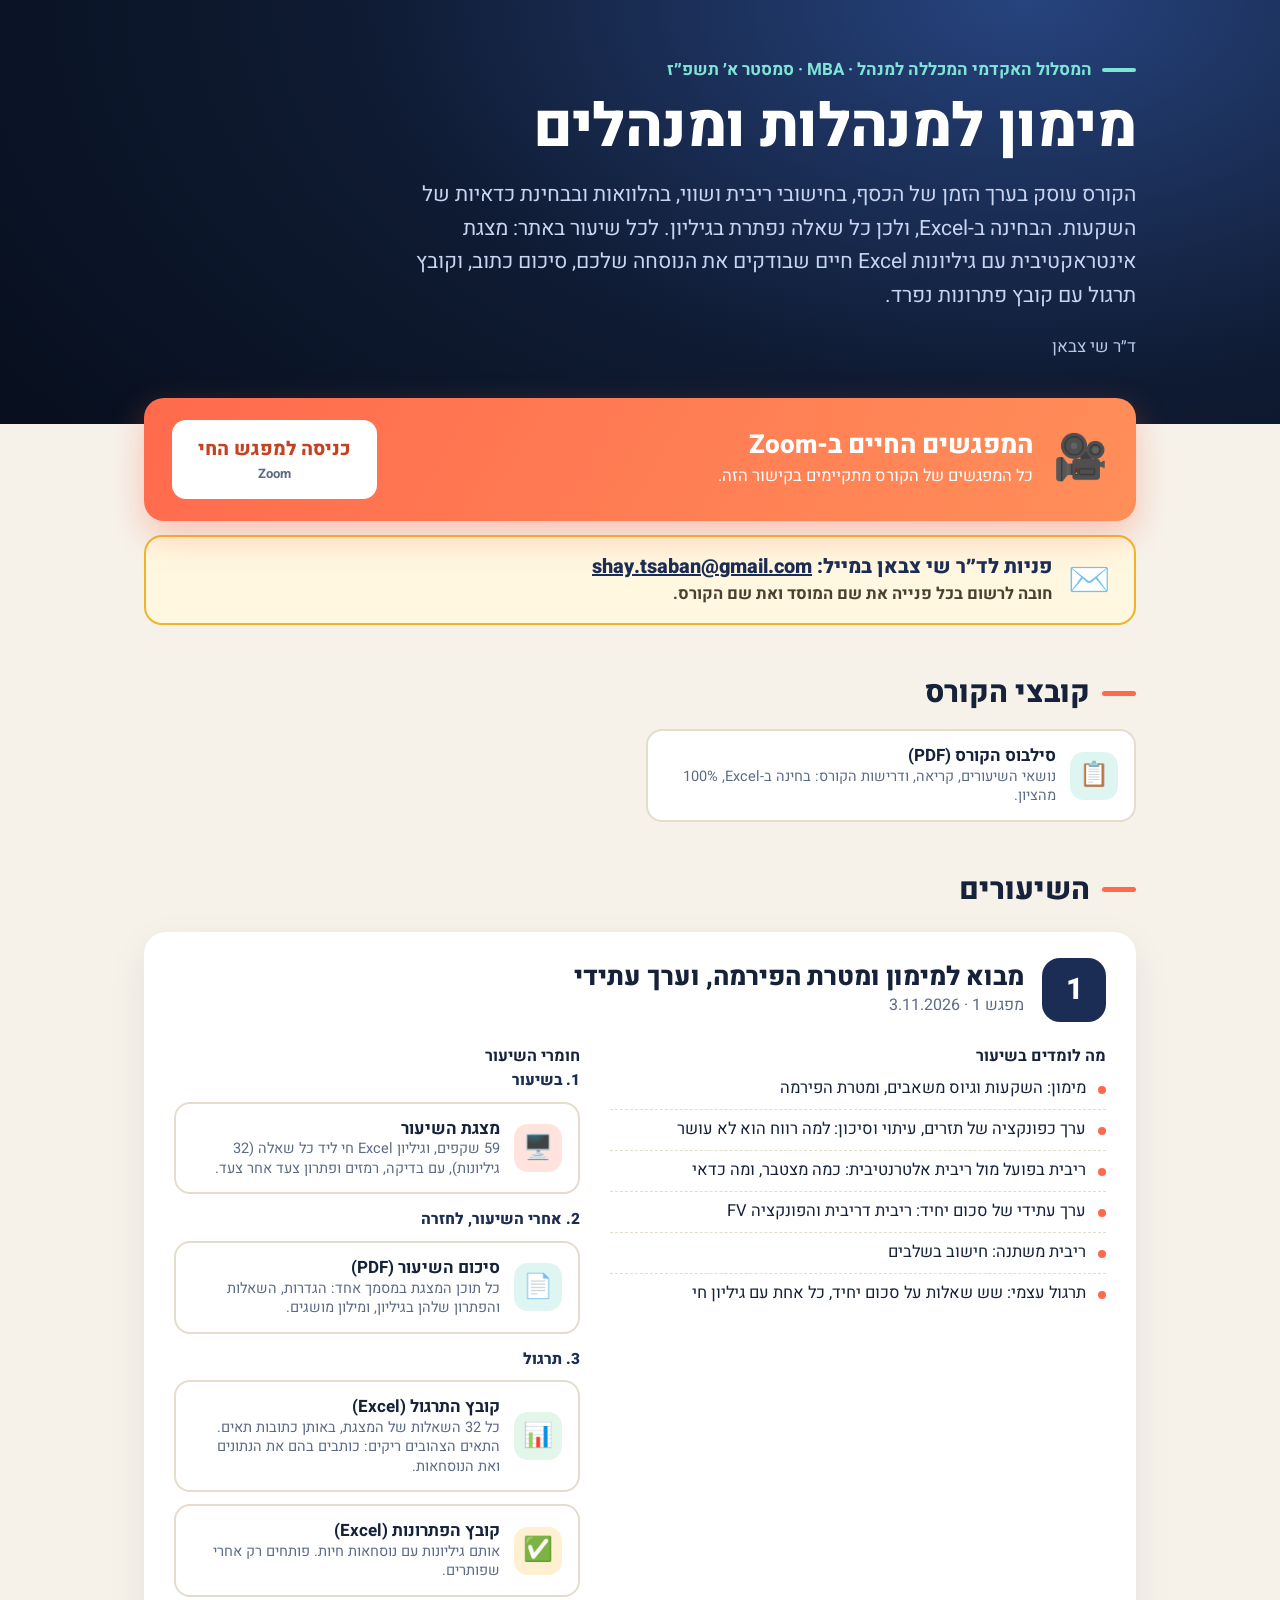
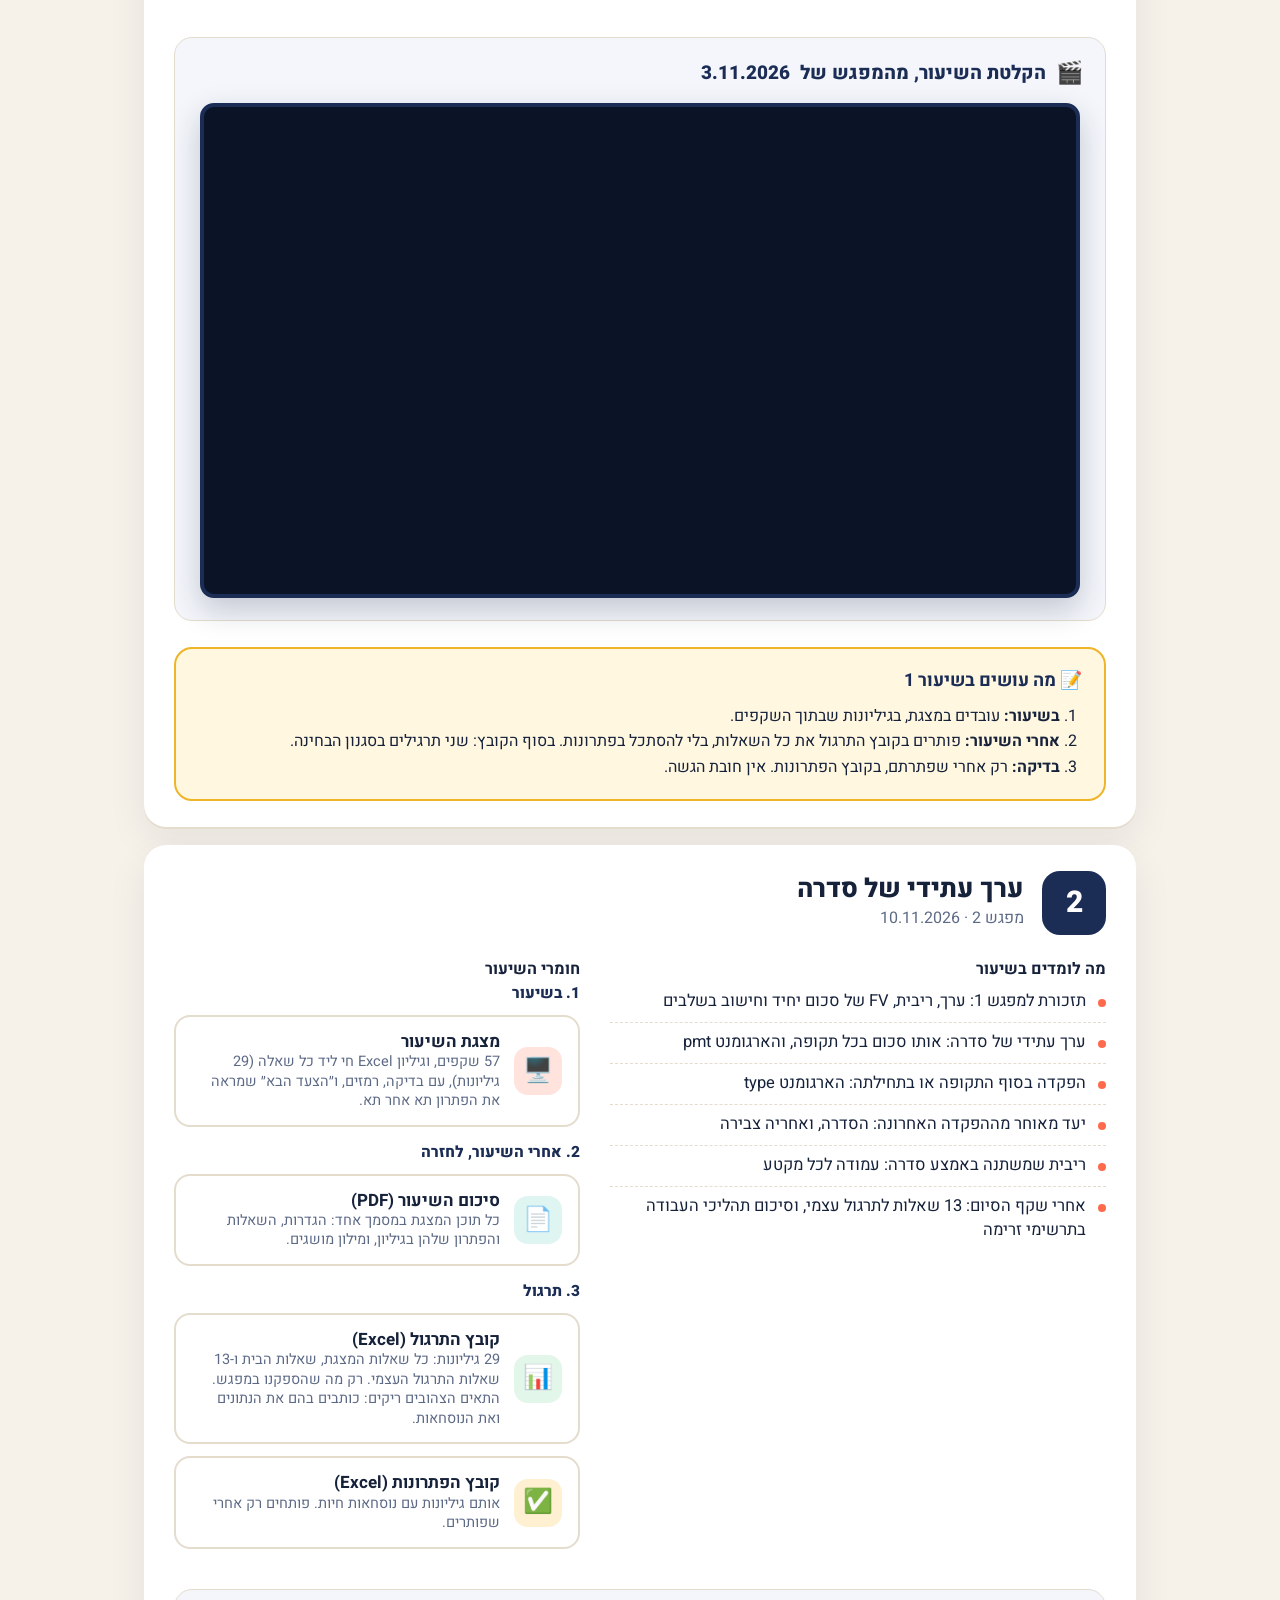
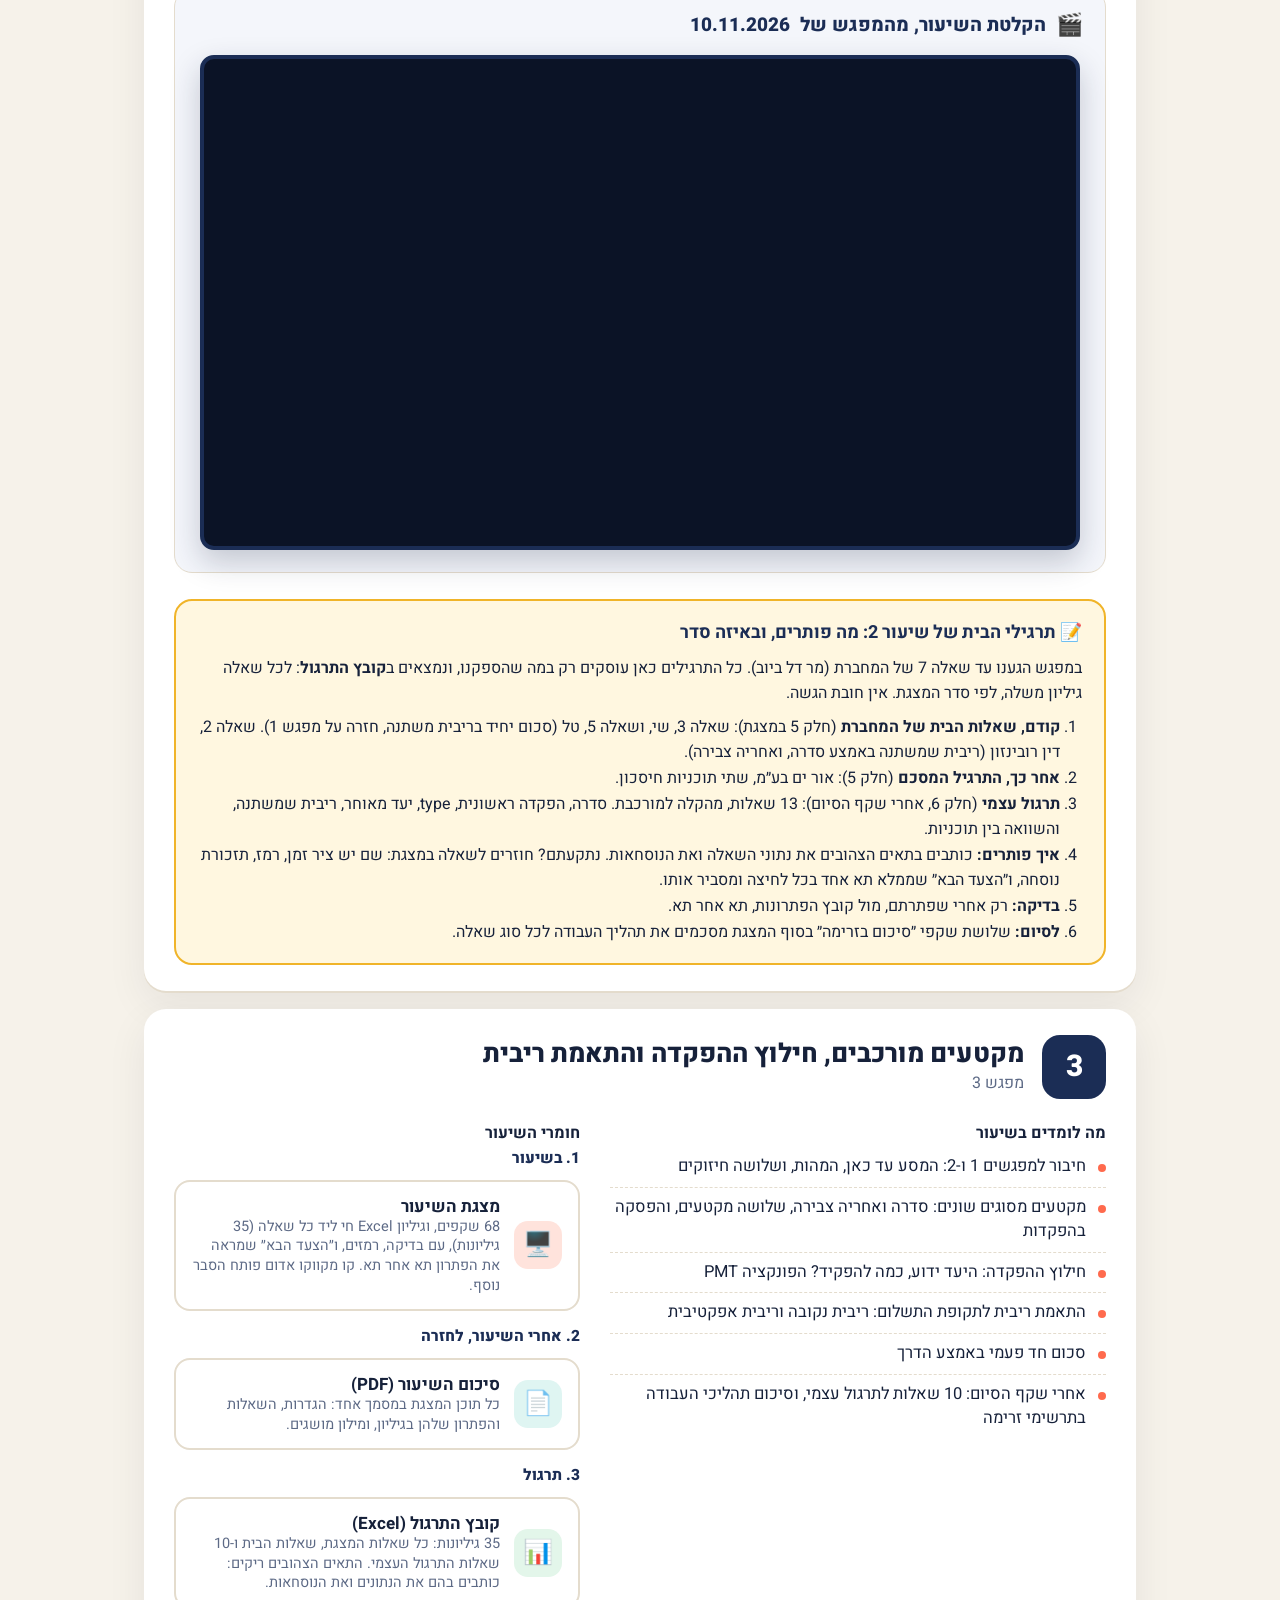
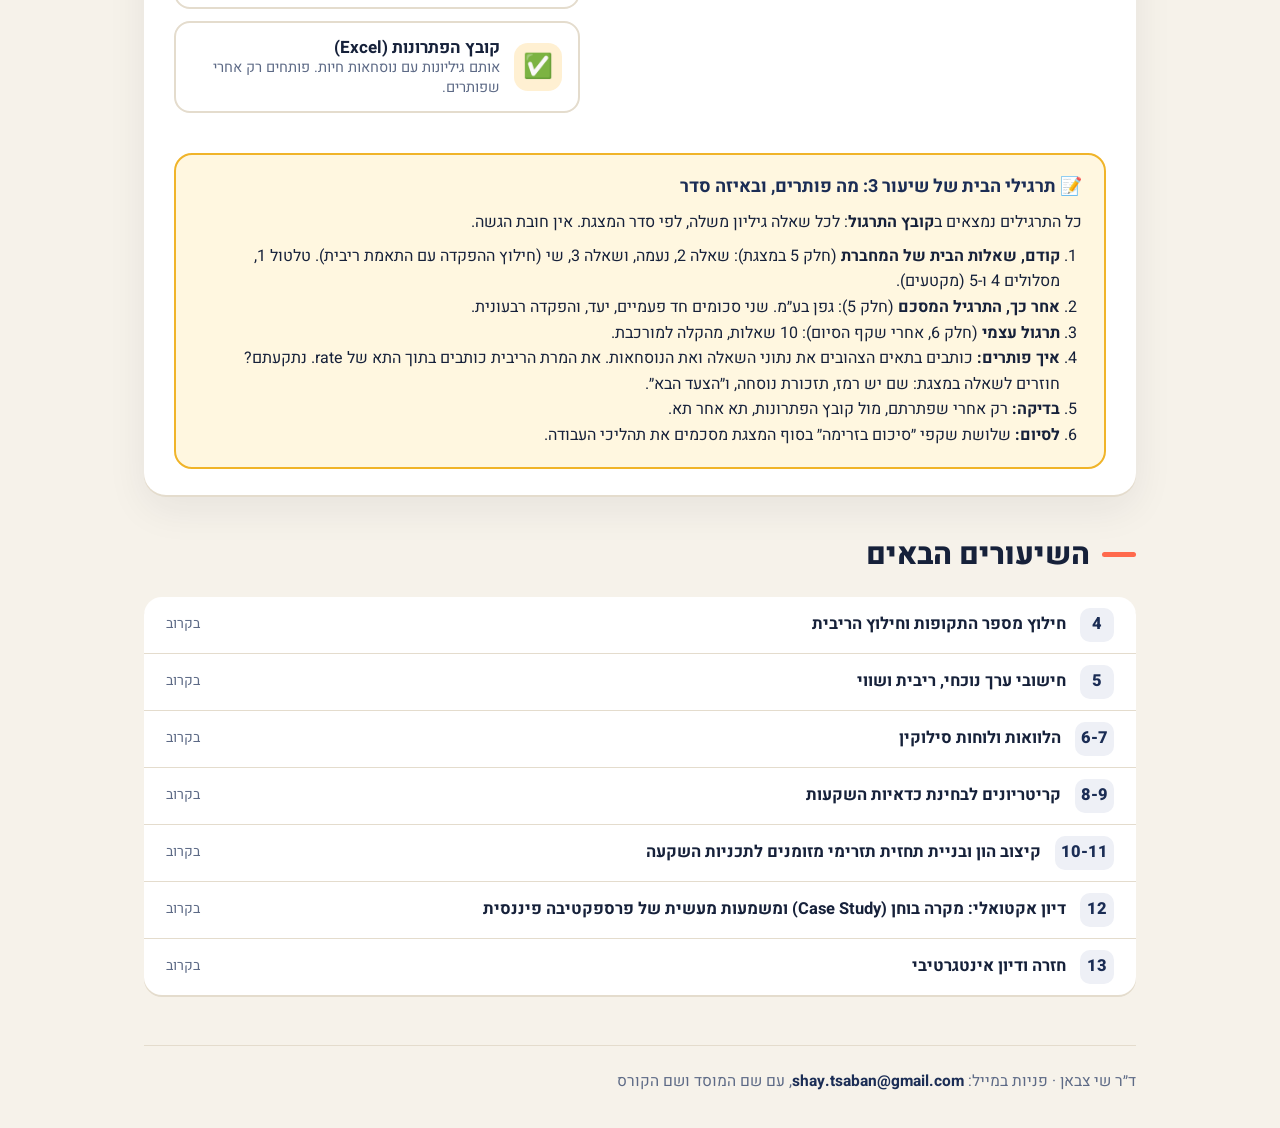
==== index.html @ 209da6be "Lesson 3: bridge from lessons 1-2, segments of different kinds, PMT, rate conversion Continues from " ====
<!doctype html>
<html lang="he" dir="rtl">
<head>
<meta charset="utf-8">
<meta name="viewport" content="width=device-width,initial-scale=1">
<title>מימון למנהלות ומנהלים | אתר הקורס</title>
<meta name="description" content="אתר הקורס מימון למנהלות ומנהלים, המסלול האקדמי המכללה למנהל, MBA: מצגות אינטראקטיביות עם גיליונות Excel חיים, סיכומים וקובצי תרגול.">
<link rel="stylesheet" href="assets/fonts.css">
<style>
:root{--ink:#16213a;--ink2:#2a3858;--mut:#5d6a86;--paper:#f6f2ea;--card:#fff;--line:#e4dccd;--coral:#ff6a4d;--navy:#0f1b33;--navy2:#1b2d55}
*{box-sizing:border-box;margin:0;padding:0}
html{-webkit-text-size-adjust:100%}
body{font-family:'Heebo','Segoe UI','Arial Hebrew',Arial,sans-serif;background:var(--paper);color:var(--ink);line-height:1.6;-webkit-font-smoothing:antialiased;overflow-wrap:break-word}
a{color:inherit;text-decoration:none}
.n{direction:ltr;unicode-bidi:isolate}
.wrap{max-width:1040px;margin:0 auto;padding:0 24px}
.hero{background:radial-gradient(1200px 700px at 80% 0%,#27447f 0%,var(--navy) 55%,#08101f 100%);color:#fff;padding:56px 0 64px}
.kick{font-size:17px;font-weight:700;color:#7fe3d6;display:flex;gap:10px;align-items:center}
.kick:before{content:"";flex:none;width:34px;height:4px;border-radius:4px;background:#7fe3d6}
h1{font-size:clamp(34px,6vw,60px);line-height:1.15;font-weight:800;letter-spacing:-.01em;margin-top:10px}
.lead{font-size:clamp(17px,2.4vw,21px);color:#c8d4f2;max-width:720px;margin-top:16px}
.meta{margin-top:20px;color:#b8c6e8;font-size:17px}
section.block{padding-top:44px}
h2.sec{font-size:30px;font-weight:800;display:flex;gap:12px;align-items:center}
h2.sec:before{content:"";flex:none;width:34px;height:5px;border-radius:5px;background:var(--coral)}
.lec{margin-top:18px;background:var(--card);border-radius:22px;box-shadow:0 2px 0 var(--line),0 14px 40px rgba(22,33,58,.07);overflow:hidden}
.lec-head{padding:26px 30px 8px;display:flex;gap:18px;align-items:center}
.lec-n{flex:none;width:64px;height:64px;border-radius:18px;background:var(--navy2);color:#fff;display:grid;place-items:center;font-size:30px;font-weight:800}
.lec-head h3{font-size:26px;line-height:1.25;font-weight:800}
.lec-head .sub{color:var(--mut);font-size:16px}
.soon{color:var(--mut);font-size:17px;line-height:1.5}
.draft{display:inline-block;background:#fff1c7;color:#8a5a00;border:1px solid #f0b429;border-radius:999px;font-size:13px;font-weight:800;padding:1px 10px;margin-right:6px;vertical-align:middle}
.soon+.links{margin-top:8px}
.lec-body{display:grid;grid-template-columns:1.1fr .9fr;gap:30px;padding:14px 30px 26px}
.lec-body h4,.learn{list-style:none}
.learn li{padding:8px 20px 8px 0;position:relative;border-bottom:1px dashed var(--line);font-size:16.5px;line-height:1.45}
.learn li:last-child{border:0}
.learn li:before{content:"";position:absolute;right:0;top:17px;width:8px;height:8px;border-radius:50%;background:var(--coral)}
.links{display:flex;flex-direction:column;gap:12px}
.lk{display:flex;gap:14px;align-items:center;border-radius:16px;padding:14px 16px;border:2px solid var(--line);background:#fff;transition:transform .15s,border-color .15s,box-shadow .15s}
.lk:hover{transform:translateY(-2px);border-color:var(--coral);box-shadow:0 8px 20px rgba(22,33,58,.1)}
.lk .e{flex:none;width:48px;height:48px;border-radius:14px;display:grid;place-items:center;font-size:24px}
.lk b{display:block;font-size:17px;line-height:1.25}
.lk .d{font-size:14.5px;color:var(--mut);line-height:1.35;display:block}
.lk.p .e{background:#ffe3dc}.lk.s .e{background:#dff5f2}
footer{margin-top:50px;padding:24px 0 34px;border-top:1px solid var(--line);color:var(--mut);font-size:15.5px}
footer a{color:var(--navy2);font-weight:700;direction:ltr;unicode-bidi:isolate;display:inline-block}
@media (max-width:760px){
 .wrap{padding:0 16px}
 .hero{padding:40px 0 44px}
 h2.sec{font-size:25px}
 .lec-head{padding:20px 18px 6px;gap:12px}
 .lec-n{width:50px;height:50px;font-size:24px;border-radius:14px}
 .lec-head h3{font-size:22px}
 .lec-body{grid-template-columns:minmax(0,1fr);gap:22px;padding:12px 18px 22px}
  }

.cgrid{display:grid;grid-template-columns:1fr 1fr;gap:12px;margin-top:12px}
.cnote{font-size:15px;color:var(--mut);margin-top:8px}
.grp{margin-bottom:14px}.grp h5{font-size:15.5px;font-weight:800;color:var(--navy2);margin:0 0 8px}
@media (max-width:760px){.cgrid{grid-template-columns:1fr}}
.contact{margin-top:14px;background:#fff7e0;border:2px solid #f0b429;border-radius:18px;padding:16px 24px;display:flex;gap:16px;align-items:center}
.contact .ic{font-size:34px;flex:none}
.contact h2{font-size:20px;font-weight:800;line-height:1.3;color:var(--navy2)}
.contact h2 a{direction:ltr;unicode-bidi:isolate;display:inline-block;text-decoration:underline;overflow-wrap:anywhere}
.contact p{font-size:16.5px;line-height:1.45;margin-top:3px;color:#4a4130}
@media (max-width:760px){.contact{padding:14px 16px}.contact .ic{display:none}.contact h2{font-size:18px}}
.live{margin-top:-26px;position:relative;z-index:2;background:linear-gradient(120deg,#ff6a4d,#ff8f5a);color:#fff;border-radius:20px;padding:22px 28px;display:flex;gap:20px;align-items:center;box-shadow:0 14px 34px rgba(255,106,77,.35)}
.live .ic{font-size:44px;flex:none}
.live h2{font-size:26px;font-weight:800;line-height:1.2}
.live p{font-size:16.5px;margin-top:4px;line-height:1.4}
.live p a{text-decoration:underline;font-weight:700}
.live .go{flex:none;margin-right:auto;background:#fff;color:#c4421f;font-weight:800;font-size:19px;padding:14px 26px;border-radius:14px;text-align:center;transition:transform .15s}
.live .go:hover{transform:translateY(-2px)}
.live .go small{display:block;font-weight:600;font-size:13px;color:#5d6a86}
@media (max-width:760px){.live{flex-direction:column;align-items:stretch;padding:20px 18px;margin-top:-18px}.live .ic{display:none}.live .go{margin-right:0}}
.solutions{margin-top:18px;background:#fff;border-radius:20px;padding:24px 28px;display:flex;gap:22px;align-items:flex-start;box-shadow:0 2px 0 var(--line),0 10px 30px rgba(22,33,58,.07);border-right:8px solid #6d4df2}
.solutions .ic{font-size:44px;flex:none}
.solutions h3{font-size:22px;font-weight:800;line-height:1.25}
.solutions .tag{display:inline-block;background:#ece8ff;color:#4f33c9;border-radius:99px;padding:2px 14px;font-weight:700;font-size:14px;margin-bottom:6px}
.solutions p{font-size:16px;color:var(--ink2);margin-top:6px}
.solutions .warn{margin-top:12px;background:#fff7e0;border-right:5px solid #f0b429;border-radius:10px;padding:10px 14px;font-size:15px;color:#4a4130}
.solutions .btn2{flex:none;margin-right:auto;align-self:center;background:#6d4df2;color:#fff;font-weight:800;font-size:17px;padding:12px 22px;border-radius:14px;text-align:center;transition:transform .15s}
.solutions .btn2:hover{transform:translateY(-2px)}
.solutions .btn2 small{display:block;font-weight:500;font-size:13px;opacity:.9}
.lk.x .e{background:#e3f6ea}.lk.r .e{background:#fff0d2}
.rec{margin:0 30px 26px;background:#f4f6fb;border:1px solid var(--line);border-radius:18px;padding:18px 22px 22px}
.rec h4{font-size:19px;font-weight:800;color:var(--navy2);margin:0 0 12px;display:flex;gap:10px;align-items:center}
.rec h4::before{content:"🎬";font-size:22px}
.recbox{position:relative;width:100%;max-width:880px;margin:0 auto;aspect-ratio:16/9;background:#0b1326;border-radius:14px;overflow:hidden;border:4px solid var(--navy2);box-shadow:0 12px 30px rgba(22,33,58,.22)}
.recbox iframe{position:absolute;inset:0;width:100%;height:100%;border:0;display:block}
@media (max-width:760px){.rec{margin:0 18px 22px;padding:14px 14px 16px}.rec h4{font-size:17px}.recbox{border-width:3px;border-radius:12px}}
.todo{margin:0 30px 26px;background:#fff7e0;border:2px solid #f0b429;border-radius:18px;padding:18px 22px}
.todo h4{font-size:18px;color:var(--navy2);margin-bottom:8px}
.todo ol{padding-inline-start:22px;font-size:16px;line-height:1.6}
.ups{list-style:none;margin-top:18px;background:var(--card);border-radius:18px;box-shadow:0 2px 0 var(--line);overflow:hidden}
.ups li{display:flex;gap:14px;align-items:center;padding:11px 22px;border-bottom:1px solid var(--line);font-size:16.5px;font-weight:600}
.ups li:last-child{border:0}
.ups .un{flex:none;min-width:34px;padding:0 6px;white-space:nowrap;height:34px;border-radius:10px;background:#eef0f6;color:var(--navy2);display:grid;place-items:center;font-weight:800}
.ups em{margin-right:auto;font-style:normal;color:var(--mut);font-size:14px;font-weight:500}
@media (max-width:760px){.solutions{flex-direction:column;padding:20px 18px}.solutions .btn2{margin-right:0;width:100%}.todo{margin:0 18px 22px;padding:14px 16px}.ups li{padding:10px 14px}}
</style>
</head>
<body>
<header class="hero"><div class="wrap">
<div class="kick"><span>המסלול האקדמי המכללה למנהל · MBA · סמסטר א׳ תשפ״ז</span></div>
<h1>מימון למנהלות ומנהלים</h1>
<p class="lead">הקורס עוסק בערך הזמן של הכסף, בחישובי ריבית ושווי, בהלוואות ובבחינת כדאיות של השקעות. הבחינה ב-Excel, ולכן כל שאלה נפתרת בגיליון. לכל שיעור באתר: מצגת אינטראקטיבית עם גיליונות Excel חיים שבודקים את הנוסחה שלכם, סיכום כתוב, וקובץ תרגול עם קובץ פתרונות נפרד.</p>
<p class="meta">ד״ר שי צבאן</p>
</div></header>
<main class="wrap">
<section class="live" id="live">
<div class="ic">🎥</div>
<div><h2>המפגשים החיים ב-Zoom</h2><p>כל המפגשים של הקורס מתקיימים בקישור הזה.</p></div>
<a class="go" href="https://hdq-colman-ac.zoom.us/j/3160447945" target="_blank" rel="noopener">כניסה למפגש החי<small>Zoom</small></a>
</section>
<section class="contact" id="contact">
<div class="ic">✉️</div>
<div><h2>פניות לד״ר שי צבאן במייל: <a href="mailto:shay.tsaban@gmail.com">shay.tsaban@gmail.com</a></h2>
<p><b>חובה לרשום בכל פנייה את שם המוסד ואת שם הקורס.</b></p></div>
</section>
<section class="block" id="course-files">
<h2 class="sec">קובצי הקורס</h2>
<div class="cgrid">
<a class="lk s" href="materials/syllabus.pdf" target="_blank" rel="noopener"><span class="e">📋</span><span><b>סילבוס הקורס (PDF)</b><span class="d">נושאי השיעורים, קריאה, ודרישות הקורס: בחינה ב-Excel, <span class="n">100%</span> מהציון.</span></span></a>
</div>
</section>
<section class="block">
<h2 class="sec">השיעורים</h2>
<article class="lec" id="lesson-1">
<div class="lec-head"><div class="lec-n">1</div><div><h3>מבוא למימון ומטרת הפירמה, וערך עתידי</h3><div class="sub">מפגש <span class="n">1</span> · <span class="n">3.11.2026</span></div></div></div>
<div class="lec-body">
<div><h4>מה לומדים בשיעור</h4><ul class="learn">
<li>מימון: השקעות וגיוס משאבים, ומטרת הפירמה</li>
<li>ערך כפונקציה של תזרים, עיתוי וסיכון: למה רווח הוא לא עושר</li>
<li>ריבית בפועל מול ריבית אלטרנטיבית: כמה מצטבר, ומה כדאי</li>
<li>ערך עתידי של סכום יחיד: ריבית דריבית והפונקציה FV</li>
<li>ריבית משתנה: חישוב בשלבים</li>
<li>תרגול עצמי: שש שאלות על סכום יחיד, כל אחת עם גיליון חי</li>
</ul></div>
<div><h4>חומרי השיעור</h4>
<div class="grp"><h5>1. בשיעור</h5><div class="links">
<a class="lk p" href="lectures/lecture-1/presentation.html"><span class="e">🖥️</span><span><b>מצגת השיעור</b><span class="d"><span class="n">59</span> שקפים, וגיליון Excel חי ליד כל שאלה (<span class="n">32</span> גיליונות), עם בדיקה, רמזים ופתרון צעד אחר צעד.</span></span></a>
</div></div>
<div class="grp"><h5>2. אחרי השיעור, לחזרה</h5><div class="links">
<a class="lk s" href="lectures/lecture-1/summary.pdf"><span class="e">📄</span><span><b>סיכום השיעור (PDF)</b><span class="d">כל תוכן המצגת במסמך אחד: הגדרות, השאלות והפתרון שלהן בגיליון, ומילון מושגים.</span></span></a>
</div></div>
<div class="grp"><h5>3. תרגול</h5><div class="links">
<a class="lk x" href="materials/practice-1.xlsx" download><span class="e">📊</span><span><b>קובץ התרגול (Excel)</b><span class="d">כל <span class="n">32</span> השאלות של המצגת, באותן כתובות תאים. התאים הצהובים ריקים: כותבים בהם את הנתונים ואת הנוסחאות.</span></span></a>
<a class="lk r" href="materials/practice-1-solutions.xlsx" download><span class="e">✅</span><span><b>קובץ הפתרונות (Excel)</b><span class="d">אותם גיליונות עם נוסחאות חיות. פותחים רק אחרי שפותרים.</span></span></a>
</div></div>
</div>
</div>
<div class="rec"><h4>הקלטת השיעור, מהמפגש של <span class="n">3.11.2026</span></h4>
<div class="recbox" id="rec-1">
<iframe src="https://www.youtube-nocookie.com/embed/HJ6kjmwDoTI" title="הקלטת שיעור 1" loading="lazy" allow="accelerometer; autoplay; clipboard-write; encrypted-media; gyroscope; picture-in-picture; web-share" referrerpolicy="strict-origin-when-cross-origin" allowfullscreen></iframe>
</div></div>
<div class="todo"><h4>📝 מה עושים בשיעור <span class="n">1</span></h4><ol>
<li><b>בשיעור:</b> עובדים במצגת, בגיליונות שבתוך השקפים.</li>
<li><b>אחרי השיעור:</b> פותרים בקובץ התרגול את כל השאלות, בלי להסתכל בפתרונות. בסוף הקובץ: שני תרגילים בסגנון הבחינה.</li>
<li><b>בדיקה:</b> רק אחרי שפתרתם, בקובץ הפתרונות. אין חובת הגשה.</li>
</ol></div>
</article>
<article class="lec" id="lesson-2">
<div class="lec-head"><div class="lec-n">2</div><div><h3>ערך עתידי של סדרה</h3><div class="sub">מפגש <span class="n">2</span> · <span class="n">10.11.2026</span></div></div></div>
<div class="lec-body">
<div><h4>מה לומדים בשיעור</h4><ul class="learn">
<li>תזכורת למפגש 1: ערך, ריבית, FV של סכום יחיד וחישוב בשלבים</li>
<li>ערך עתידי של סדרה: אותו סכום בכל תקופה, והארגומנט pmt</li>
<li>הפקדה בסוף התקופה או בתחילתה: הארגומנט type</li>
<li>יעד מאוחר מההפקדה האחרונה: הסדרה, ואחריה צבירה</li>
<li>ריבית שמשתנה באמצע סדרה: עמודה לכל מקטע</li>
<li>אחרי שקף הסיום: <span class="n">13</span> שאלות לתרגול עצמי, וסיכום תהליכי העבודה בתרשימי זרימה</li>
</ul></div>
<div><h4>חומרי השיעור</h4>
<div class="grp"><h5>1. בשיעור</h5><div class="links">
<a class="lk p" href="lectures/lecture-2/presentation.html"><span class="e">🖥️</span><span><b>מצגת השיעור</b><span class="d"><span class="n">57</span> שקפים, וגיליון Excel חי ליד כל שאלה (<span class="n">29</span> גיליונות), עם בדיקה, רמזים, ו״הצעד הבא״ שמראה את הפתרון תא אחר תא.</span></span></a>
</div></div>
<div class="grp"><h5>2. אחרי השיעור, לחזרה</h5><div class="links">
<a class="lk s" href="lectures/lecture-2/summary.pdf"><span class="e">📄</span><span><b>סיכום השיעור (PDF)</b><span class="d">כל תוכן המצגת במסמך אחד: הגדרות, השאלות והפתרון שלהן בגיליון, ומילון מושגים.</span></span></a>
</div></div>
<div class="grp"><h5>3. תרגול</h5><div class="links">
<a class="lk x" href="materials/practice-2.xlsx" download><span class="e">📊</span><span><b>קובץ התרגול (Excel)</b><span class="d"><span class="n">29</span> גיליונות: כל שאלות המצגת, שאלות הבית ו-<span class="n">13</span> שאלות התרגול העצמי. רק מה שהספקנו במפגש. התאים הצהובים ריקים: כותבים בהם את הנתונים ואת הנוסחאות.</span></span></a>
<a class="lk r" href="materials/practice-2-solutions.xlsx" download><span class="e">✅</span><span><b>קובץ הפתרונות (Excel)</b><span class="d">אותם גיליונות עם נוסחאות חיות. פותחים רק אחרי שפותרים.</span></span></a>
</div></div>
</div>
</div>
<div class="rec"><h4>הקלטת השיעור, מהמפגש של <span class="n">10.11.2026</span></h4>
<div class="recbox" id="rec-2">
<iframe src="https://www.youtube-nocookie.com/embed/0VpZ6A8-keg" title="הקלטת שיעור 2" loading="lazy" allow="accelerometer; autoplay; clipboard-write; encrypted-media; gyroscope; picture-in-picture; web-share" referrerpolicy="strict-origin-when-cross-origin" allowfullscreen></iframe>
</div></div>
<div class="todo"><h4>📝 תרגילי הבית של שיעור <span class="n">2</span>: מה פותרים, ובאיזה סדר</h4>
<p style="font-size:16px;margin:0 0 8px">במפגש הגענו עד שאלה <span class="n">7</span> של המחברת (מר דל ביוב). כל התרגילים כאן עוסקים רק במה שהספקנו, ונמצאים ב<b>קובץ התרגול</b>: לכל שאלה גיליון משלה, לפי סדר המצגת. אין חובת הגשה.</p>
<ol>
<li><b>קודם, שאלות הבית של המחברת</b> (חלק <span class="n">5</span> במצגת): שאלה <span class="n">3</span>, שי, ושאלה <span class="n">5</span>, טל (סכום יחיד בריבית משתנה, חזרה על מפגש <span class="n">1</span>). שאלה <span class="n">2</span>, דין רובינזון (ריבית שמשתנה באמצע סדרה, ואחריה צבירה).</li>
<li><b>אחר כך, התרגיל המסכם</b> (חלק <span class="n">5</span>): אור ים בע״מ, שתי תוכניות חיסכון.</li>
<li><b>תרגול עצמי</b> (חלק <span class="n">6</span>, אחרי שקף הסיום): <span class="n">13</span> שאלות, מהקלה למורכבת. סדרה, הפקדה ראשונית, type, יעד מאוחר, ריבית שמשתנה, והשוואה בין תוכניות.</li>
<li><b>איך פותרים:</b> כותבים בתאים הצהובים את נתוני השאלה ואת הנוסחאות. נתקעתם? חוזרים לשאלה במצגת: שם יש ציר זמן, רמז, תזכורת נוסחה, ו״הצעד הבא״ שממלא תא אחד בכל לחיצה ומסביר אותו.</li>
<li><b>בדיקה:</b> רק אחרי שפתרתם, מול קובץ הפתרונות, תא אחר תא.</li>
<li><b>לסיום:</b> שלושת שקפי ״סיכום בזרימה״ בסוף המצגת מסכמים את תהליך העבודה לכל סוג שאלה.</li>
</ol></div>
</article>
<article class="lec" id="lesson-3">
<div class="lec-head"><div class="lec-n">3</div><div><h3>מקטעים מורכבים, חילוץ ההפקדה והתאמת ריבית</h3><div class="sub">מפגש <span class="n">3</span></div></div></div>
<div class="lec-body">
<div><h4>מה לומדים בשיעור</h4><ul class="learn">
<li>חיבור למפגשים <span class="n">1</span> ו-<span class="n">2</span>: המסע עד כאן, המהות, ושלושה חיזוקים</li>
<li>מקטעים מסוגים שונים: סדרה ואחריה צבירה, שלושה מקטעים, והפסקה בהפקדות</li>
<li>חילוץ ההפקדה: היעד ידוע, כמה להפקיד? הפונקציה PMT</li>
<li>התאמת ריבית לתקופת התשלום: ריבית נקובה וריבית אפקטיבית</li>
<li>סכום חד פעמי באמצע הדרך</li>
<li>אחרי שקף הסיום: <span class="n">10</span> שאלות לתרגול עצמי, וסיכום תהליכי העבודה בתרשימי זרימה</li>
</ul></div>
<div><h4>חומרי השיעור</h4>
<div class="grp"><h5>1. בשיעור</h5><div class="links">
<a class="lk p" href="lectures/lecture-3/presentation.html"><span class="e">🖥️</span><span><b>מצגת השיעור</b><span class="d"><span class="n">68</span> שקפים, וגיליון Excel חי ליד כל שאלה (<span class="n">35</span> גיליונות), עם בדיקה, רמזים, ו״הצעד הבא״ שמראה את הפתרון תא אחר תא. קו מקווקו אדום פותח הסבר נוסף.</span></span></a>
</div></div>
<div class="grp"><h5>2. אחרי השיעור, לחזרה</h5><div class="links">
<a class="lk s" href="lectures/lecture-3/summary.pdf"><span class="e">📄</span><span><b>סיכום השיעור (PDF)</b><span class="d">כל תוכן המצגת במסמך אחד: הגדרות, השאלות והפתרון שלהן בגיליון, ומילון מושגים.</span></span></a>
</div></div>
<div class="grp"><h5>3. תרגול</h5><div class="links">
<a class="lk x" href="materials/practice-3.xlsx" download><span class="e">📊</span><span><b>קובץ התרגול (Excel)</b><span class="d"><span class="n">35</span> גיליונות: כל שאלות המצגת, שאלות הבית ו-<span class="n">10</span> שאלות התרגול העצמי. התאים הצהובים ריקים: כותבים בהם את הנתונים ואת הנוסחאות.</span></span></a>
<a class="lk r" href="materials/practice-3-solutions.xlsx" download><span class="e">✅</span><span><b>קובץ הפתרונות (Excel)</b><span class="d">אותם גיליונות עם נוסחאות חיות. פותחים רק אחרי שפותרים.</span></span></a>
</div></div>
</div>
</div>
<div class="todo"><h4>📝 תרגילי הבית של שיעור <span class="n">3</span>: מה פותרים, ובאיזה סדר</h4>
<p style="font-size:16px;margin:0 0 8px">כל התרגילים נמצאים ב<b>קובץ התרגול</b>: לכל שאלה גיליון משלה, לפי סדר המצגת. אין חובת הגשה.</p>
<ol>
<li><b>קודם, שאלות הבית של המחברת</b> (חלק <span class="n">5</span> במצגת): שאלה <span class="n">2</span>, נעמה, ושאלה <span class="n">3</span>, שי (חילוץ ההפקדה עם התאמת ריבית). טלטול <span class="n">1</span>, מסלולים <span class="n">4</span> ו-<span class="n">5</span> (מקטעים).</li>
<li><b>אחר כך, התרגיל המסכם</b> (חלק <span class="n">5</span>): גפן בע״מ. שני סכומים חד פעמיים, יעד, והפקדה רבעונית.</li>
<li><b>תרגול עצמי</b> (חלק <span class="n">6</span>, אחרי שקף הסיום): <span class="n">10</span> שאלות, מהקלה למורכבת.</li>
<li><b>איך פותרים:</b> כותבים בתאים הצהובים את נתוני השאלה ואת הנוסחאות. את המרת הריבית כותבים בתוך התא של rate. נתקעתם? חוזרים לשאלה במצגת: שם יש רמז, תזכורת נוסחה, ו״הצעד הבא״.</li>
<li><b>בדיקה:</b> רק אחרי שפתרתם, מול קובץ הפתרונות, תא אחר תא.</li>
<li><b>לסיום:</b> שלושת שקפי ״סיכום בזרימה״ בסוף המצגת מסכמים את תהליכי העבודה.</li>
</ol></div>
</article>
<h2 class="sec" style="margin-top:36px">השיעורים הבאים</h2>
<ul class="ups"><li><span class="un"><span class="n">4</span></span><span>חילוץ מספר התקופות וחילוץ הריבית</span><em>בקרוב</em></li><li><span class="un"><span class="n">5</span></span><span>חישובי ערך נוכחי, ריבית ושווי</span><em>בקרוב</em></li><li><span class="un"><span class="n">6-7</span></span><span>הלוואות ולוחות סילוקין</span><em>בקרוב</em></li><li><span class="un"><span class="n">8-9</span></span><span>קריטריונים לבחינת כדאיות השקעות</span><em>בקרוב</em></li><li><span class="un"><span class="n">10-11</span></span><span>קיצוב הון ובניית תחזית תזרימי מזומנים לתכניות השקעה</span><em>בקרוב</em></li><li><span class="un"><span class="n">12</span></span><span>דיון אקטואלי: מקרה בוחן (Case Study) ומשמעות מעשית של פרספקטיבה פיננסית</span><em>בקרוב</em></li><li><span class="un"><span class="n">13</span></span><span>חזרה ודיון אינטגרטיבי</span><em>בקרוב</em></li></ul>
</section>
<footer>ד״ר שי צבאן · פניות במייל: <a href="mailto:shay.tsaban@gmail.com">shay.tsaban@gmail.com</a>, עם שם המוסד ושם הקורס</footer>
</main>
</body>
</html>
---- assets/fonts.css ----
@font-face{font-family:'Heebo';font-weight:400;font-style:normal;src:url([data-uri]) format('woff2');unicode-range:U+0590-05FF,U+200C-2010,U+20AA,U+25CC,U+FB1D-FB4F}
@font-face{font-family:'Heebo';font-weight:700;font-style:normal;src:url([data-uri]) format('woff2');unicode-range:U+0590-05FF,U+200C-2010,U+20AA,U+25CC,U+FB1D-FB4F}
@font-face{font-family:'Heebo';font-weight:800;font-style:normal;src:url([data-uri]) format('woff2');unicode-range:U+0590-05FF,U+200C-2010,U+20AA,U+25CC,U+FB1D-FB4F}
@font-face{font-family:'Heebo';font-weight:400;font-style:normal;src:url([data-uri]) format('woff2');unicode-range:U+0000-00FF,U+0131,U+0152-0153,U+02BB-02BC,U+02C6,U+02DA,U+02DC,U+2000-206F,U+2074,U+20AC,U+2122,U+2191,U+2193,U+2212,U+2215,U+FEFF,U+FFFD}
@font-face{font-family:'Heebo';font-weight:700;font-style:normal;src:url([data-uri]) format('woff2');unicode-range:U+0000-00FF,U+0131,U+0152-0153,U+02BB-02BC,U+02C6,U+02DA,U+02DC,U+2000-206F,U+2074,U+20AC,U+2122,U+2191,U+2193,U+2212,U+2215,U+FEFF,U+FFFD}
@font-face{font-family:'Heebo';font-weight:800;font-style:normal;src:url([data-uri]) format('woff2');unicode-range:U+0000-00FF,U+0131,U+0152-0153,U+02BB-02BC,U+02C6,U+02DA,U+02DC,U+2000-206F,U+2074,U+20AC,U+2122,U+2191,U+2193,U+2212,U+2215,U+FEFF,U+FFFD}
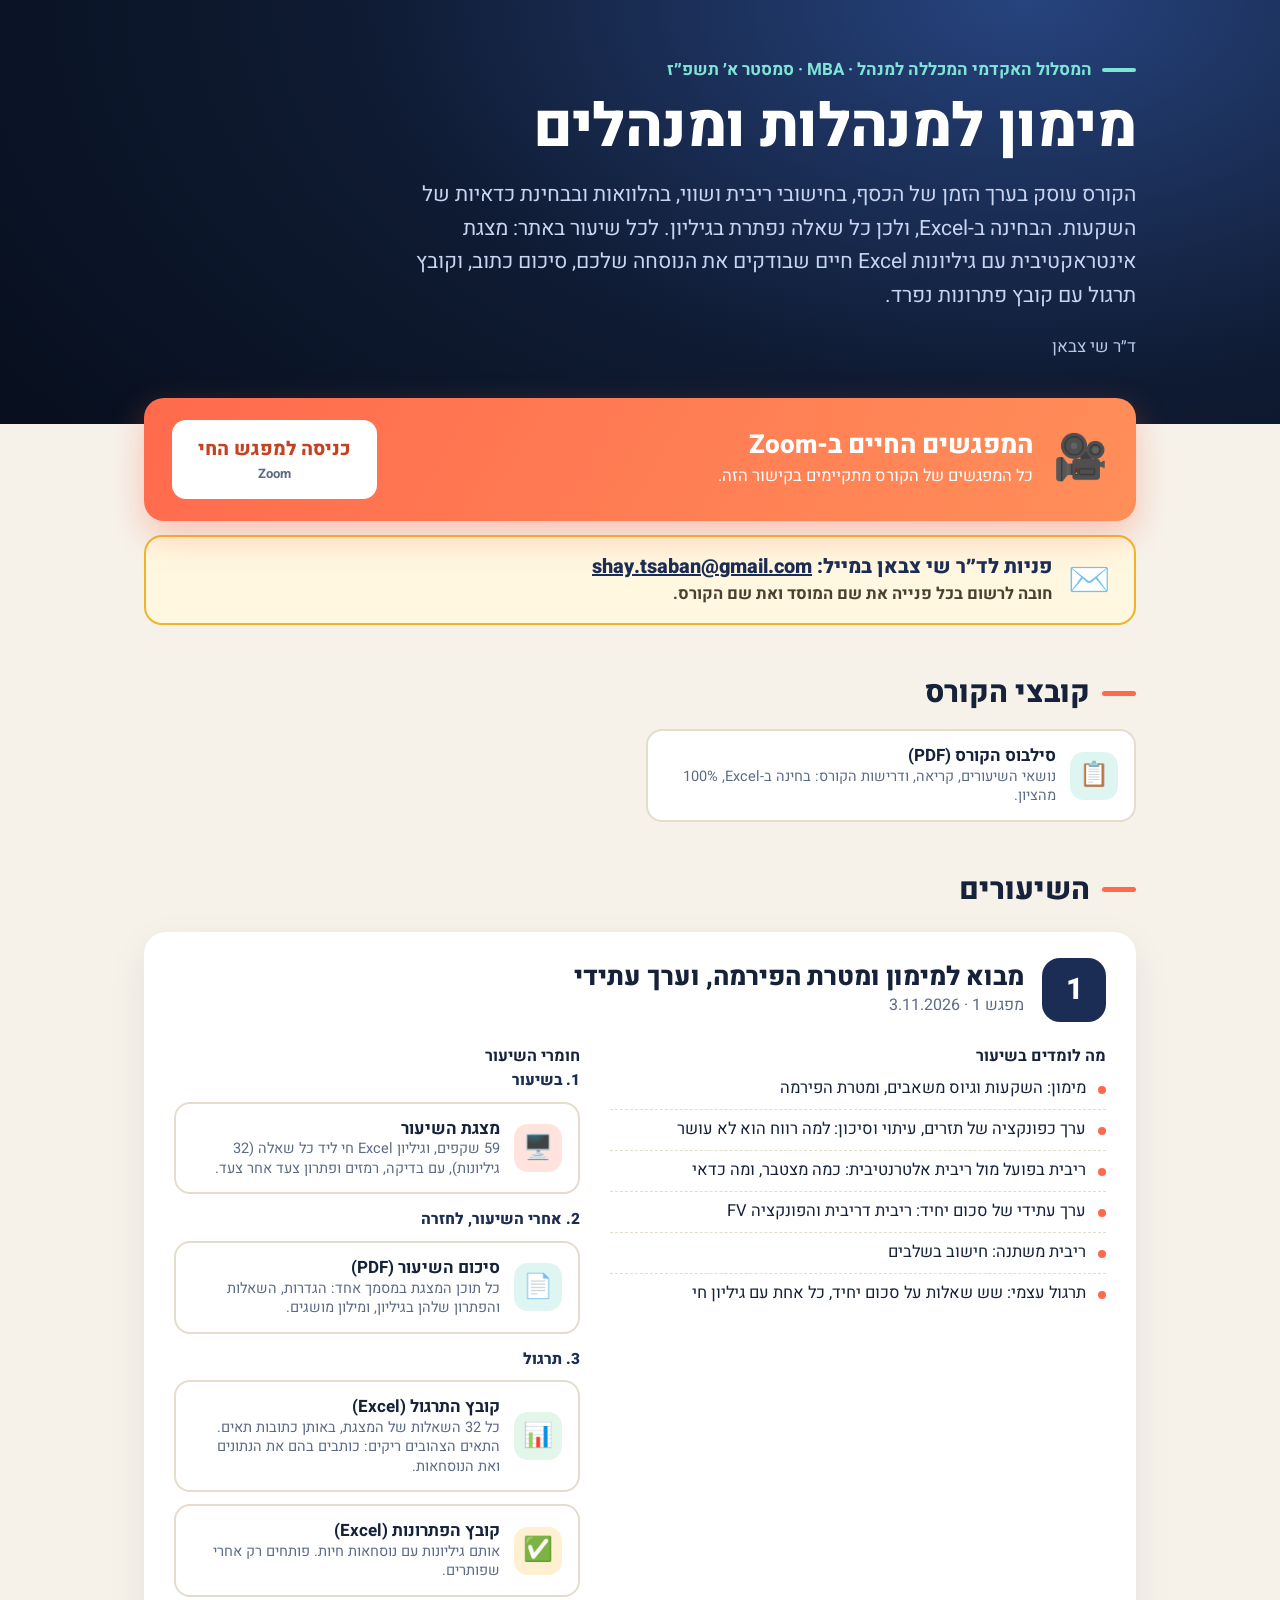
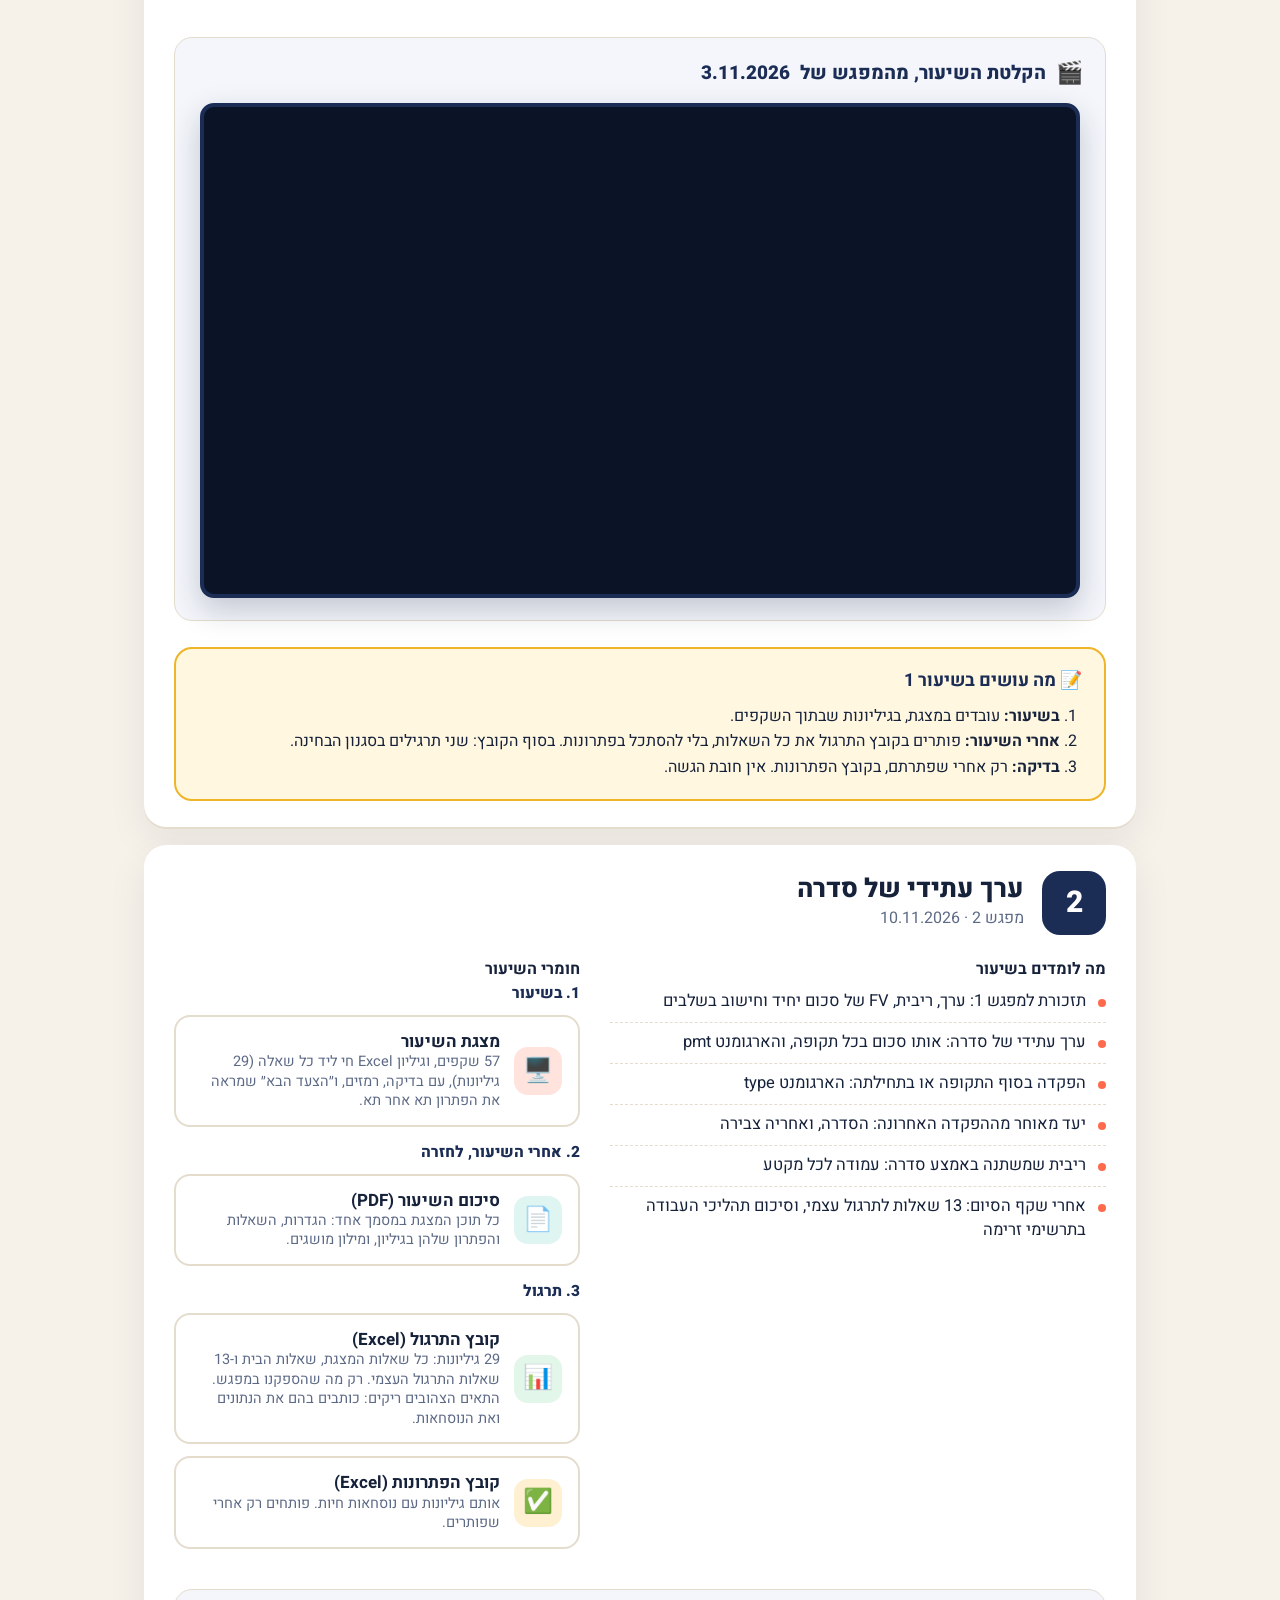
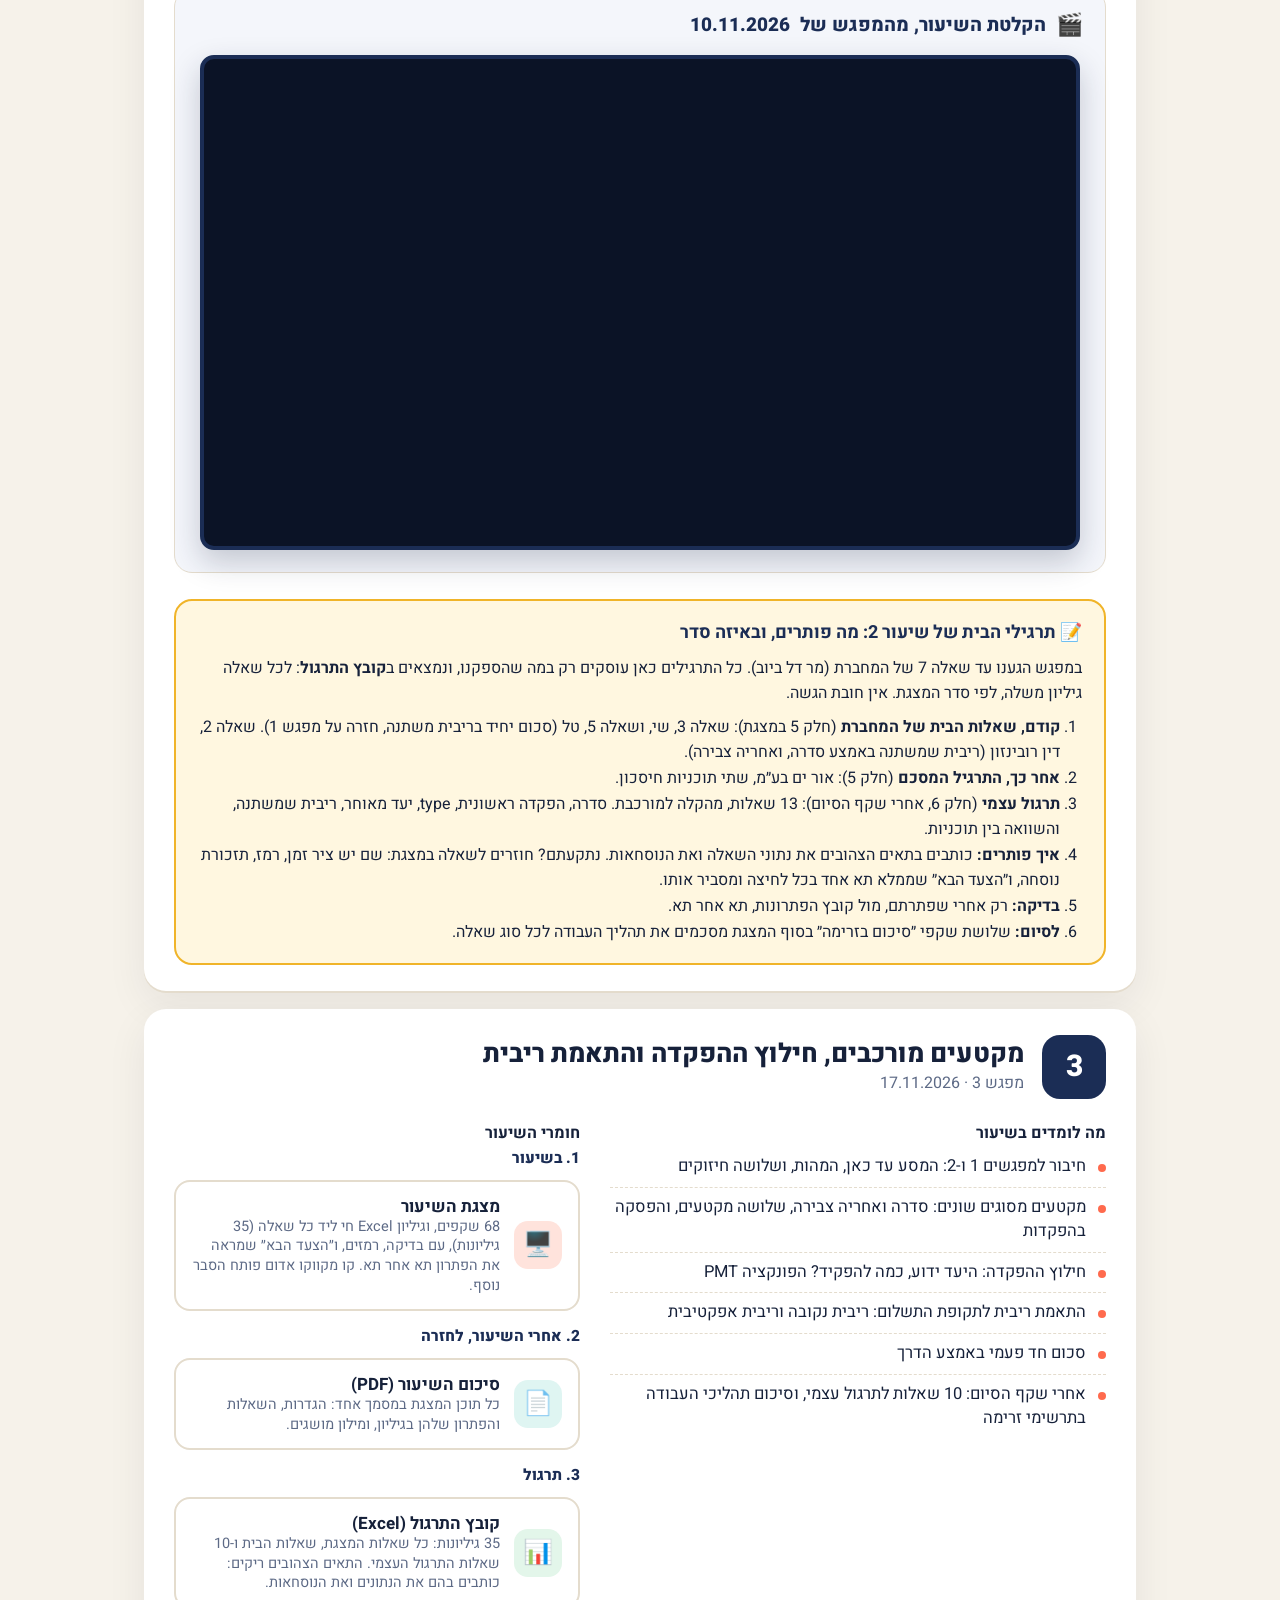
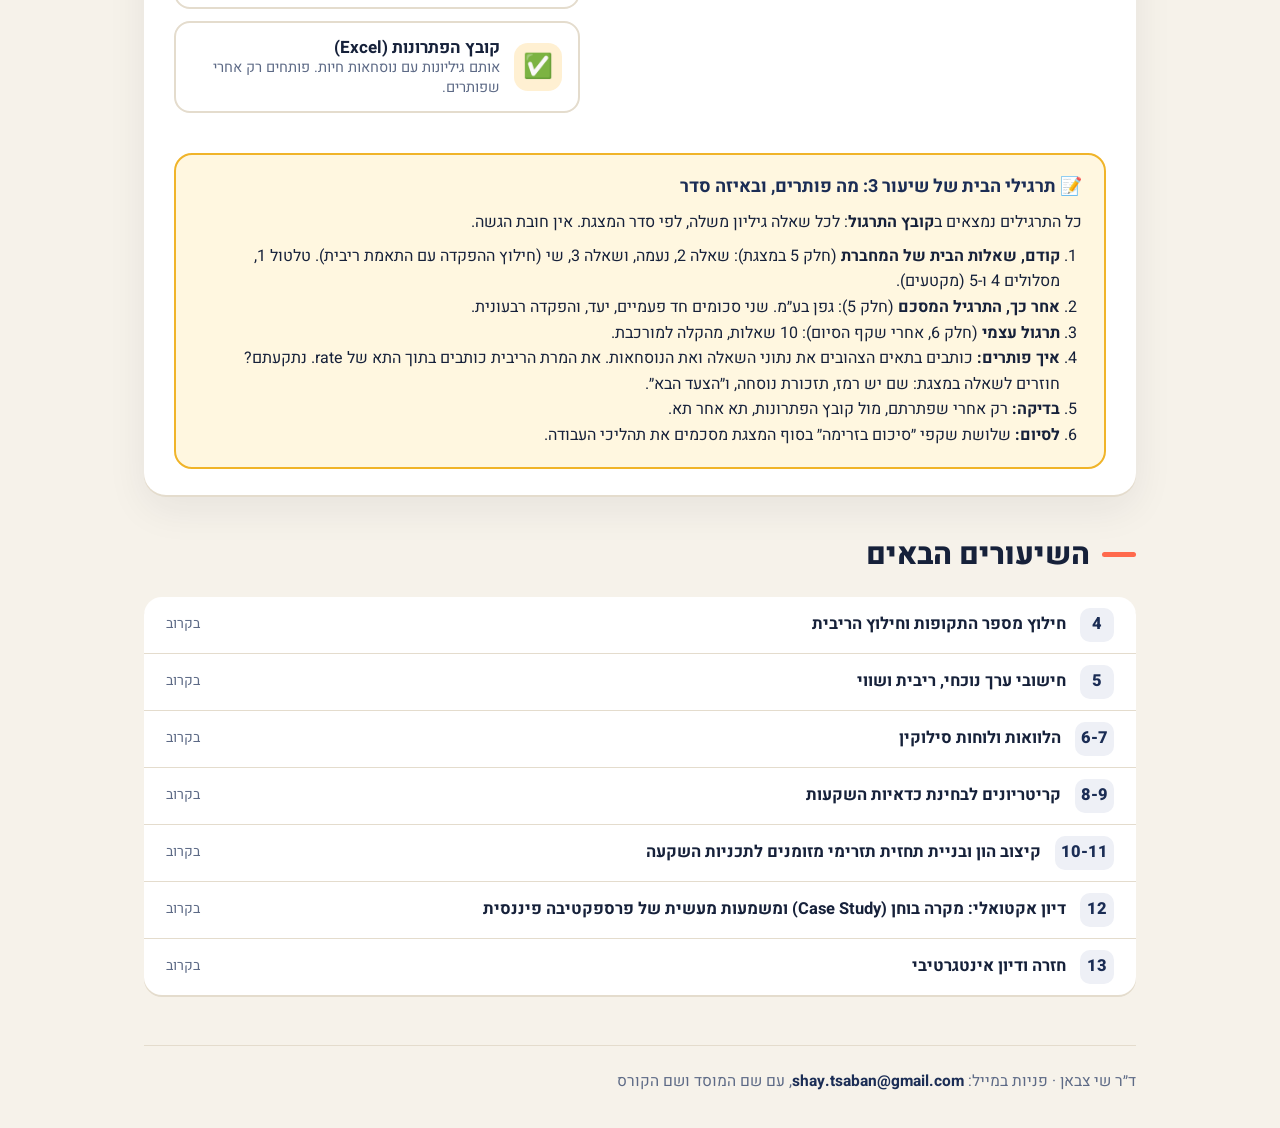
==== commit 5bd945b1: "Hub: date the lesson 3 card (17.11.2026) Co-Authored-By: Claude Fable 5.2 <noreply@anthropic.com>" ====
--- a/index.html
+++ b/index.html
@@ -201,7 +201,7 @@
 </ol></div>
 </article>
 <article class="lec" id="lesson-3">
-<div class="lec-head"><div class="lec-n">3</div><div><h3>מקטעים מורכבים, חילוץ ההפקדה והתאמת ריבית</h3><div class="sub">מפגש <span class="n">3</span></div></div></div>
+<div class="lec-head"><div class="lec-n">3</div><div><h3>מקטעים מורכבים, חילוץ ההפקדה והתאמת ריבית</h3><div class="sub">מפגש <span class="n">3</span> · <span class="n">17.11.2026</span></div></div></div>
 <div class="lec-body">
 <div><h4>מה לומדים בשיעור</h4><ul class="learn">
 <li>חיבור למפגשים <span class="n">1</span> ו-<span class="n">2</span>: המסע עד כאן, המהות, ושלושה חיזוקים</li>
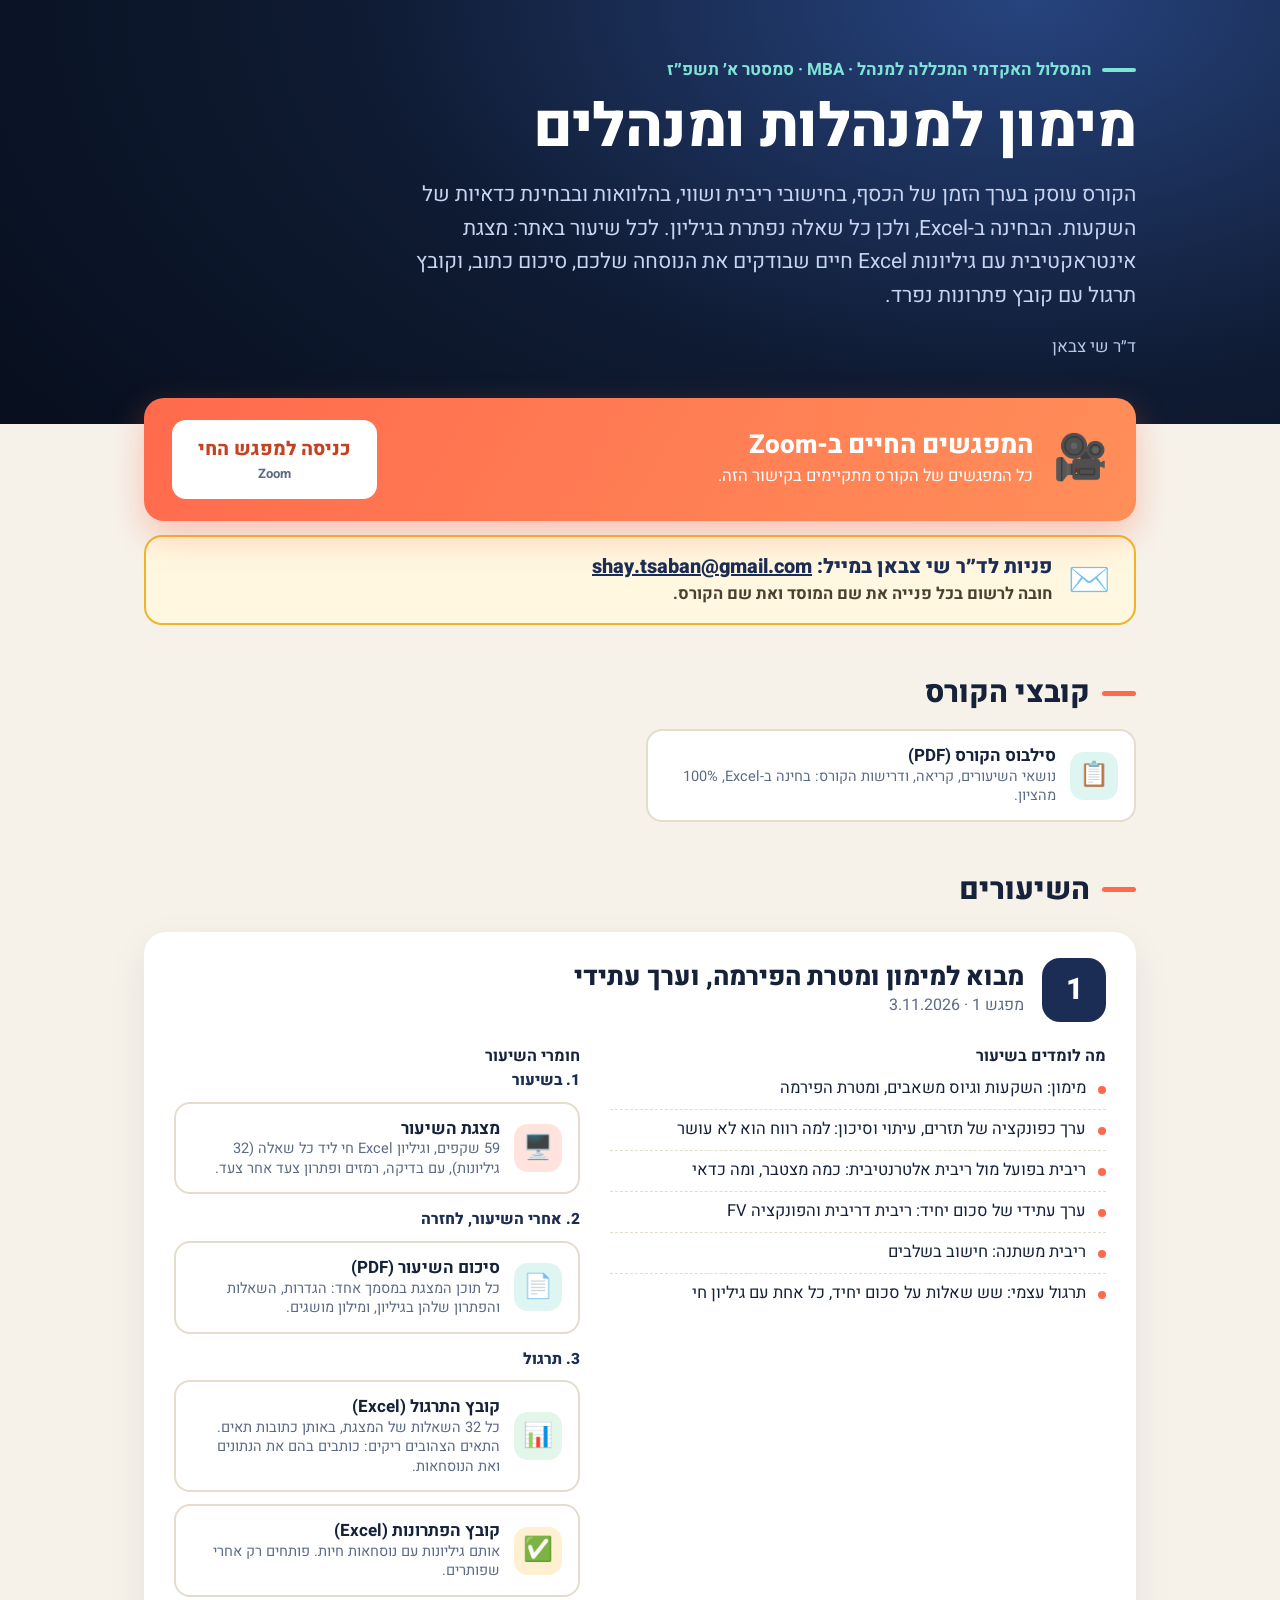
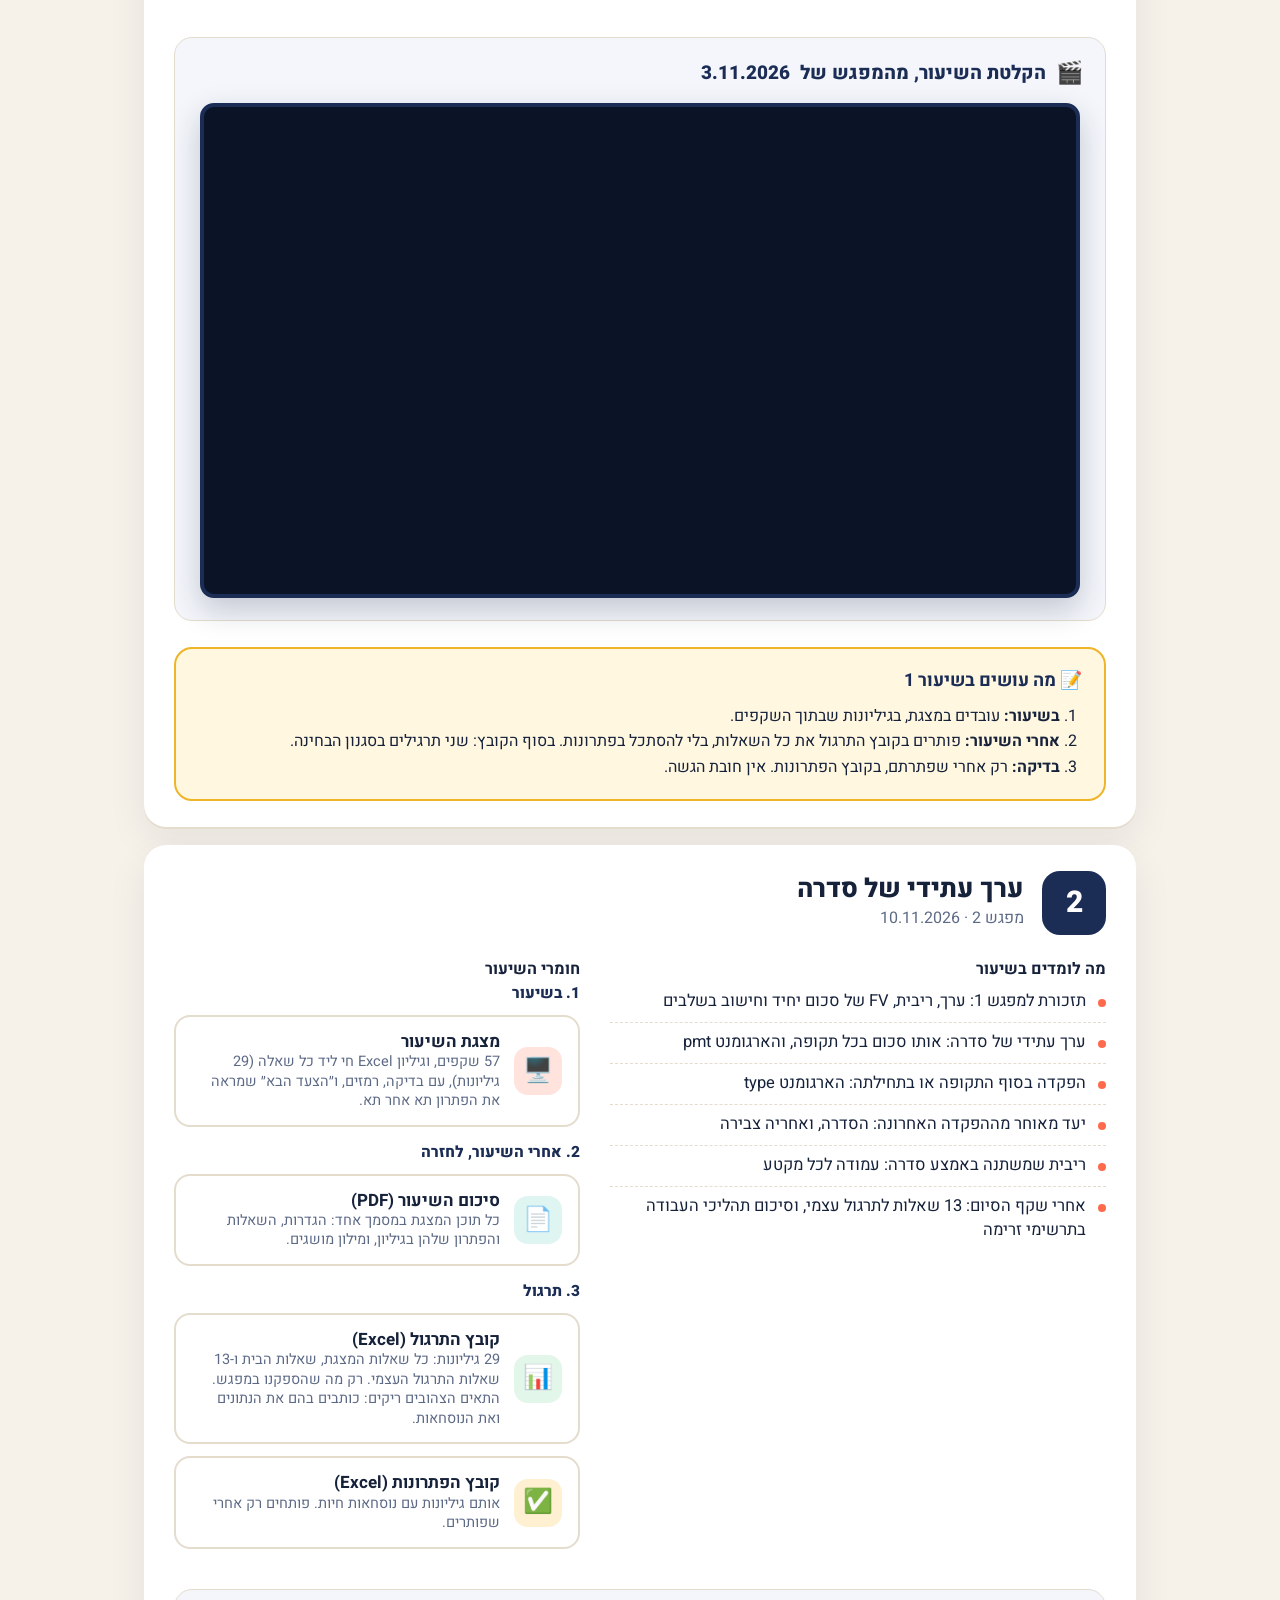
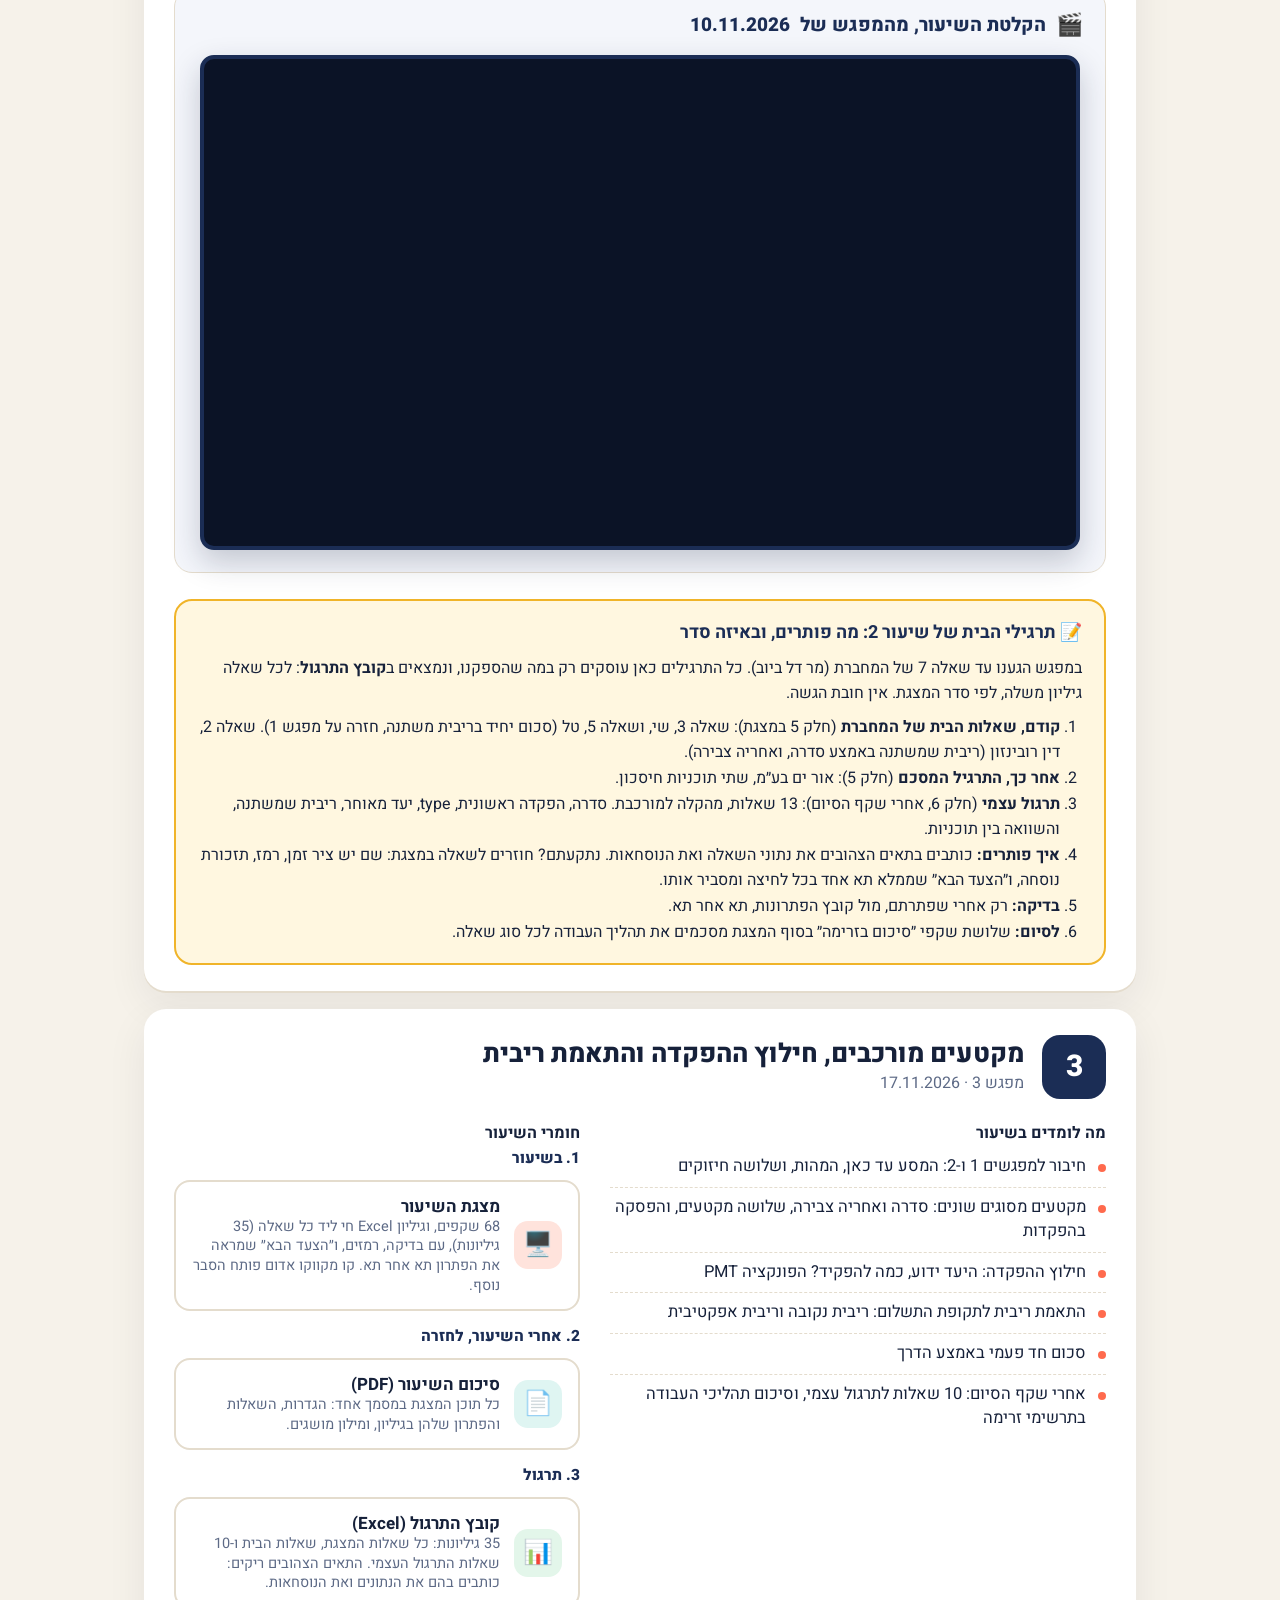
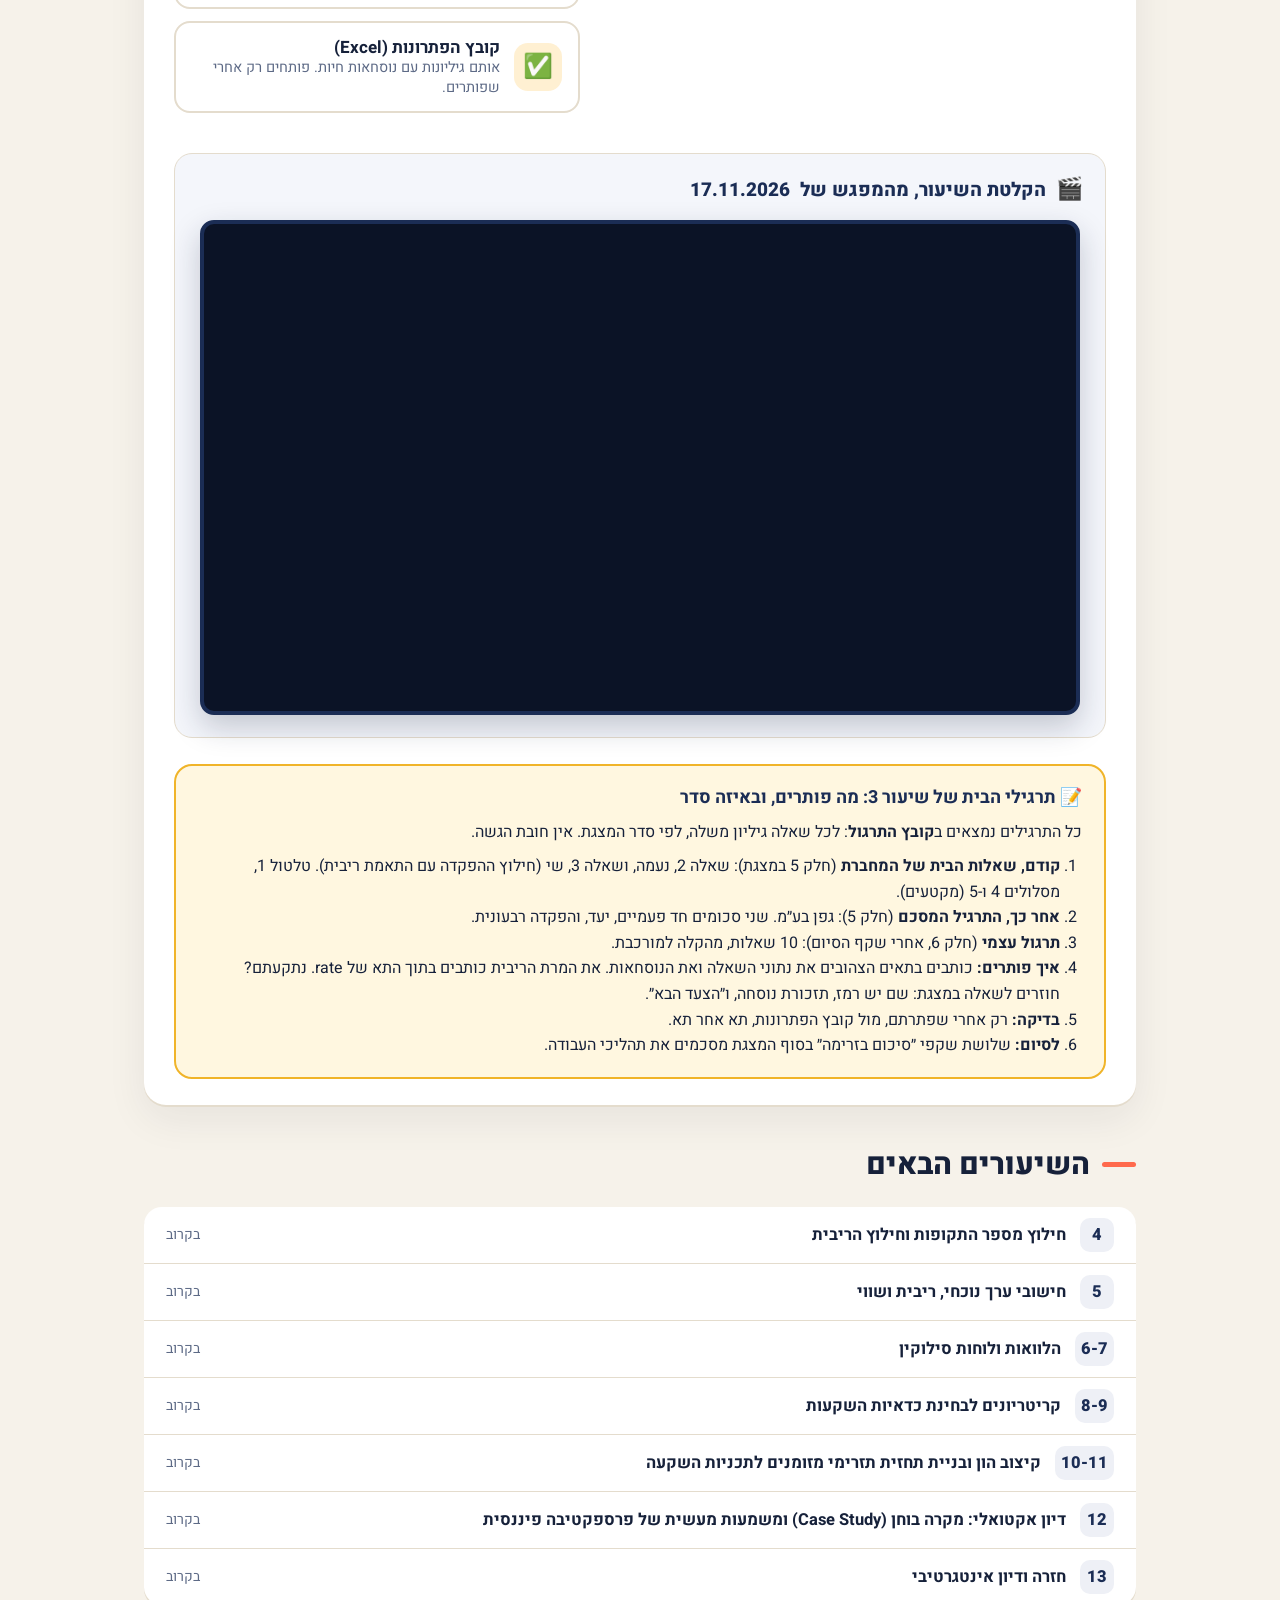
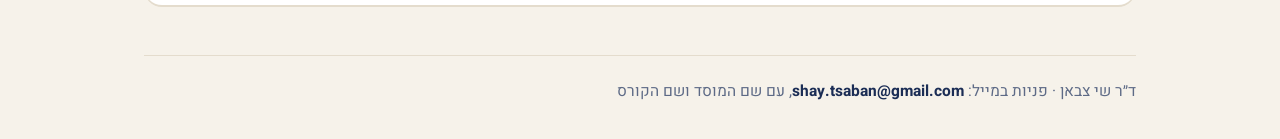
==== commit 315d8020: "Hub: embed the lesson 3 recording (17.11.2026) Co-Authored-By: Claude Fable 5.2 <noreply@anthropic.c" ====
--- a/index.html
+++ b/index.html
@@ -224,6 +224,10 @@
 </div></div>
 </div>
 </div>
+<div class="rec"><h4>הקלטת השיעור, מהמפגש של <span class="n">17.11.2026</span></h4>
+<div class="recbox" id="rec-3">
+<iframe src="https://www.youtube-nocookie.com/embed/jpPcq3Ujquo" title="הקלטת שיעור 3" loading="lazy" allow="accelerometer; autoplay; clipboard-write; encrypted-media; gyroscope; picture-in-picture; web-share" referrerpolicy="strict-origin-when-cross-origin" allowfullscreen></iframe>
+</div></div>
 <div class="todo"><h4>📝 תרגילי הבית של שיעור <span class="n">3</span>: מה פותרים, ובאיזה סדר</h4>
 <p style="font-size:16px;margin:0 0 8px">כל התרגילים נמצאים ב<b>קובץ התרגול</b>: לכל שאלה גיליון משלה, לפי סדר המצגת. אין חובת הגשה.</p>
 <ol>
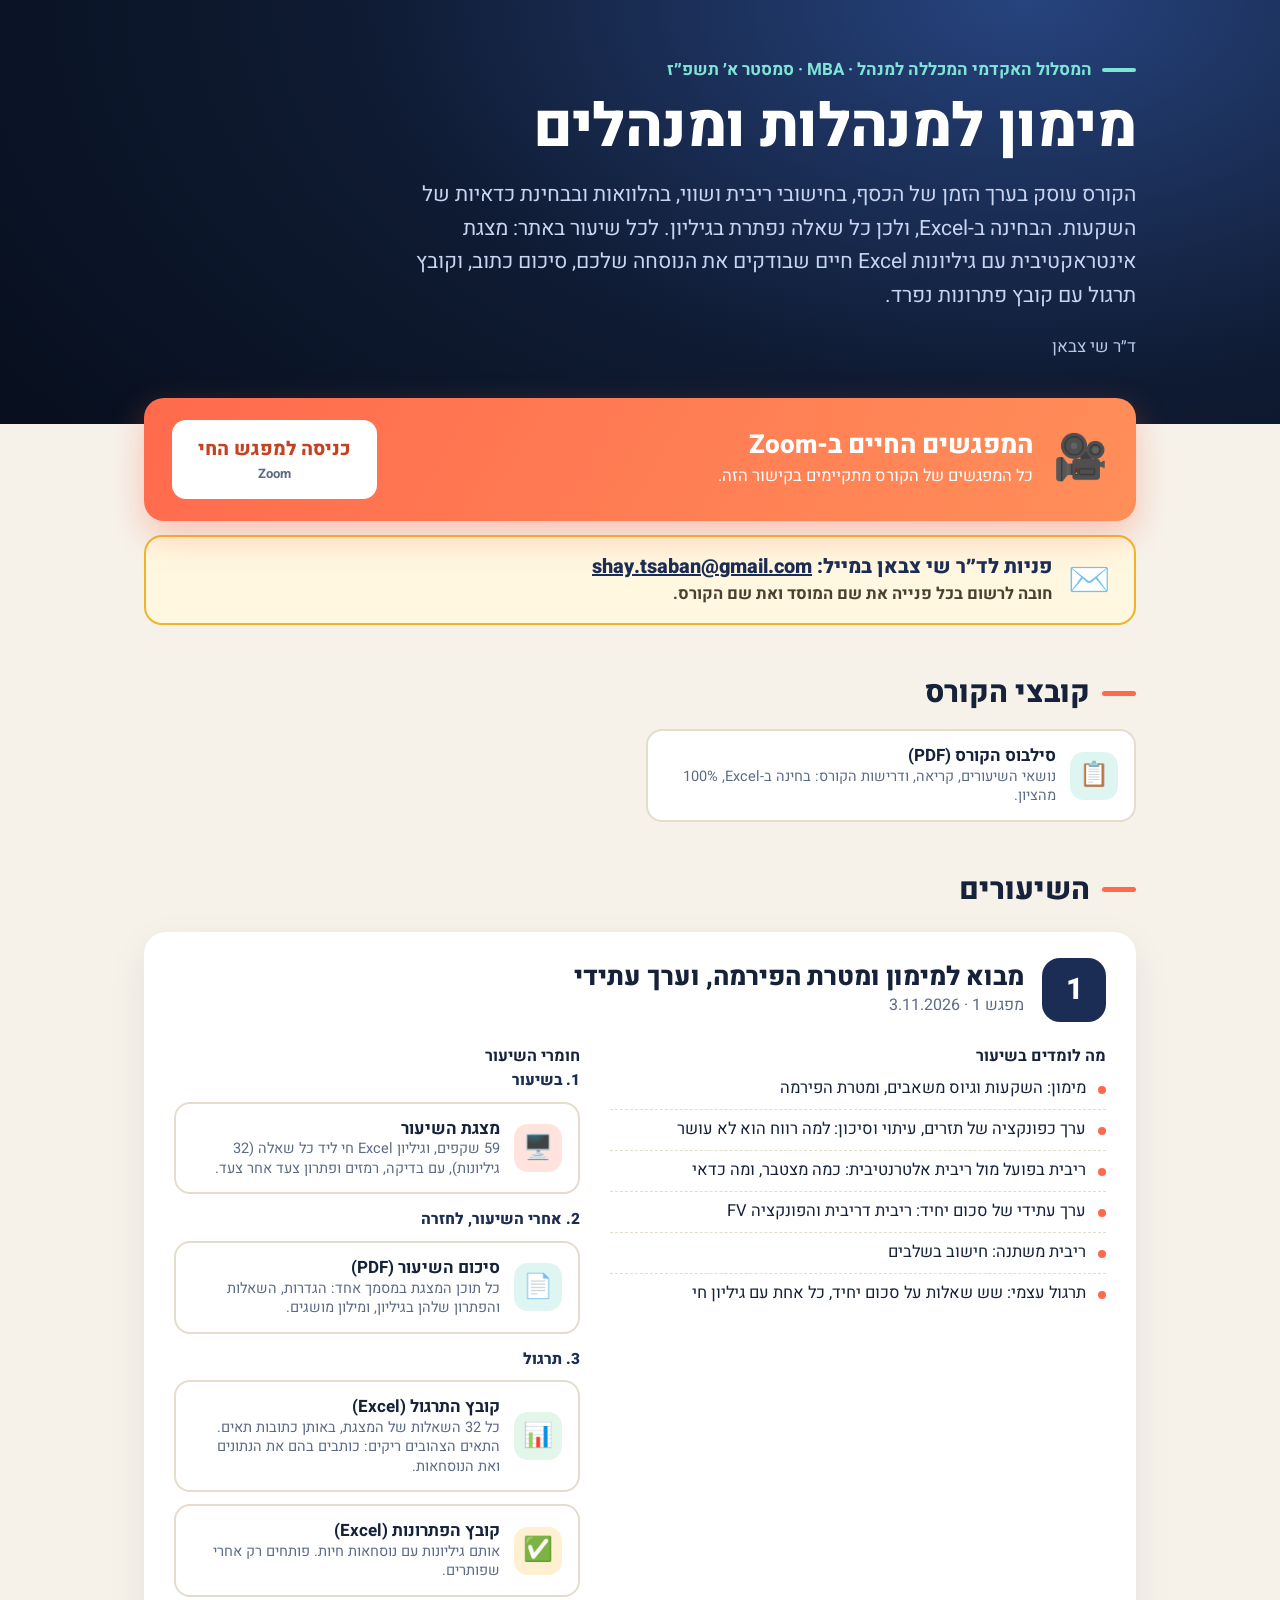
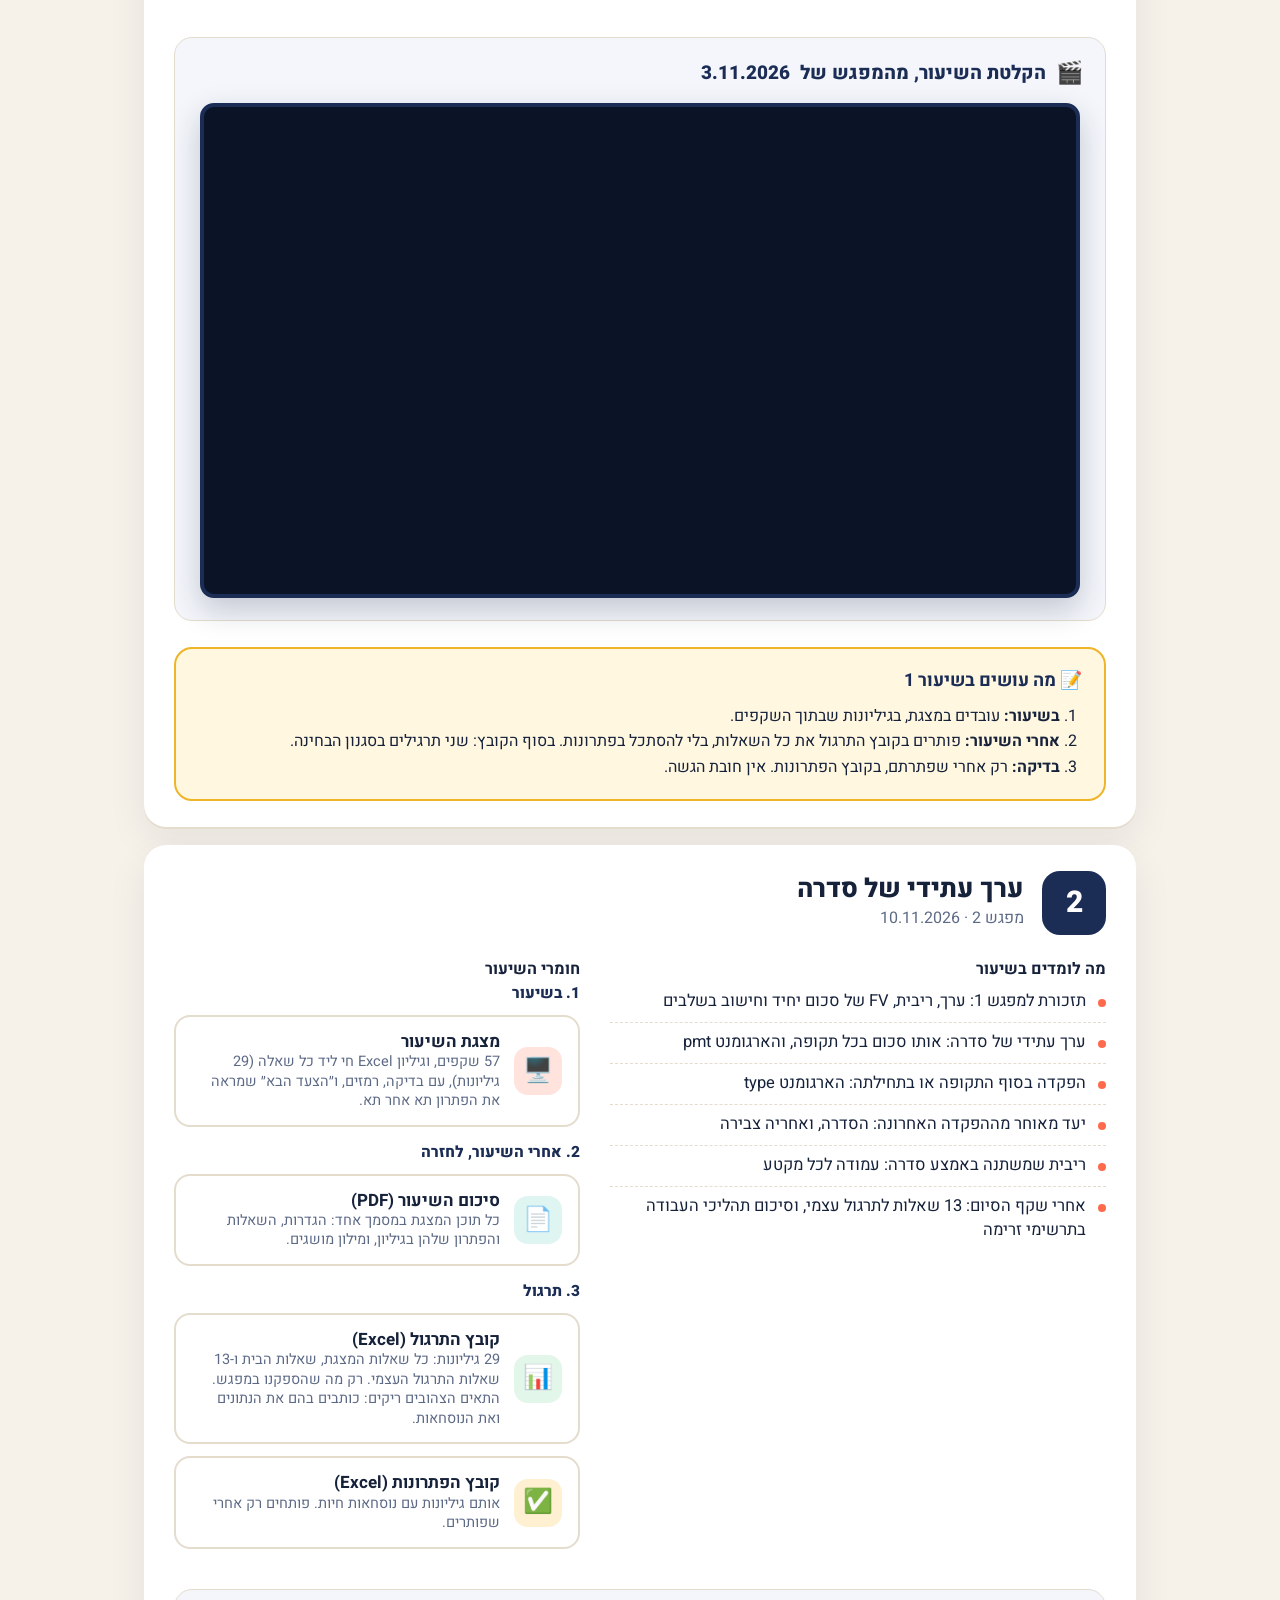
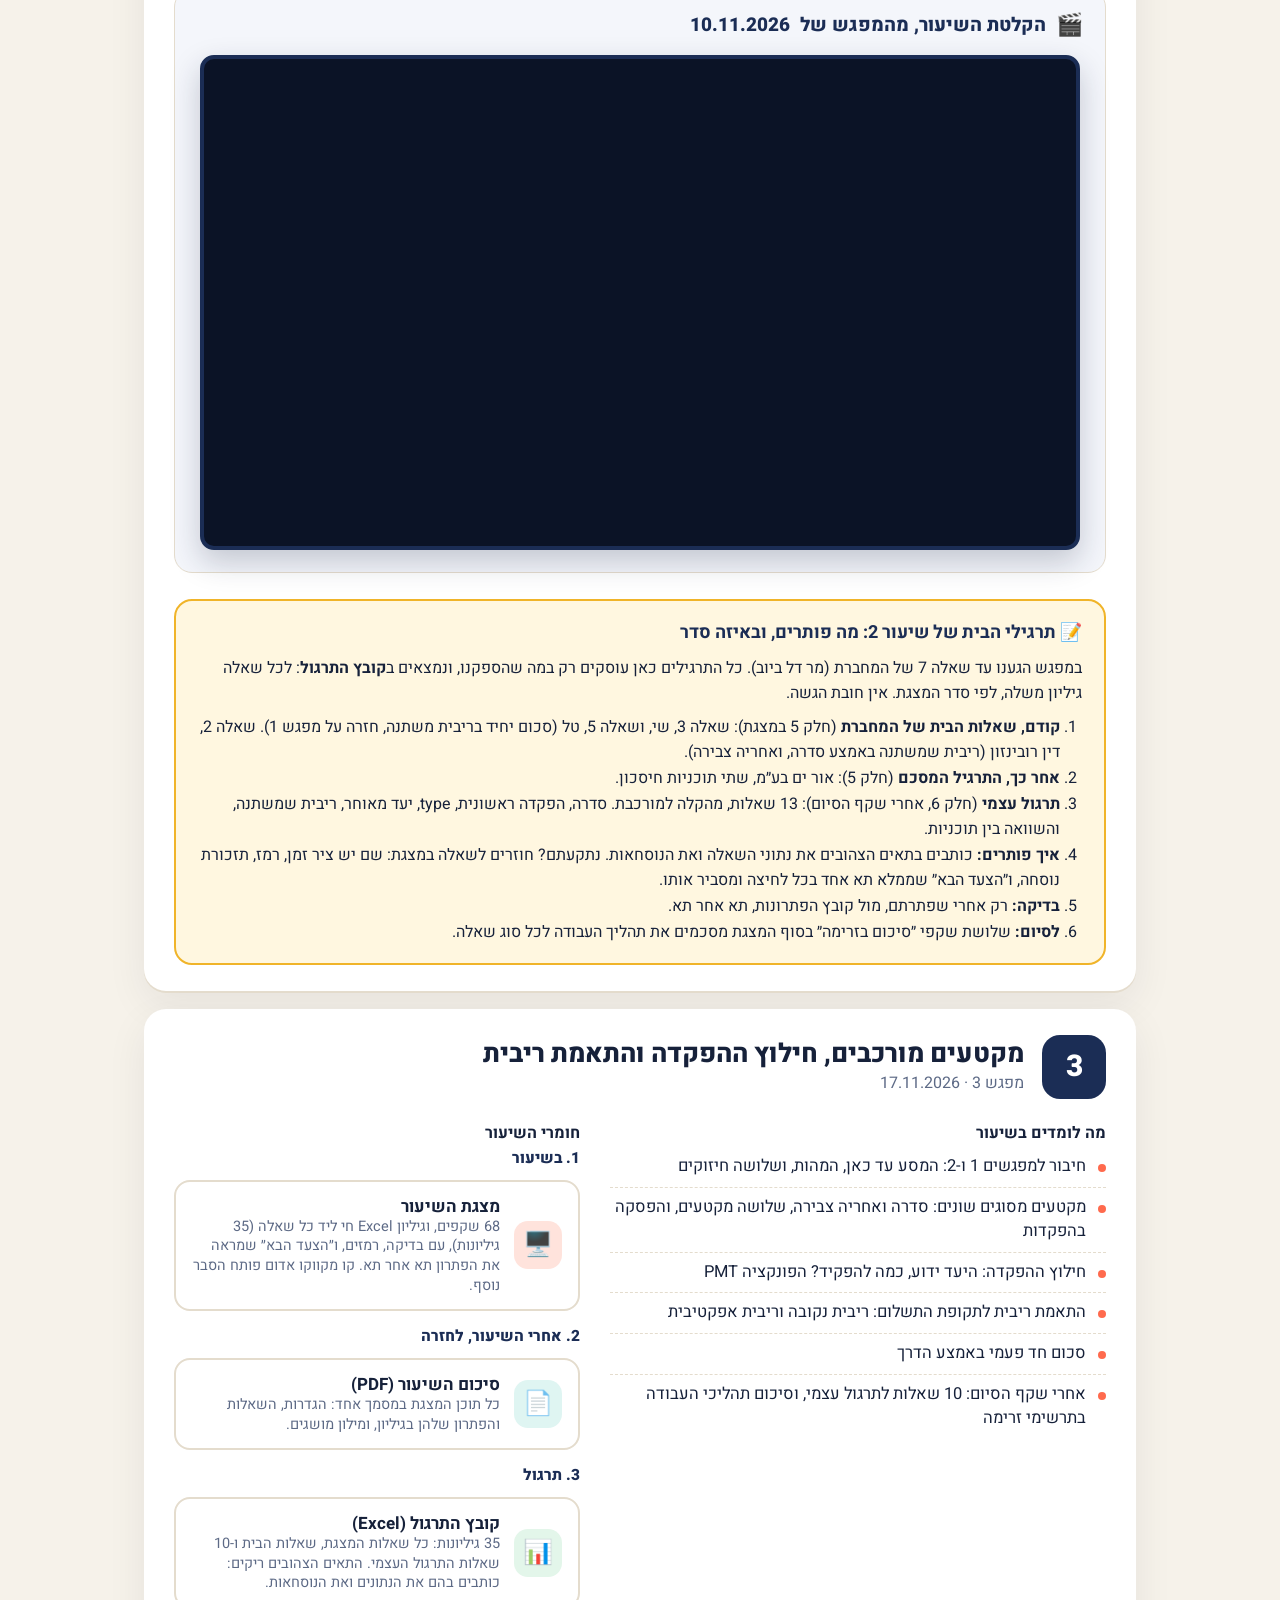
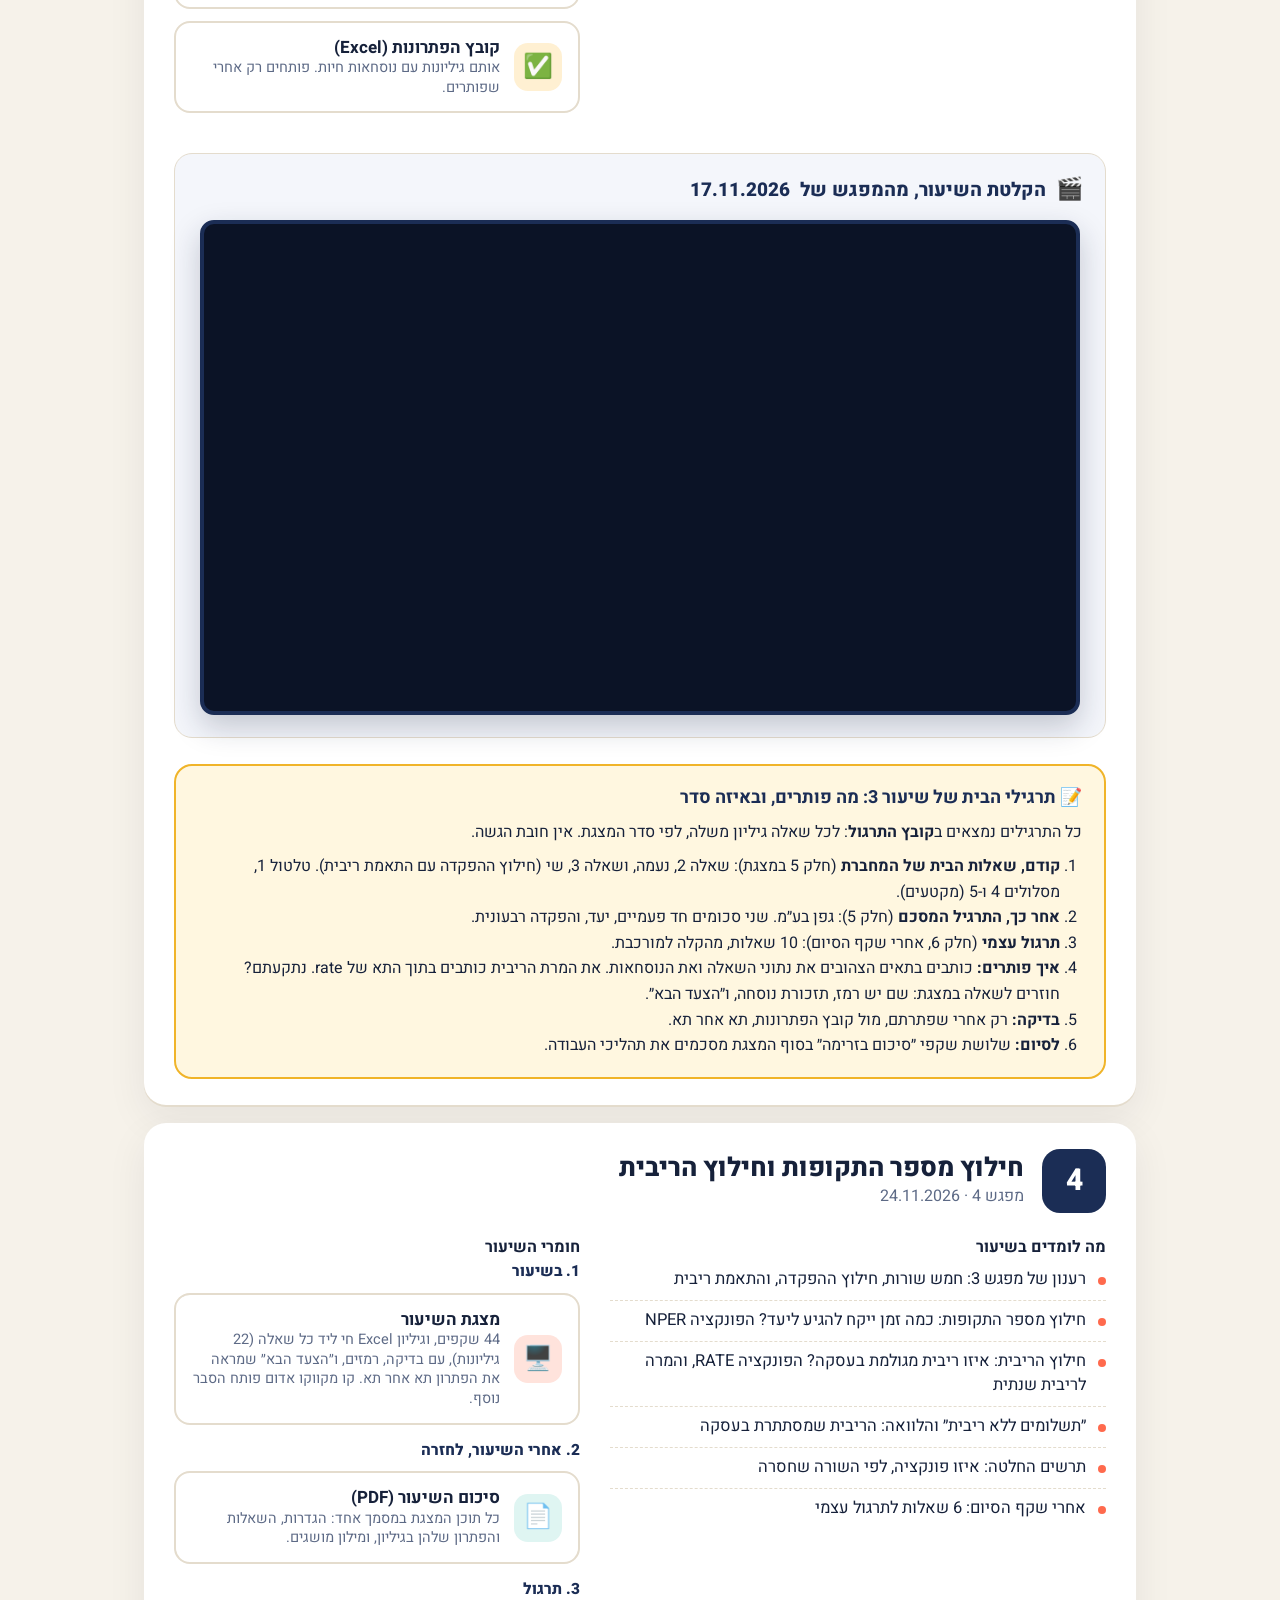
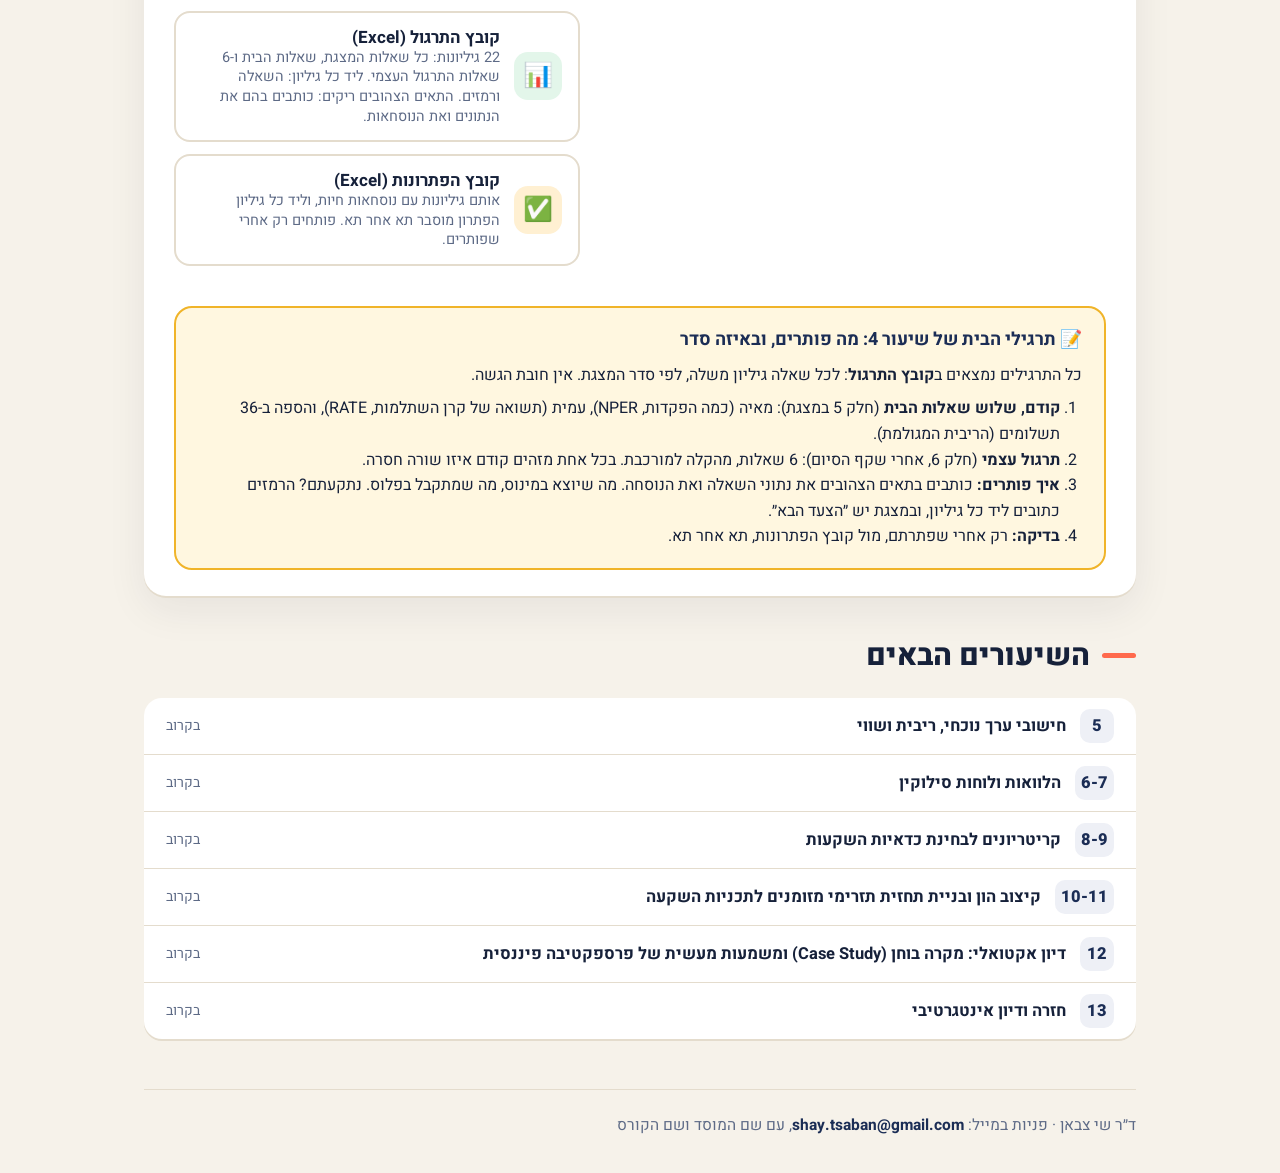
==== commit d08655ee: "Lesson 4: NPER and RATE, refresh of lesson 3, choosing the function by the empty row; workbooks with" ====
--- a/index.html
+++ b/index.html
@@ -239,8 +239,41 @@
 <li><b>לסיום:</b> שלושת שקפי ״סיכום בזרימה״ בסוף המצגת מסכמים את תהליכי העבודה.</li>
 </ol></div>
 </article>
+<article class="lec" id="lesson-4">
+<div class="lec-head"><div class="lec-n">4</div><div><h3>חילוץ מספר התקופות וחילוץ הריבית</h3><div class="sub">מפגש <span class="n">4</span> · <span class="n">24.11.2026</span></div></div></div>
+<div class="lec-body">
+<div><h4>מה לומדים בשיעור</h4><ul class="learn">
+<li>רענון של מפגש <span class="n">3</span>: חמש שורות, חילוץ ההפקדה, והתאמת ריבית</li>
+<li>חילוץ מספר התקופות: כמה זמן ייקח להגיע ליעד? הפונקציה NPER</li>
+<li>חילוץ הריבית: איזו ריבית מגולמת בעסקה? הפונקציה RATE, והמרה לריבית שנתית</li>
+<li>״תשלומים ללא ריבית״ והלוואה: הריבית שמסתתרת בעסקה</li>
+<li>תרשים החלטה: איזו פונקציה, לפי השורה שחסרה</li>
+<li>אחרי שקף הסיום: <span class="n">6</span> שאלות לתרגול עצמי</li>
+</ul></div>
+<div><h4>חומרי השיעור</h4>
+<div class="grp"><h5>1. בשיעור</h5><div class="links">
+<a class="lk p" href="lectures/lecture-4/presentation.html"><span class="e">🖥️</span><span><b>מצגת השיעור</b><span class="d"><span class="n">44</span> שקפים, וגיליון Excel חי ליד כל שאלה (<span class="n">22</span> גיליונות), עם בדיקה, רמזים, ו״הצעד הבא״ שמראה את הפתרון תא אחר תא. קו מקווקו אדום פותח הסבר נוסף.</span></span></a>
+</div></div>
+<div class="grp"><h5>2. אחרי השיעור, לחזרה</h5><div class="links">
+<a class="lk s" href="lectures/lecture-4/summary.pdf"><span class="e">📄</span><span><b>סיכום השיעור (PDF)</b><span class="d">כל תוכן המצגת במסמך אחד: הגדרות, השאלות והפתרון שלהן בגיליון, ומילון מושגים.</span></span></a>
+</div></div>
+<div class="grp"><h5>3. תרגול</h5><div class="links">
+<a class="lk x" href="materials/practice-4.xlsx" download><span class="e">📊</span><span><b>קובץ התרגול (Excel)</b><span class="d"><span class="n">22</span> גיליונות: כל שאלות המצגת, שאלות הבית ו-<span class="n">6</span> שאלות התרגול העצמי. ליד כל גיליון: השאלה ורמזים. התאים הצהובים ריקים: כותבים בהם את הנתונים ואת הנוסחאות.</span></span></a>
+<a class="lk r" href="materials/practice-4-solutions.xlsx" download><span class="e">✅</span><span><b>קובץ הפתרונות (Excel)</b><span class="d">אותם גיליונות עם נוסחאות חיות, וליד כל גיליון הפתרון מוסבר תא אחר תא. פותחים רק אחרי שפותרים.</span></span></a>
+</div></div>
+</div>
+</div>
+<div class="todo"><h4>📝 תרגילי הבית של שיעור <span class="n">4</span>: מה פותרים, ובאיזה סדר</h4>
+<p style="font-size:16px;margin:0 0 8px">כל התרגילים נמצאים ב<b>קובץ התרגול</b>: לכל שאלה גיליון משלה, לפי סדר המצגת. אין חובת הגשה.</p>
+<ol>
+<li><b>קודם, שלוש שאלות הבית</b> (חלק <span class="n">5</span> במצגת): מאיה (כמה הפקדות, NPER), עמית (תשואה של קרן השתלמות, RATE), והספה ב-<span class="n">36</span> תשלומים (הריבית המגולמת).</li>
+<li><b>תרגול עצמי</b> (חלק <span class="n">6</span>, אחרי שקף הסיום): <span class="n">6</span> שאלות, מהקלה למורכבת. בכל אחת מזהים קודם איזו שורה חסרה.</li>
+<li><b>איך פותרים:</b> כותבים בתאים הצהובים את נתוני השאלה ואת הנוסחה. מה שיוצא במינוס, מה שמתקבל בפלוס. נתקעתם? הרמזים כתובים ליד כל גיליון, ובמצגת יש ״הצעד הבא״.</li>
+<li><b>בדיקה:</b> רק אחרי שפתרתם, מול קובץ הפתרונות, תא אחר תא.</li>
+</ol></div>
+</article>
 <h2 class="sec" style="margin-top:36px">השיעורים הבאים</h2>
-<ul class="ups"><li><span class="un"><span class="n">4</span></span><span>חילוץ מספר התקופות וחילוץ הריבית</span><em>בקרוב</em></li><li><span class="un"><span class="n">5</span></span><span>חישובי ערך נוכחי, ריבית ושווי</span><em>בקרוב</em></li><li><span class="un"><span class="n">6-7</span></span><span>הלוואות ולוחות סילוקין</span><em>בקרוב</em></li><li><span class="un"><span class="n">8-9</span></span><span>קריטריונים לבחינת כדאיות השקעות</span><em>בקרוב</em></li><li><span class="un"><span class="n">10-11</span></span><span>קיצוב הון ובניית תחזית תזרימי מזומנים לתכניות השקעה</span><em>בקרוב</em></li><li><span class="un"><span class="n">12</span></span><span>דיון אקטואלי: מקרה בוחן (Case Study) ומשמעות מעשית של פרספקטיבה פיננסית</span><em>בקרוב</em></li><li><span class="un"><span class="n">13</span></span><span>חזרה ודיון אינטגרטיבי</span><em>בקרוב</em></li></ul>
+<ul class="ups"><li><span class="un"><span class="n">5</span></span><span>חישובי ערך נוכחי, ריבית ושווי</span><em>בקרוב</em></li><li><span class="un"><span class="n">6-7</span></span><span>הלוואות ולוחות סילוקין</span><em>בקרוב</em></li><li><span class="un"><span class="n">8-9</span></span><span>קריטריונים לבחינת כדאיות השקעות</span><em>בקרוב</em></li><li><span class="un"><span class="n">10-11</span></span><span>קיצוב הון ובניית תחזית תזרימי מזומנים לתכניות השקעה</span><em>בקרוב</em></li><li><span class="un"><span class="n">12</span></span><span>דיון אקטואלי: מקרה בוחן (Case Study) ומשמעות מעשית של פרספקטיבה פיננסית</span><em>בקרוב</em></li><li><span class="un"><span class="n">13</span></span><span>חזרה ודיון אינטגרטיבי</span><em>בקרוב</em></li></ul>
 </section>
 <footer>ד״ר שי צבאן · פניות במייל: <a href="mailto:shay.tsaban@gmail.com">shay.tsaban@gmail.com</a>, עם שם המוסד ושם הקורס</footer>
 </main>
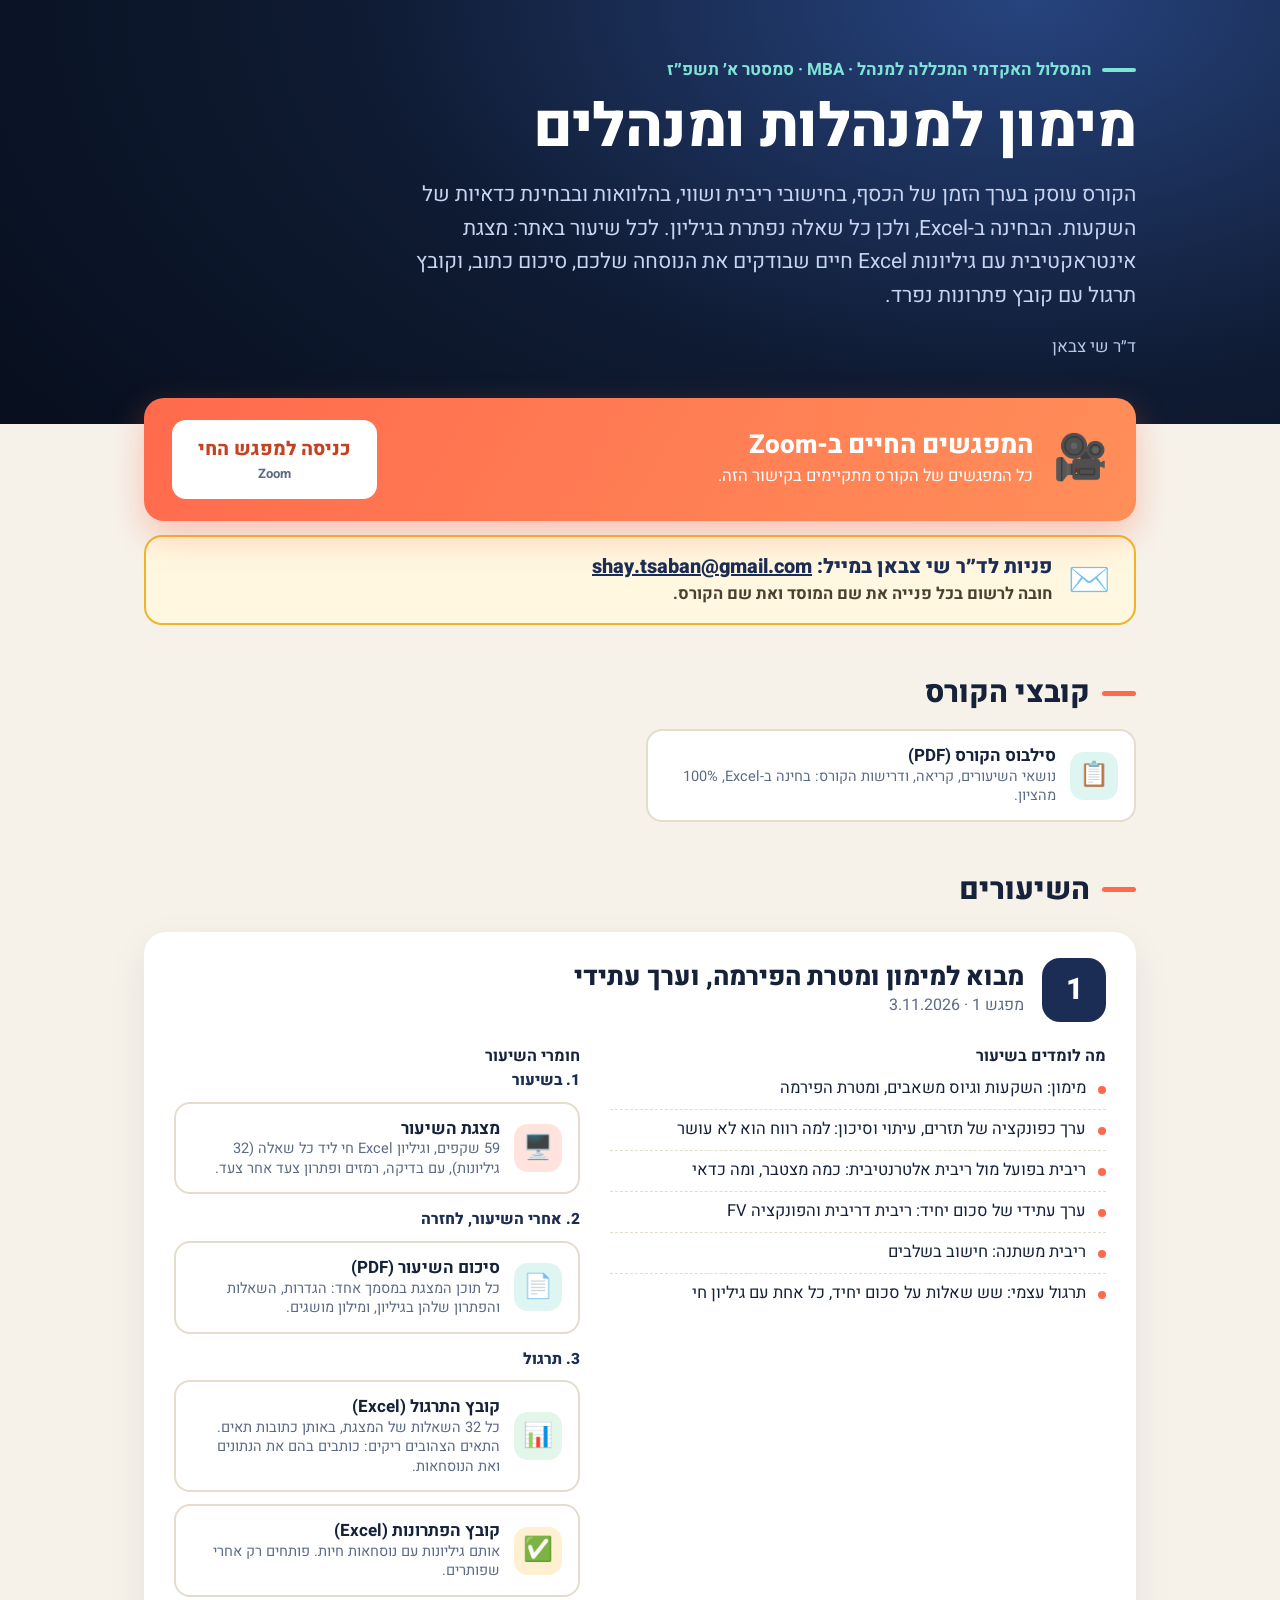
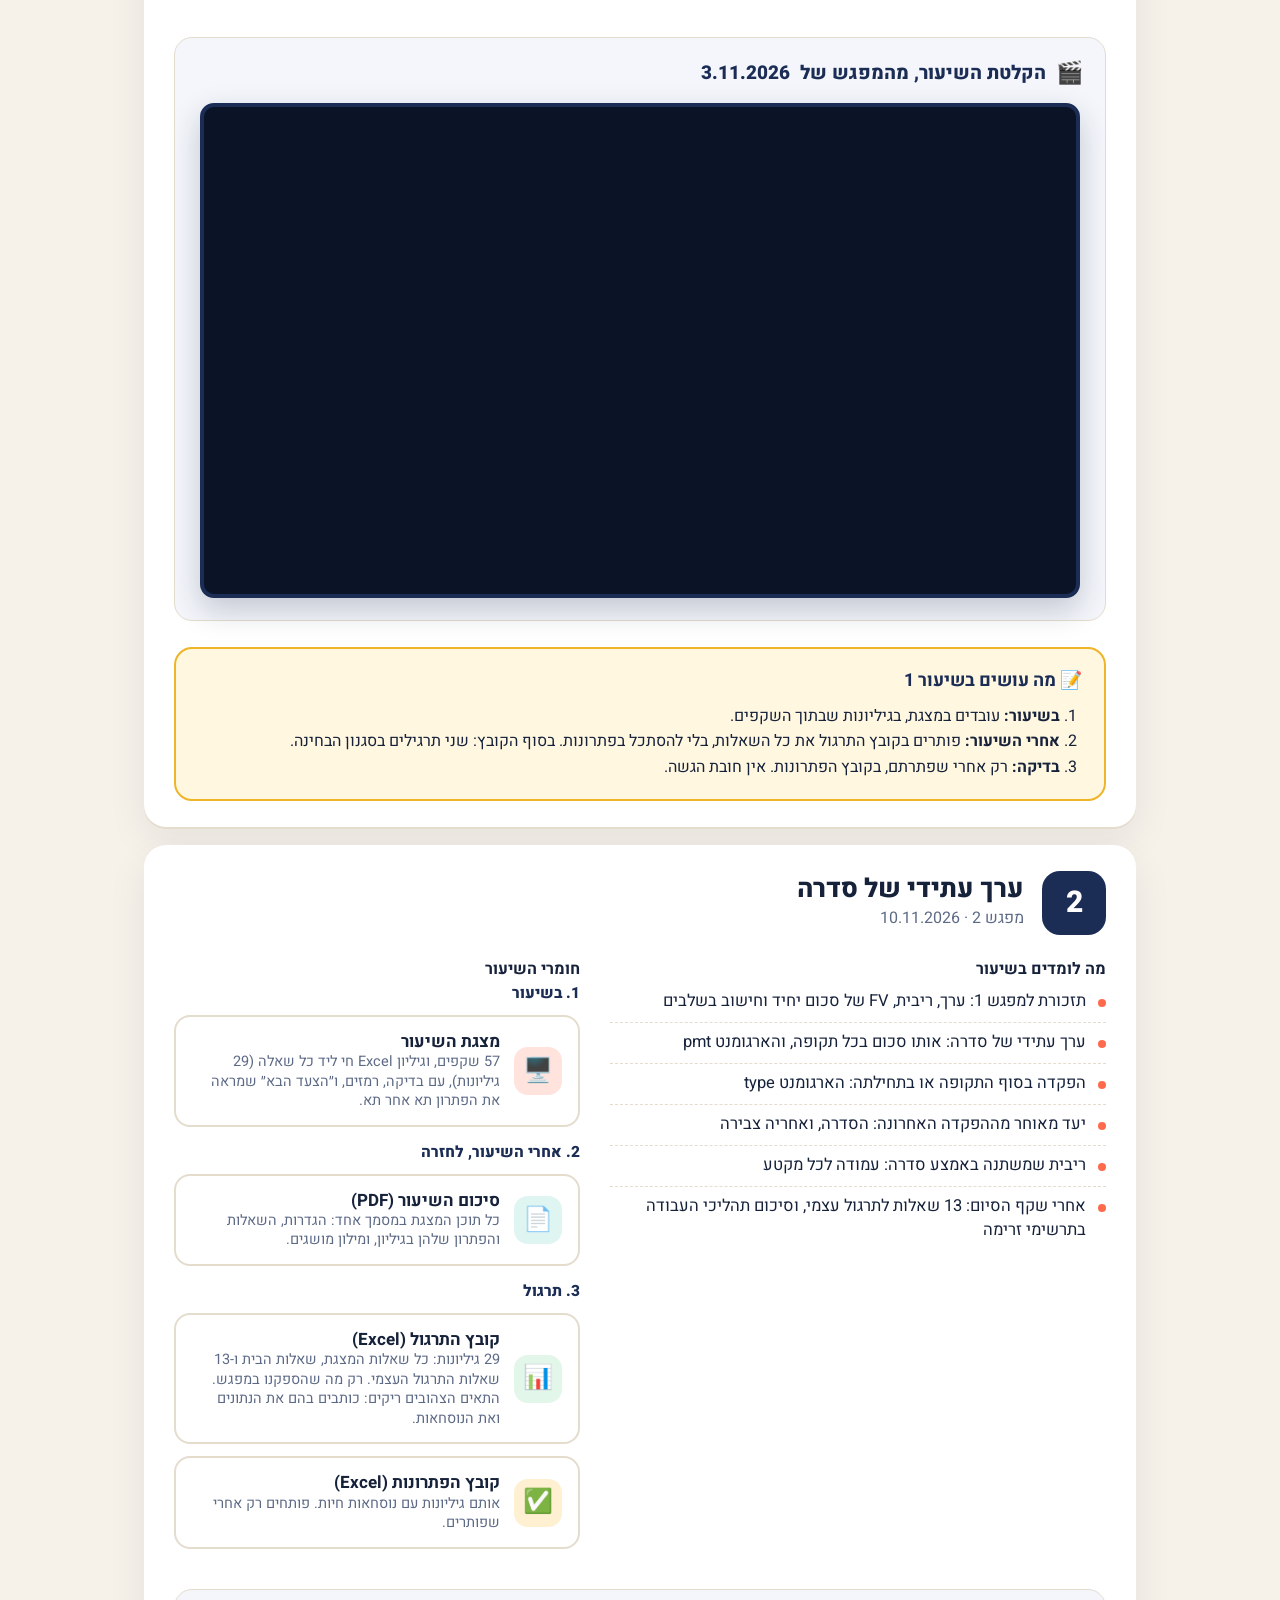
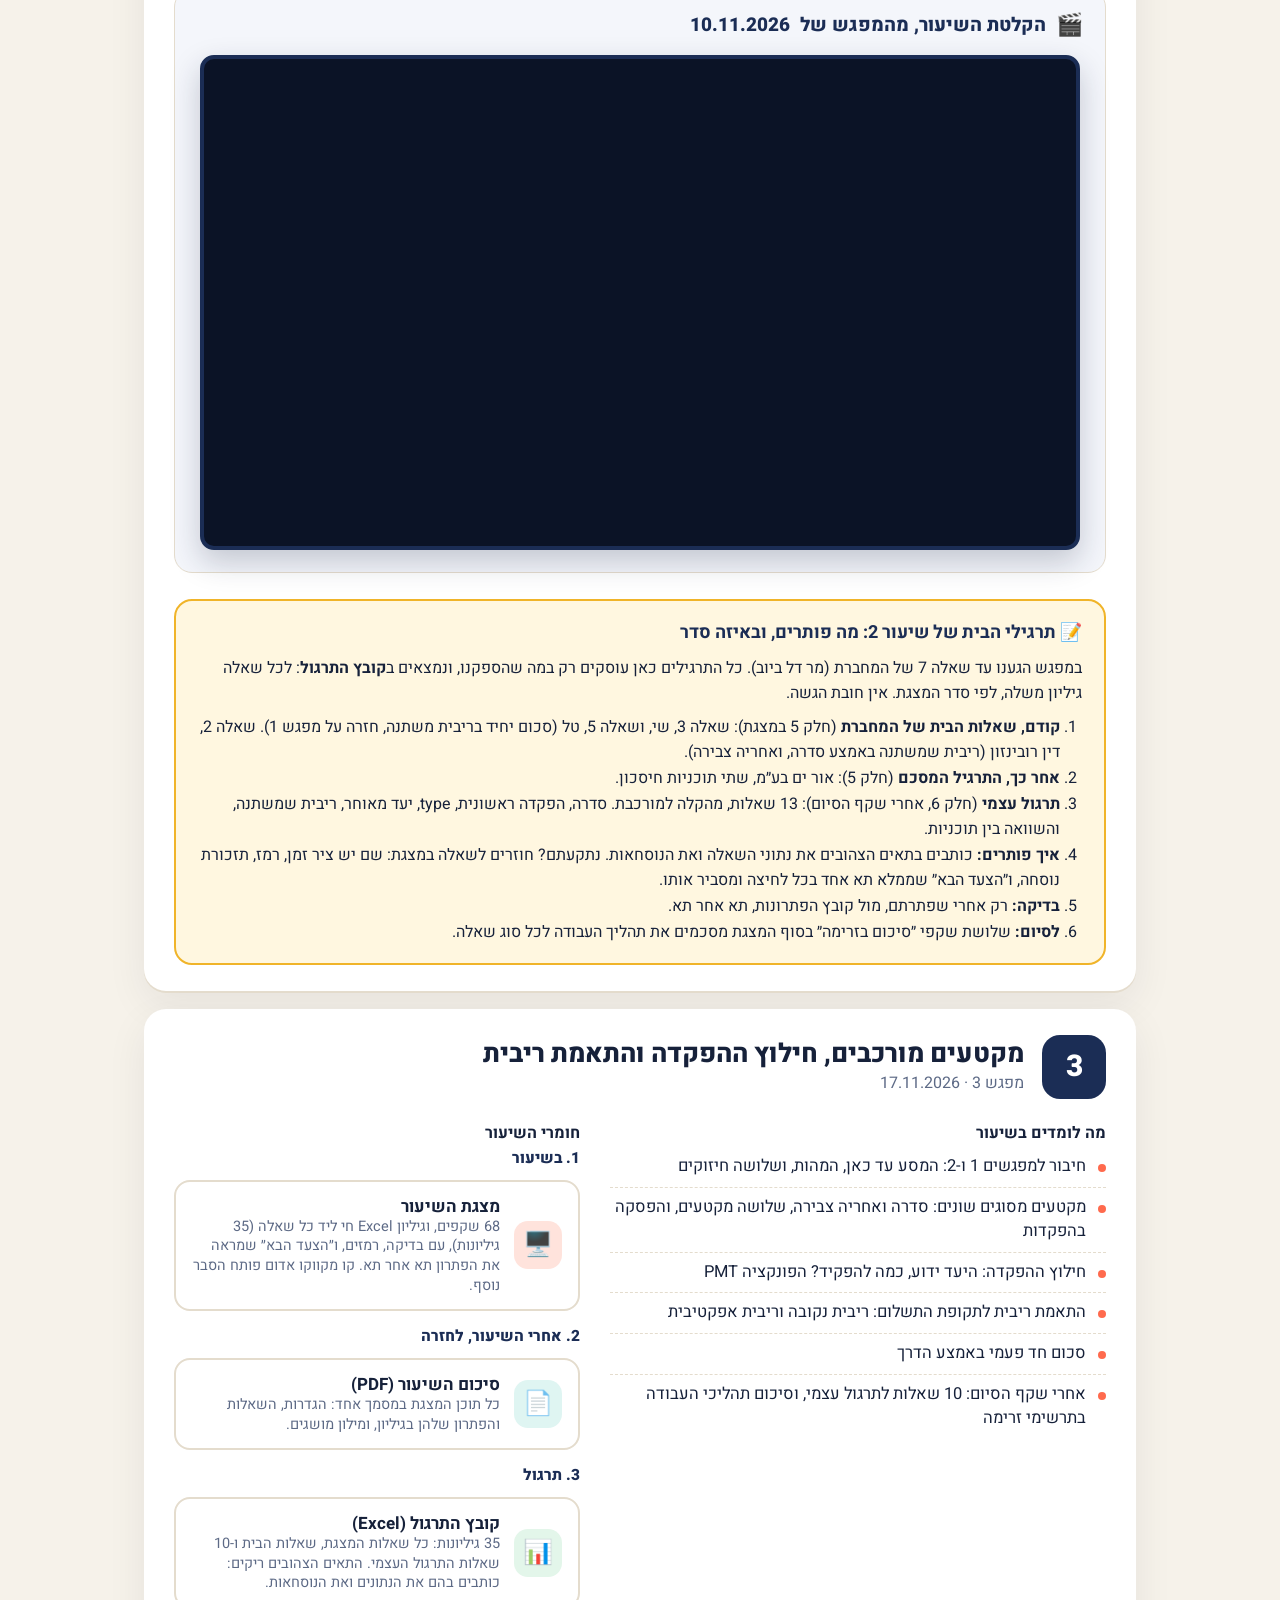
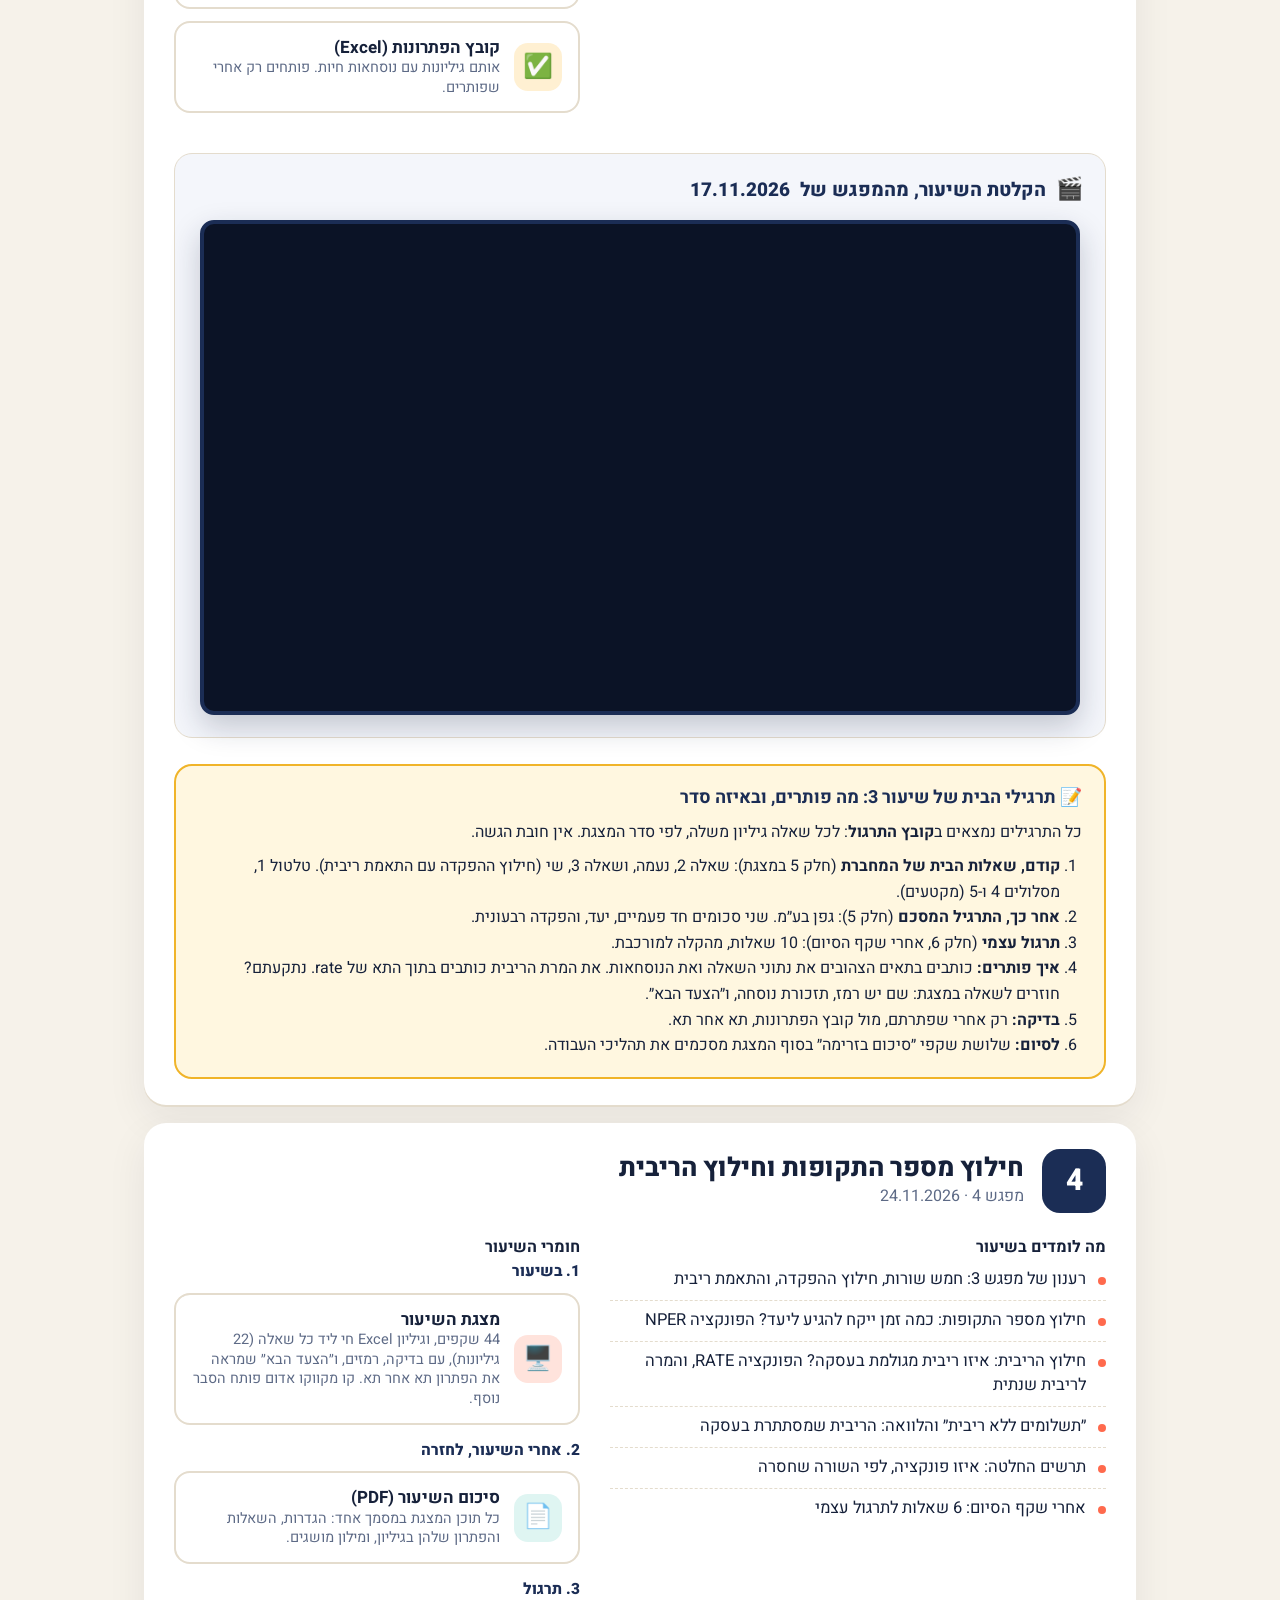
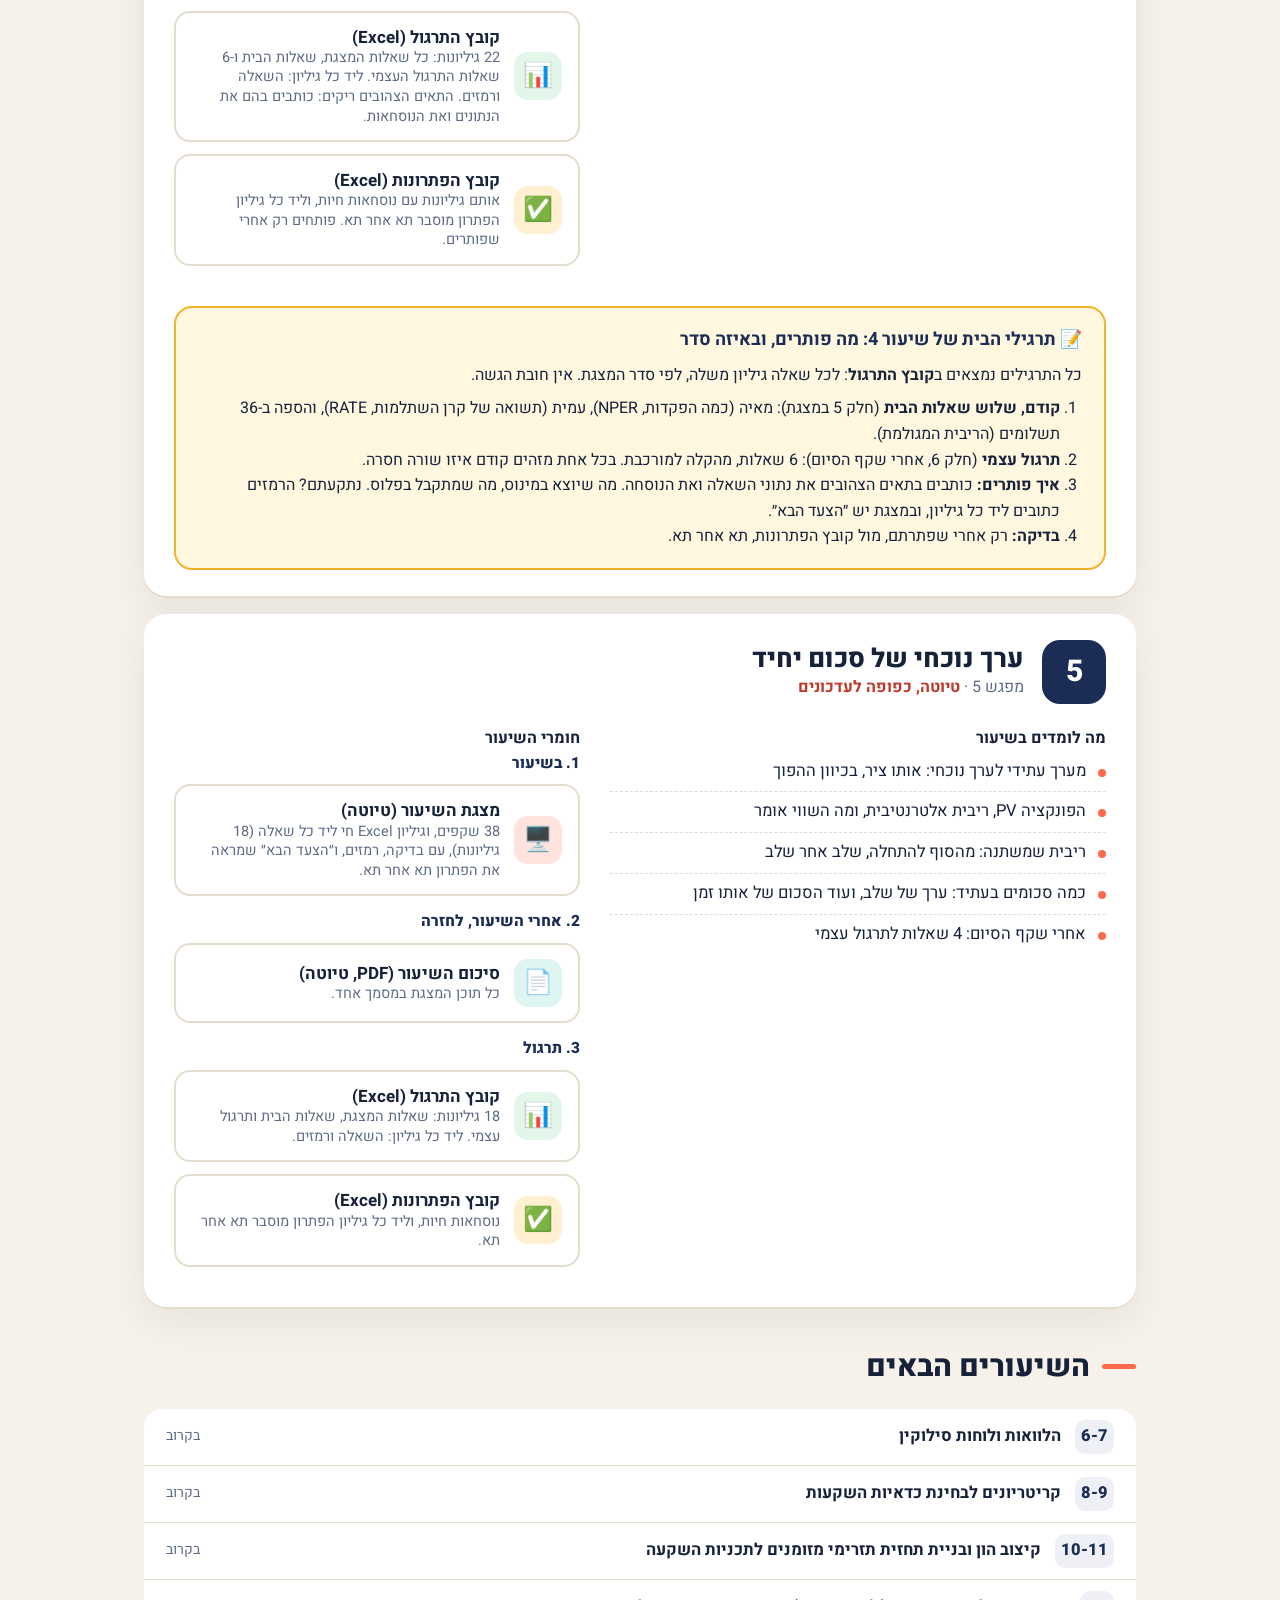
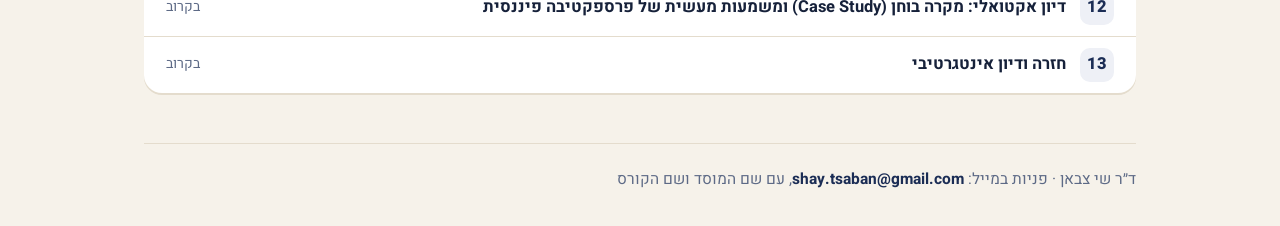
==== commit e8fbdf05: "Lesson 5 draft (PV of a single sum, coursebook Lecture 4); lessons 4-5: the live sheet gets most of " ====
--- a/index.html
+++ b/index.html
@@ -272,8 +272,32 @@
 <li><b>בדיקה:</b> רק אחרי שפתרתם, מול קובץ הפתרונות, תא אחר תא.</li>
 </ol></div>
 </article>
+<article class="lec" id="lesson-5">
+<div class="lec-head"><div class="lec-n">5</div><div><h3>ערך נוכחי של סכום יחיד</h3><div class="sub">מפגש <span class="n">5</span> · <b style="color:#c0392b">טיוטה, כפופה לעדכונים</b></div></div></div>
+<div class="lec-body">
+<div><h4>מה לומדים בשיעור</h4><ul class="learn">
+<li>מערך עתידי לערך נוכחי: אותו ציר, בכיוון ההפוך</li>
+<li>הפונקציה PV, ריבית אלטרנטיבית, ומה השווי אומר</li>
+<li>ריבית שמשתנה: מהסוף להתחלה, שלב אחר שלב</li>
+<li>כמה סכומים בעתיד: ערך של שלב, ועוד הסכום של אותו זמן</li>
+<li>אחרי שקף הסיום: <span class="n">4</span> שאלות לתרגול עצמי</li>
+</ul></div>
+<div><h4>חומרי השיעור</h4>
+<div class="grp"><h5>1. בשיעור</h5><div class="links">
+<a class="lk p" href="lectures/lecture-5/presentation.html"><span class="e">🖥️</span><span><b>מצגת השיעור (טיוטה)</b><span class="d"><span class="n">38</span> שקפים, וגיליון Excel חי ליד כל שאלה (<span class="n">18</span> גיליונות), עם בדיקה, רמזים, ו״הצעד הבא״ שמראה את הפתרון תא אחר תא.</span></span></a>
+</div></div>
+<div class="grp"><h5>2. אחרי השיעור, לחזרה</h5><div class="links">
+<a class="lk s" href="lectures/lecture-5/summary.pdf"><span class="e">📄</span><span><b>סיכום השיעור (PDF, טיוטה)</b><span class="d">כל תוכן המצגת במסמך אחד.</span></span></a>
+</div></div>
+<div class="grp"><h5>3. תרגול</h5><div class="links">
+<a class="lk x" href="materials/practice-5.xlsx" download><span class="e">📊</span><span><b>קובץ התרגול (Excel)</b><span class="d"><span class="n">18</span> גיליונות: שאלות המצגת, שאלות הבית ותרגול עצמי. ליד כל גיליון: השאלה ורמזים.</span></span></a>
+<a class="lk r" href="materials/practice-5-solutions.xlsx" download><span class="e">✅</span><span><b>קובץ הפתרונות (Excel)</b><span class="d">נוסחאות חיות, וליד כל גיליון הפתרון מוסבר תא אחר תא.</span></span></a>
+</div></div>
+</div>
+</div>
+</article>
 <h2 class="sec" style="margin-top:36px">השיעורים הבאים</h2>
-<ul class="ups"><li><span class="un"><span class="n">5</span></span><span>חישובי ערך נוכחי, ריבית ושווי</span><em>בקרוב</em></li><li><span class="un"><span class="n">6-7</span></span><span>הלוואות ולוחות סילוקין</span><em>בקרוב</em></li><li><span class="un"><span class="n">8-9</span></span><span>קריטריונים לבחינת כדאיות השקעות</span><em>בקרוב</em></li><li><span class="un"><span class="n">10-11</span></span><span>קיצוב הון ובניית תחזית תזרימי מזומנים לתכניות השקעה</span><em>בקרוב</em></li><li><span class="un"><span class="n">12</span></span><span>דיון אקטואלי: מקרה בוחן (Case Study) ומשמעות מעשית של פרספקטיבה פיננסית</span><em>בקרוב</em></li><li><span class="un"><span class="n">13</span></span><span>חזרה ודיון אינטגרטיבי</span><em>בקרוב</em></li></ul>
+<ul class="ups"><li><span class="un"><span class="n">6-7</span></span><span>הלוואות ולוחות סילוקין</span><em>בקרוב</em></li><li><span class="un"><span class="n">8-9</span></span><span>קריטריונים לבחינת כדאיות השקעות</span><em>בקרוב</em></li><li><span class="un"><span class="n">10-11</span></span><span>קיצוב הון ובניית תחזית תזרימי מזומנים לתכניות השקעה</span><em>בקרוב</em></li><li><span class="un"><span class="n">12</span></span><span>דיון אקטואלי: מקרה בוחן (Case Study) ומשמעות מעשית של פרספקטיבה פיננסית</span><em>בקרוב</em></li><li><span class="un"><span class="n">13</span></span><span>חזרה ודיון אינטגרטיבי</span><em>בקרוב</em></li></ul>
 </section>
 <footer>ד״ר שי צבאן · פניות במייל: <a href="mailto:shay.tsaban@gmail.com">shay.tsaban@gmail.com</a>, עם שם המוסד ושם הקורס</footer>
 </main>
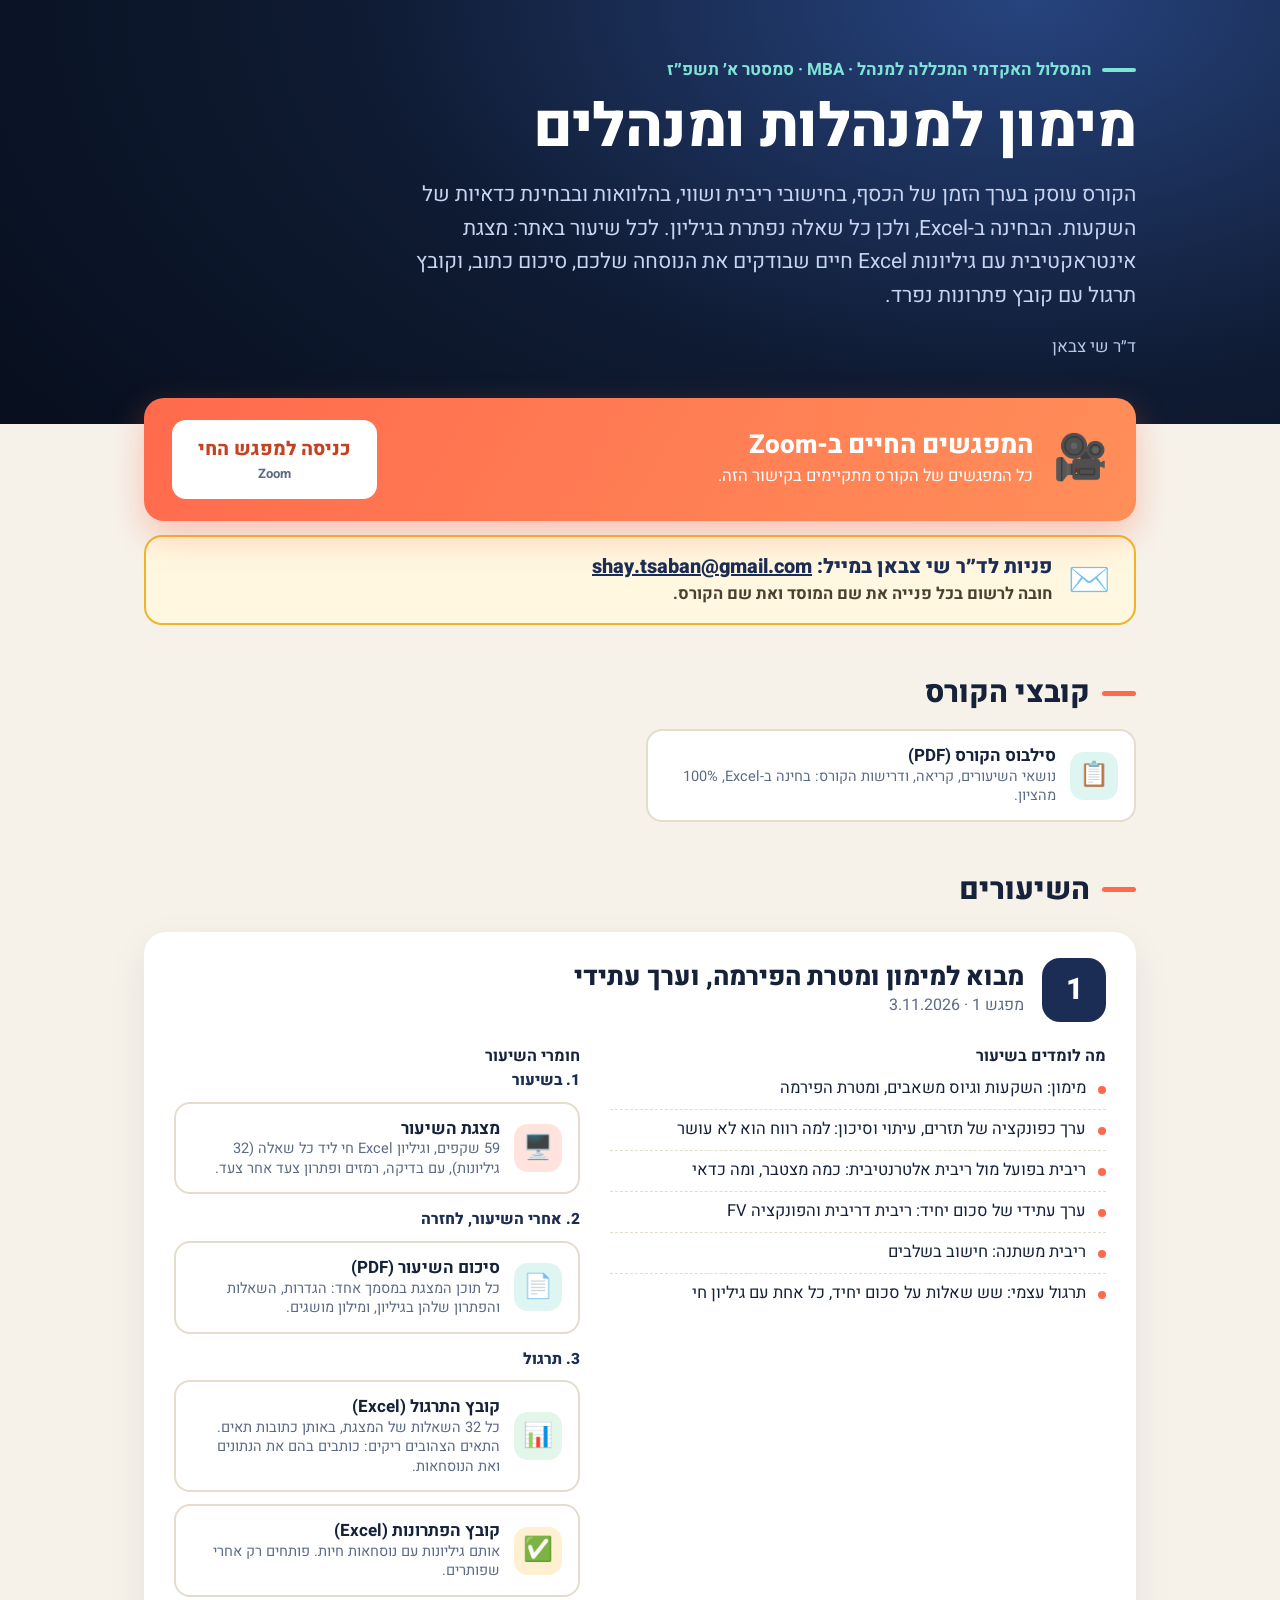
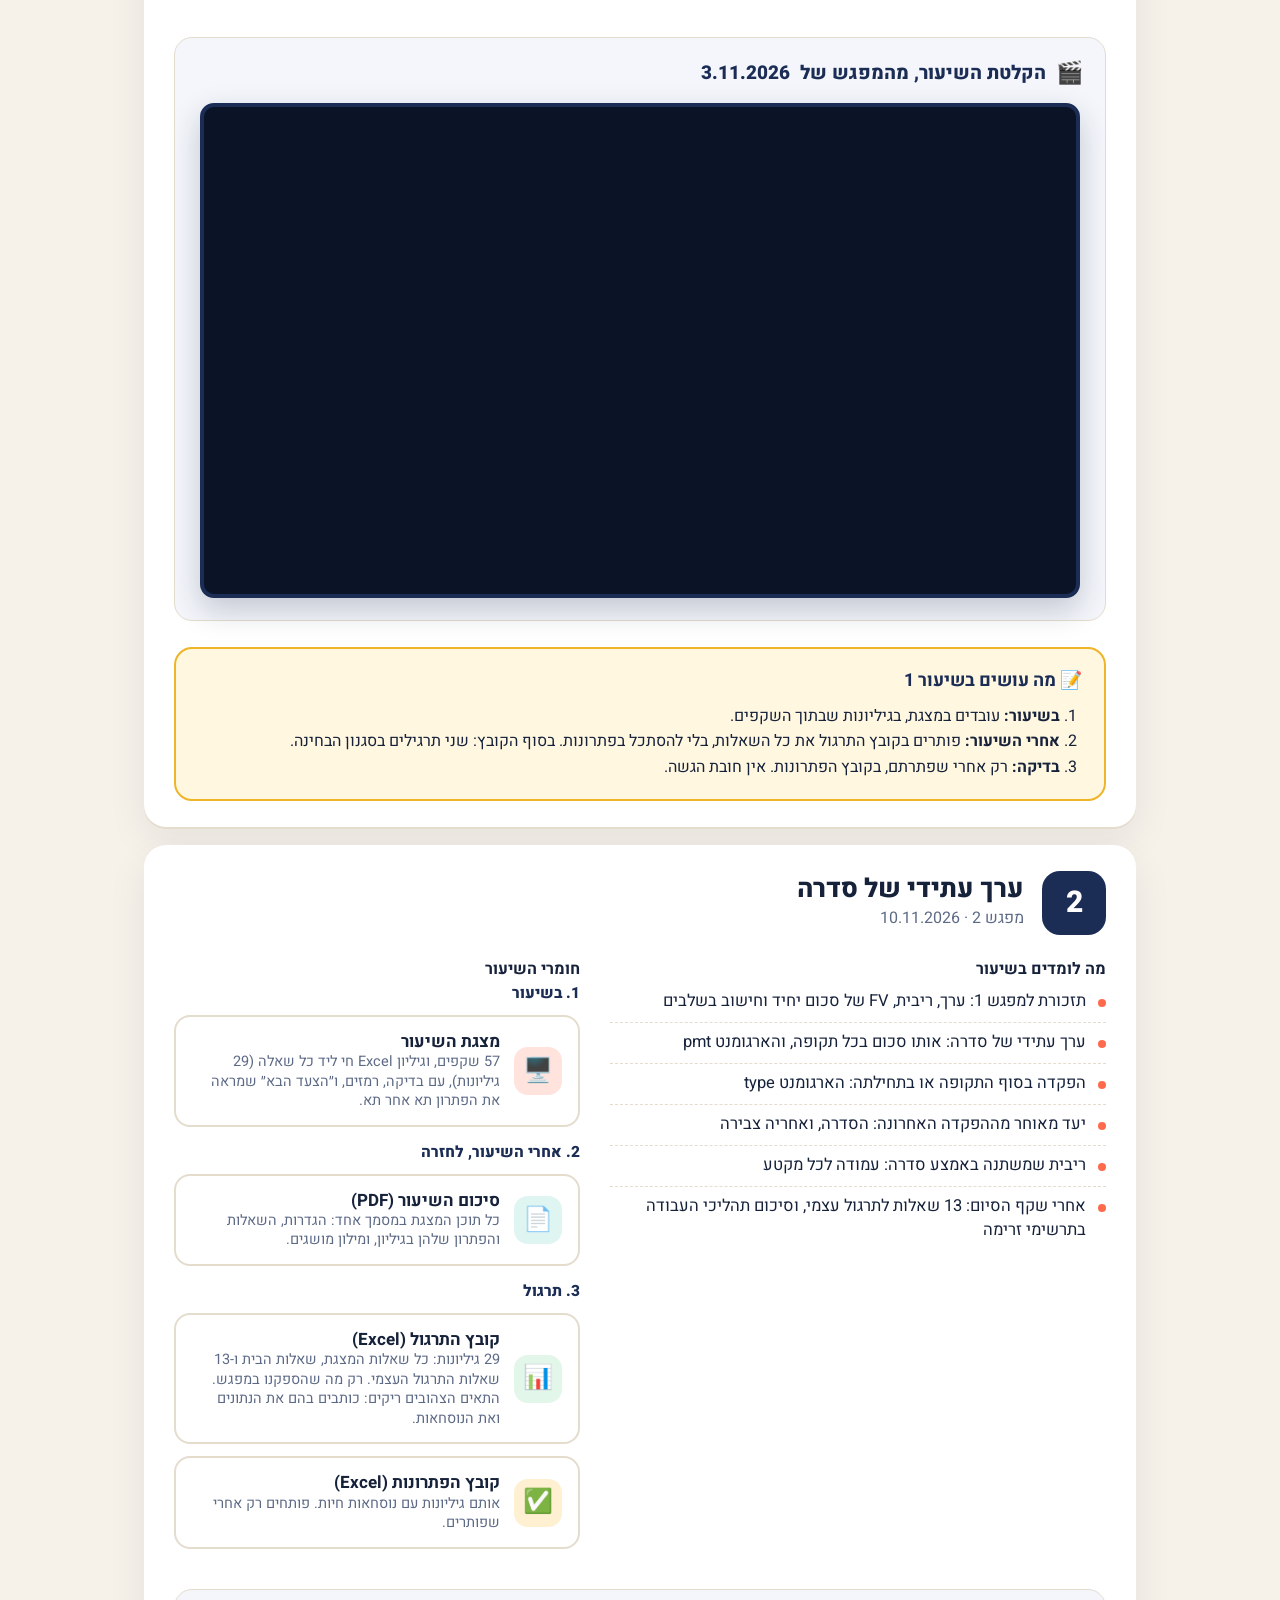
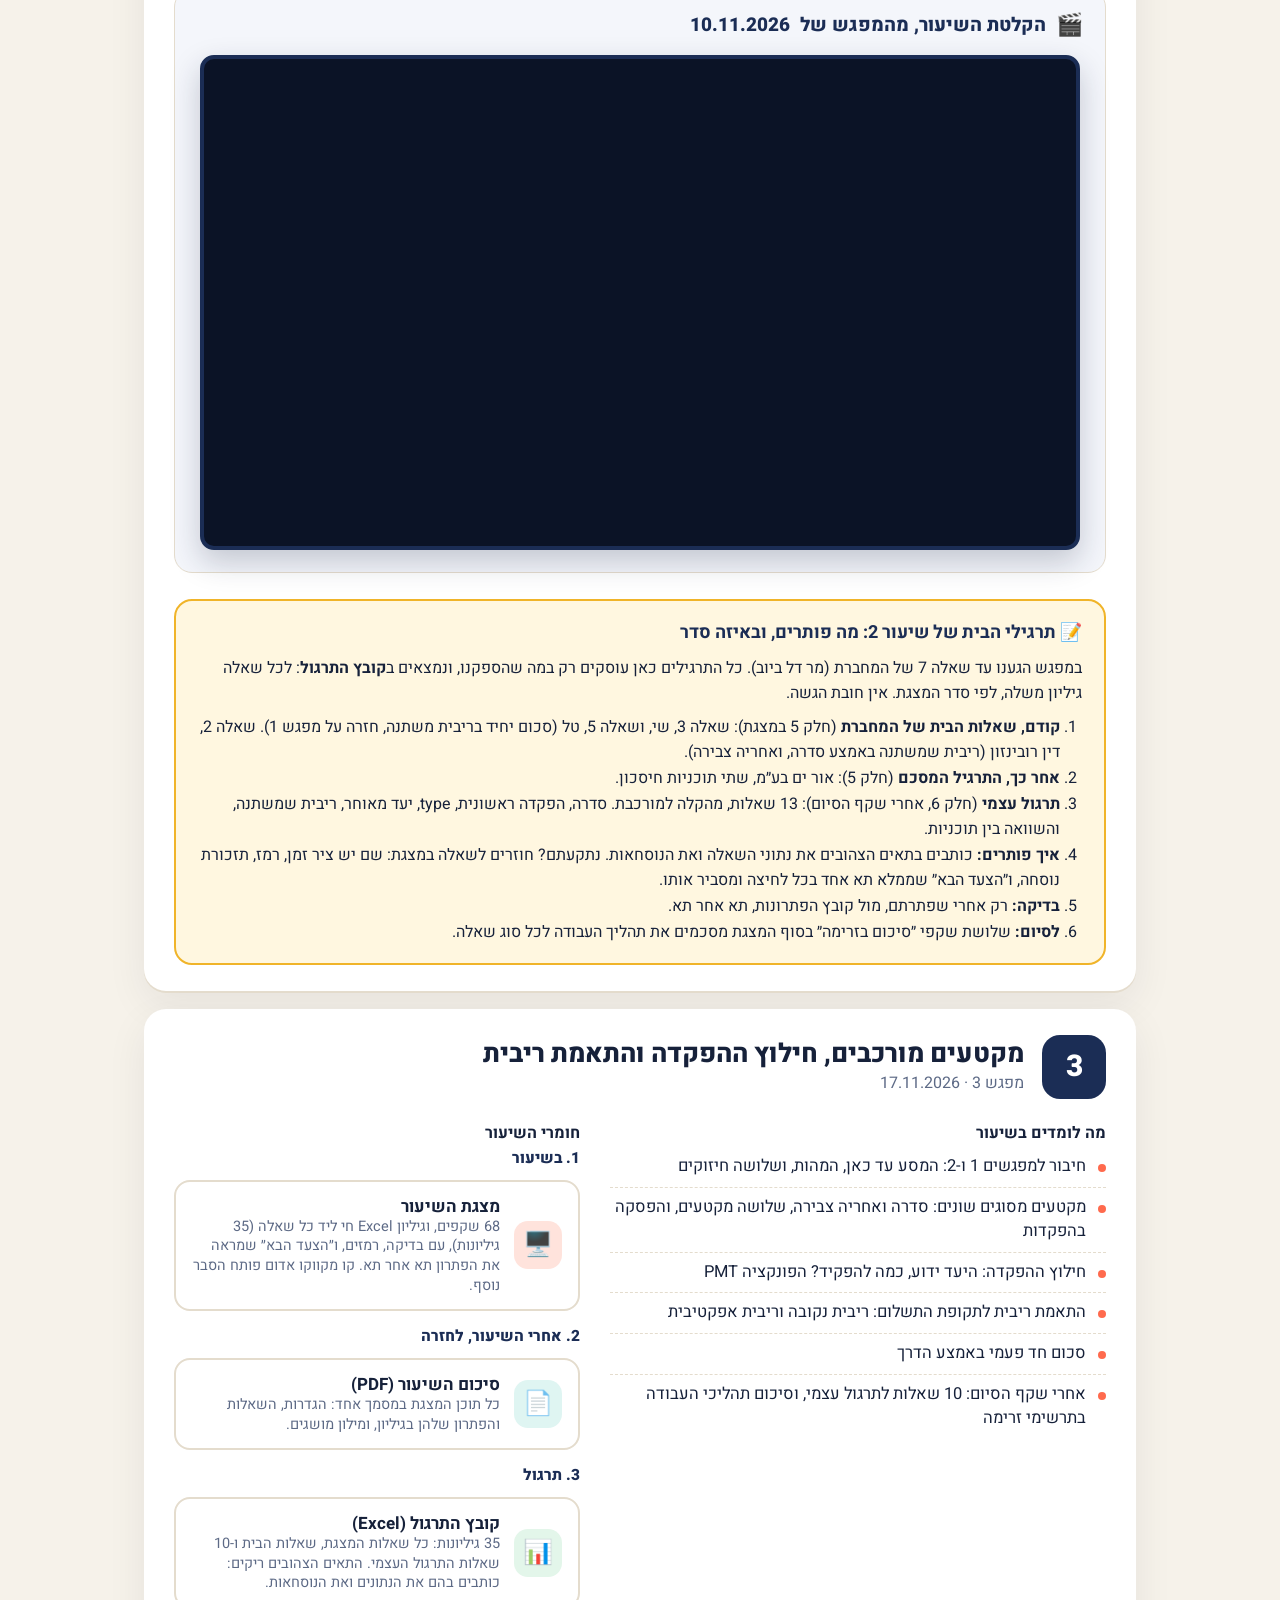
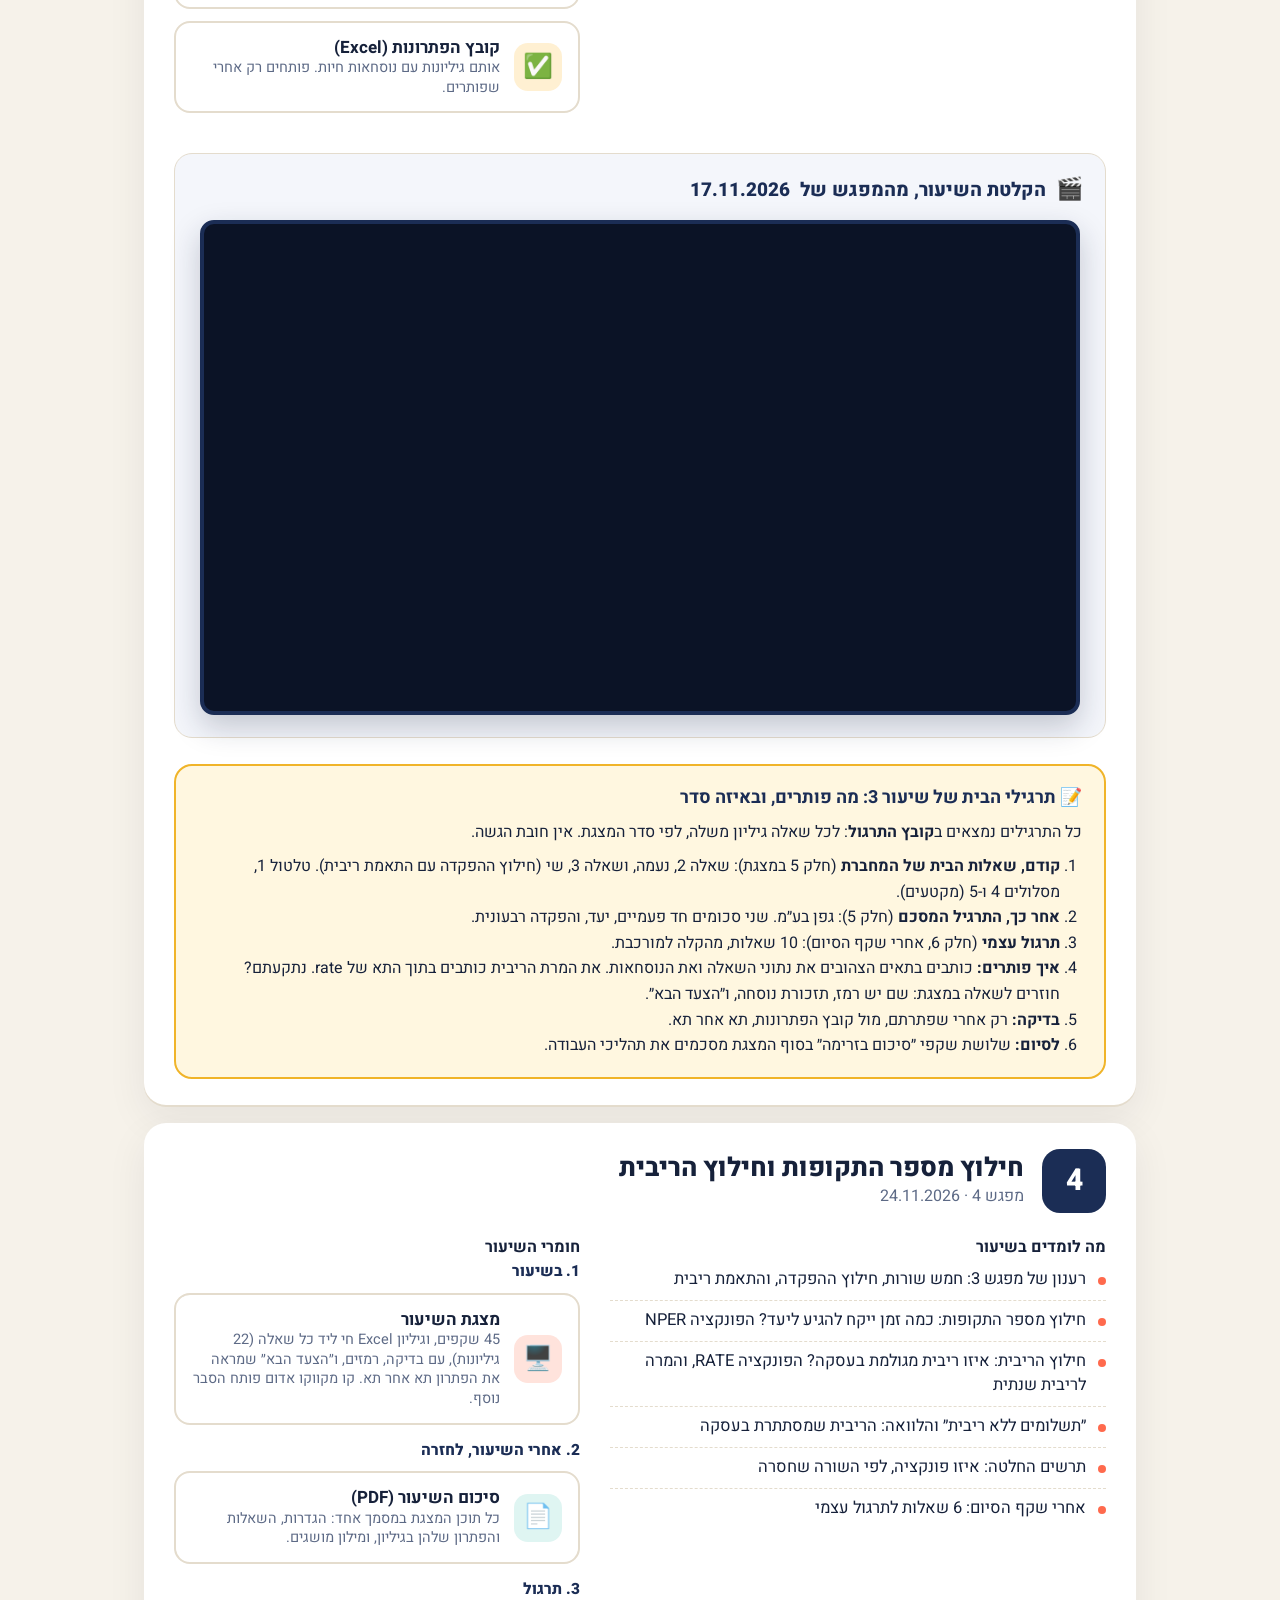
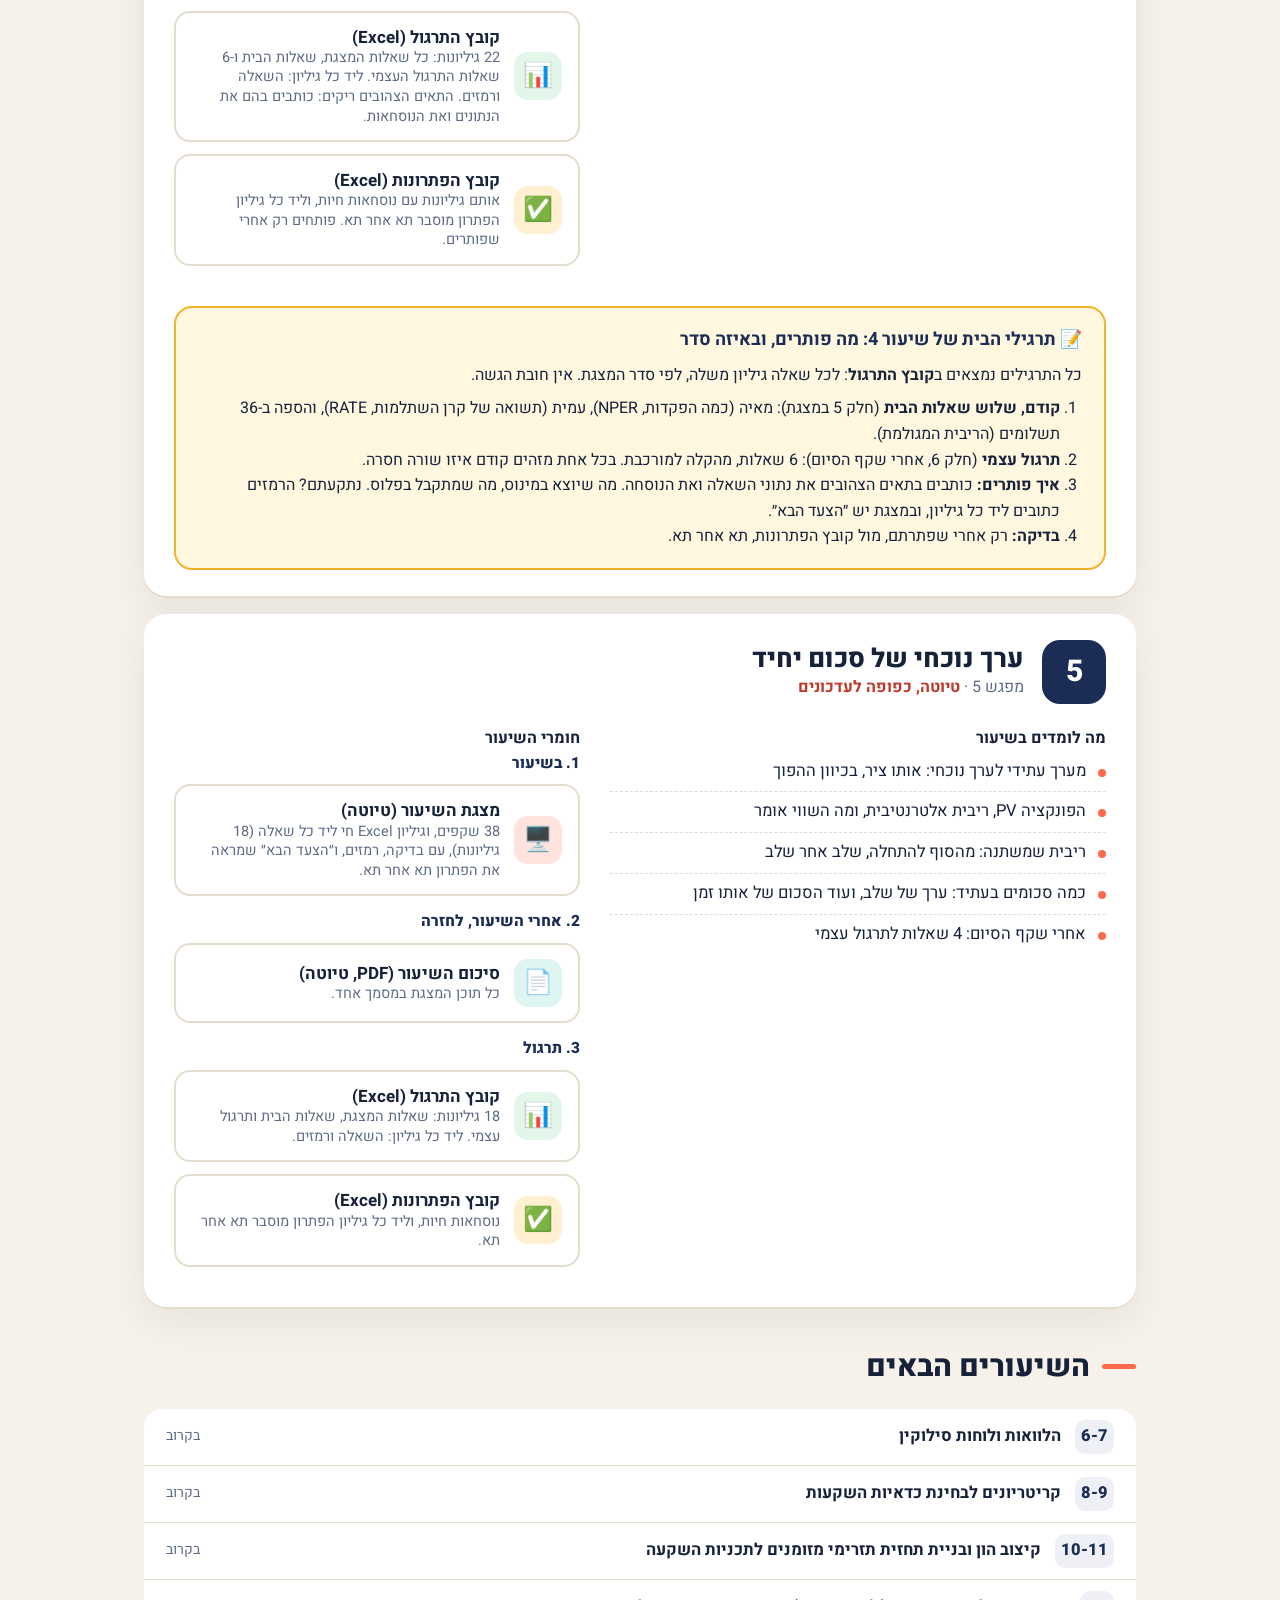
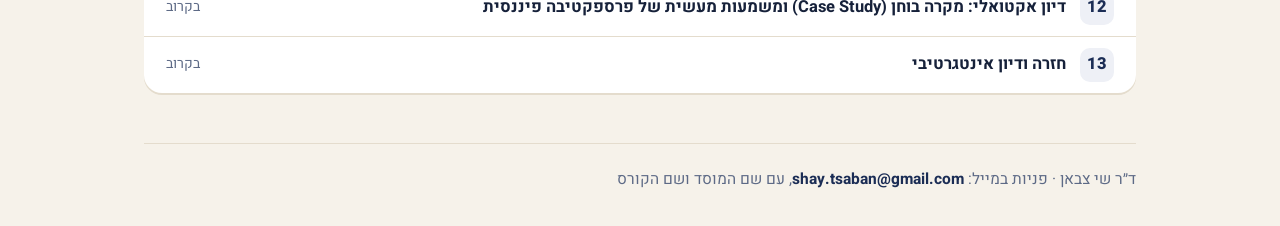
==== commit a5548938: "Lesson 4 class notes: rate-conversion decision slide, Noa extension with quarterly maintenance, Mosh" ====
--- a/index.html
+++ b/index.html
@@ -252,7 +252,7 @@
 </ul></div>
 <div><h4>חומרי השיעור</h4>
 <div class="grp"><h5>1. בשיעור</h5><div class="links">
-<a class="lk p" href="lectures/lecture-4/presentation.html"><span class="e">🖥️</span><span><b>מצגת השיעור</b><span class="d"><span class="n">44</span> שקפים, וגיליון Excel חי ליד כל שאלה (<span class="n">22</span> גיליונות), עם בדיקה, רמזים, ו״הצעד הבא״ שמראה את הפתרון תא אחר תא. קו מקווקו אדום פותח הסבר נוסף.</span></span></a>
+<a class="lk p" href="lectures/lecture-4/presentation.html"><span class="e">🖥️</span><span><b>מצגת השיעור</b><span class="d"><span class="n">45</span> שקפים, וגיליון Excel חי ליד כל שאלה (<span class="n">22</span> גיליונות), עם בדיקה, רמזים, ו״הצעד הבא״ שמראה את הפתרון תא אחר תא. קו מקווקו אדום פותח הסבר נוסף.</span></span></a>
 </div></div>
 <div class="grp"><h5>2. אחרי השיעור, לחזרה</h5><div class="links">
 <a class="lk s" href="lectures/lecture-4/summary.pdf"><span class="e">📄</span><span><b>סיכום השיעור (PDF)</b><span class="d">כל תוכן המצגת במסמך אחד: הגדרות, השאלות והפתרון שלהן בגיליון, ומילון מושגים.</span></span></a>
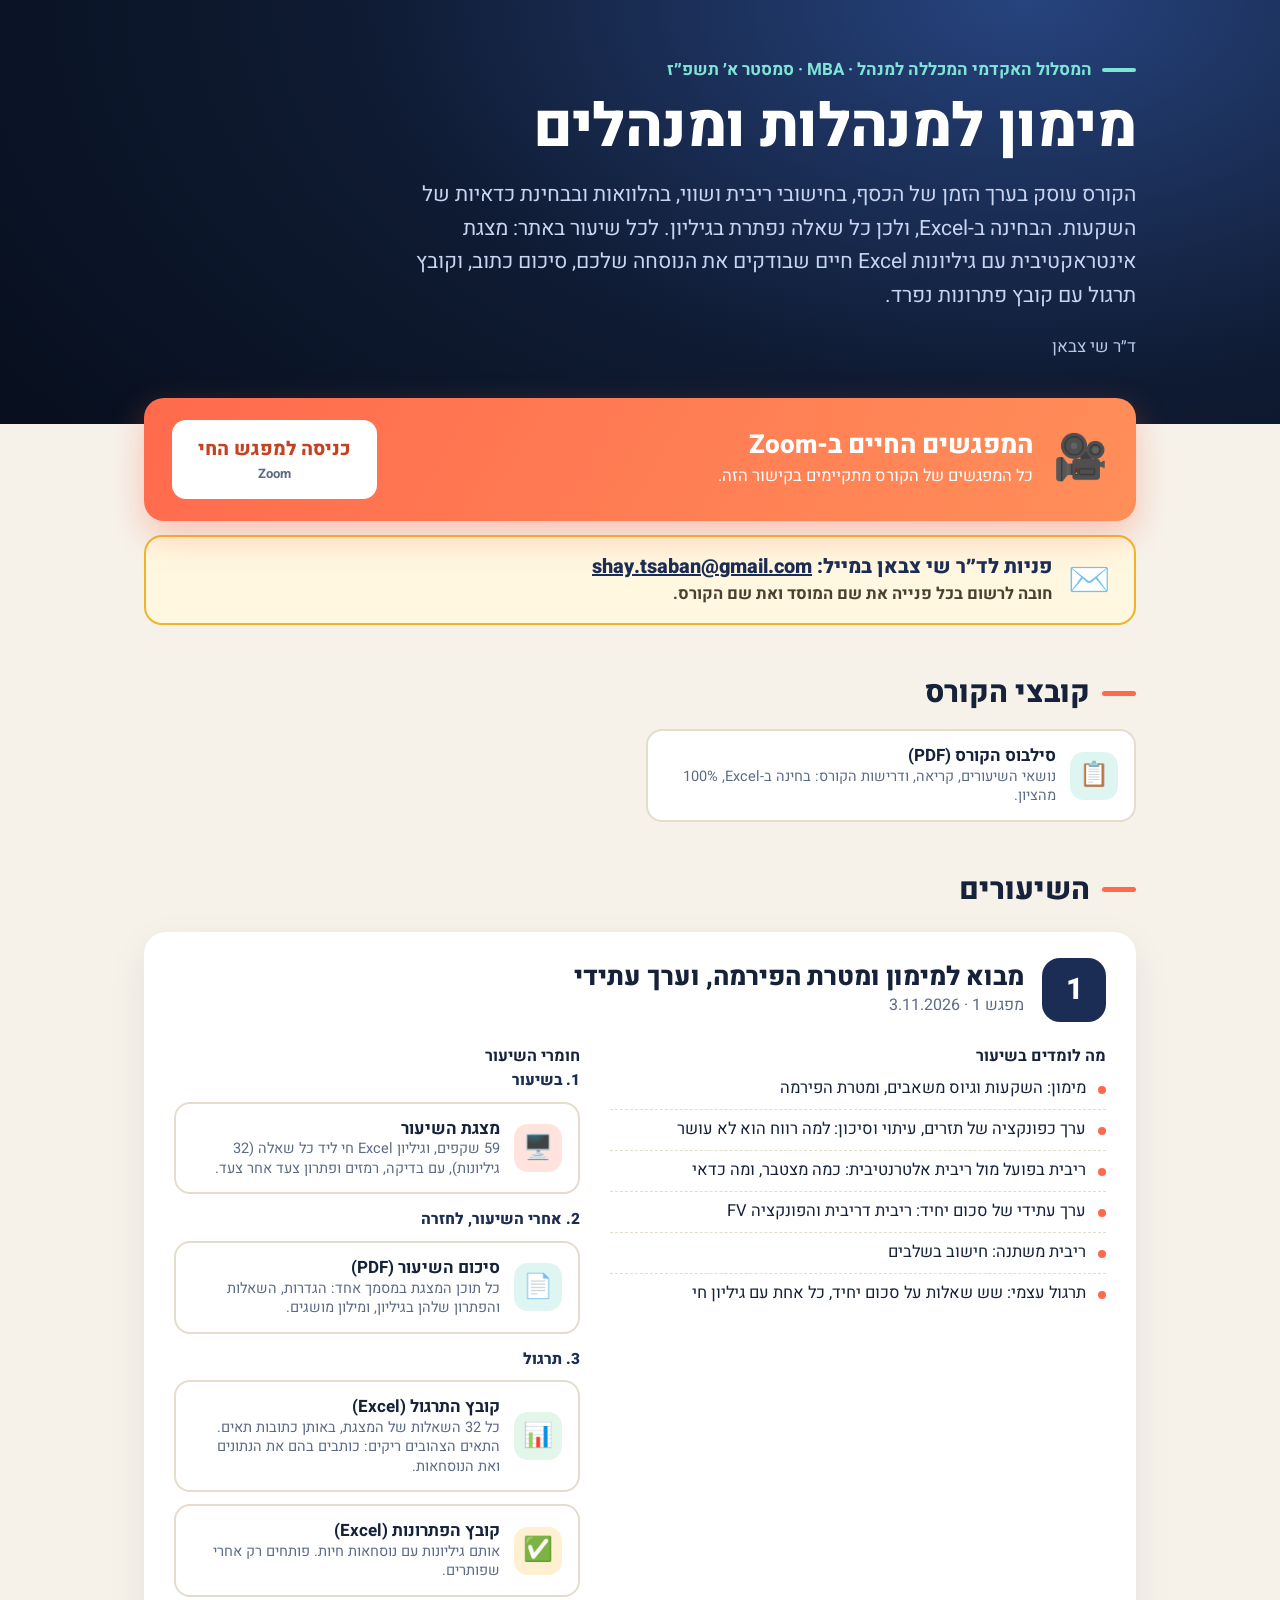
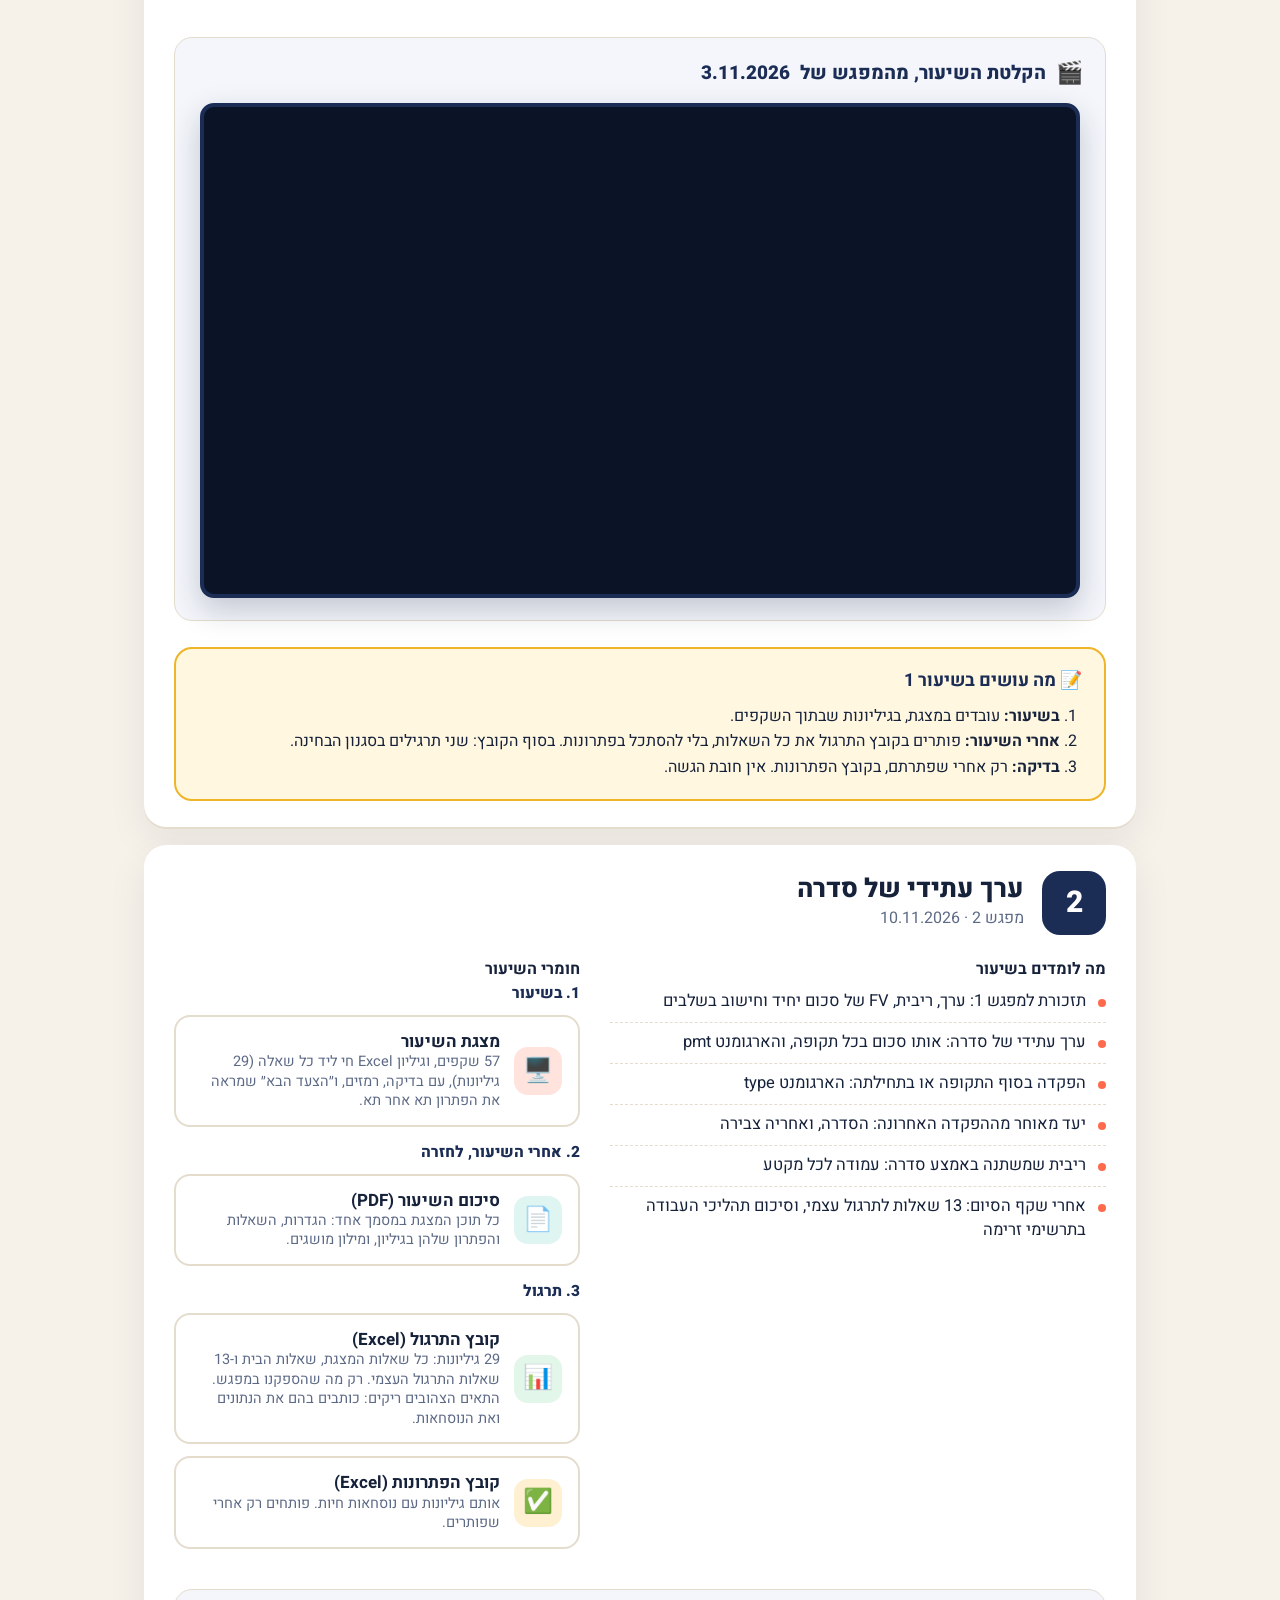
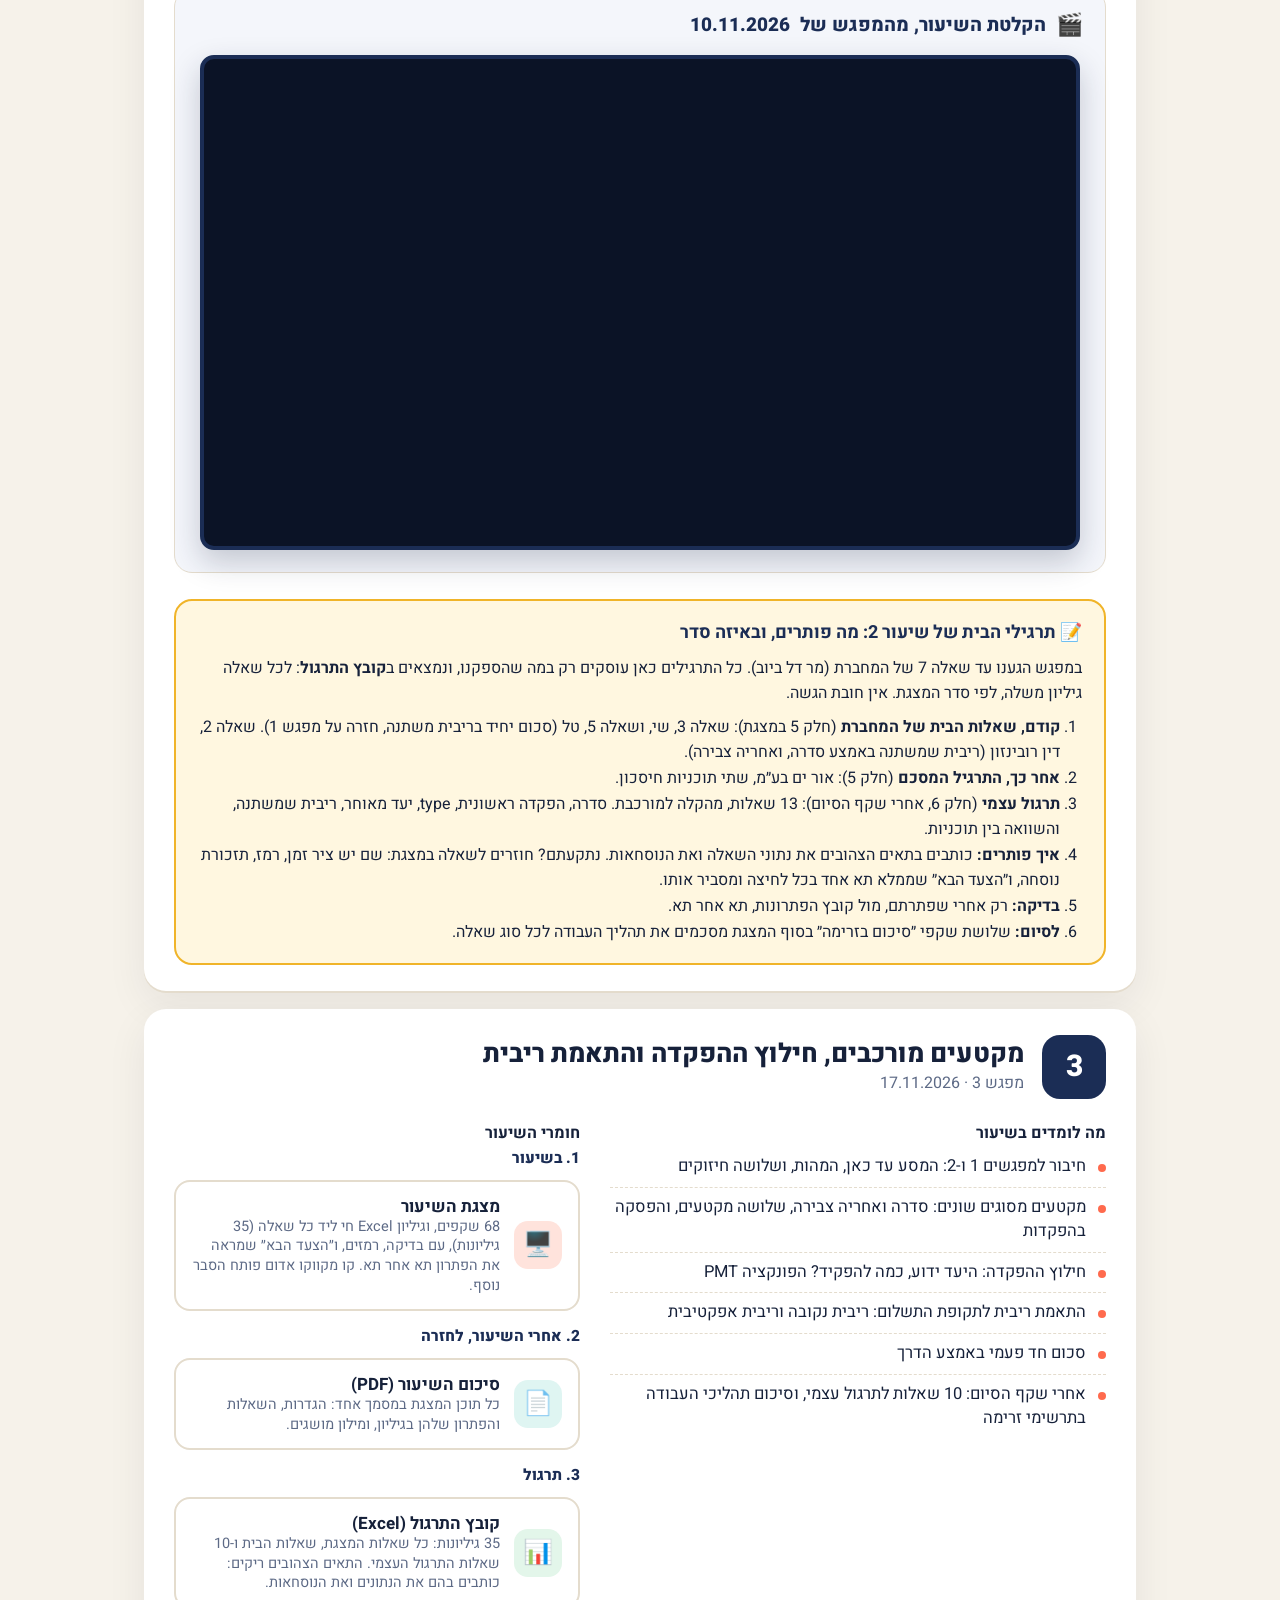
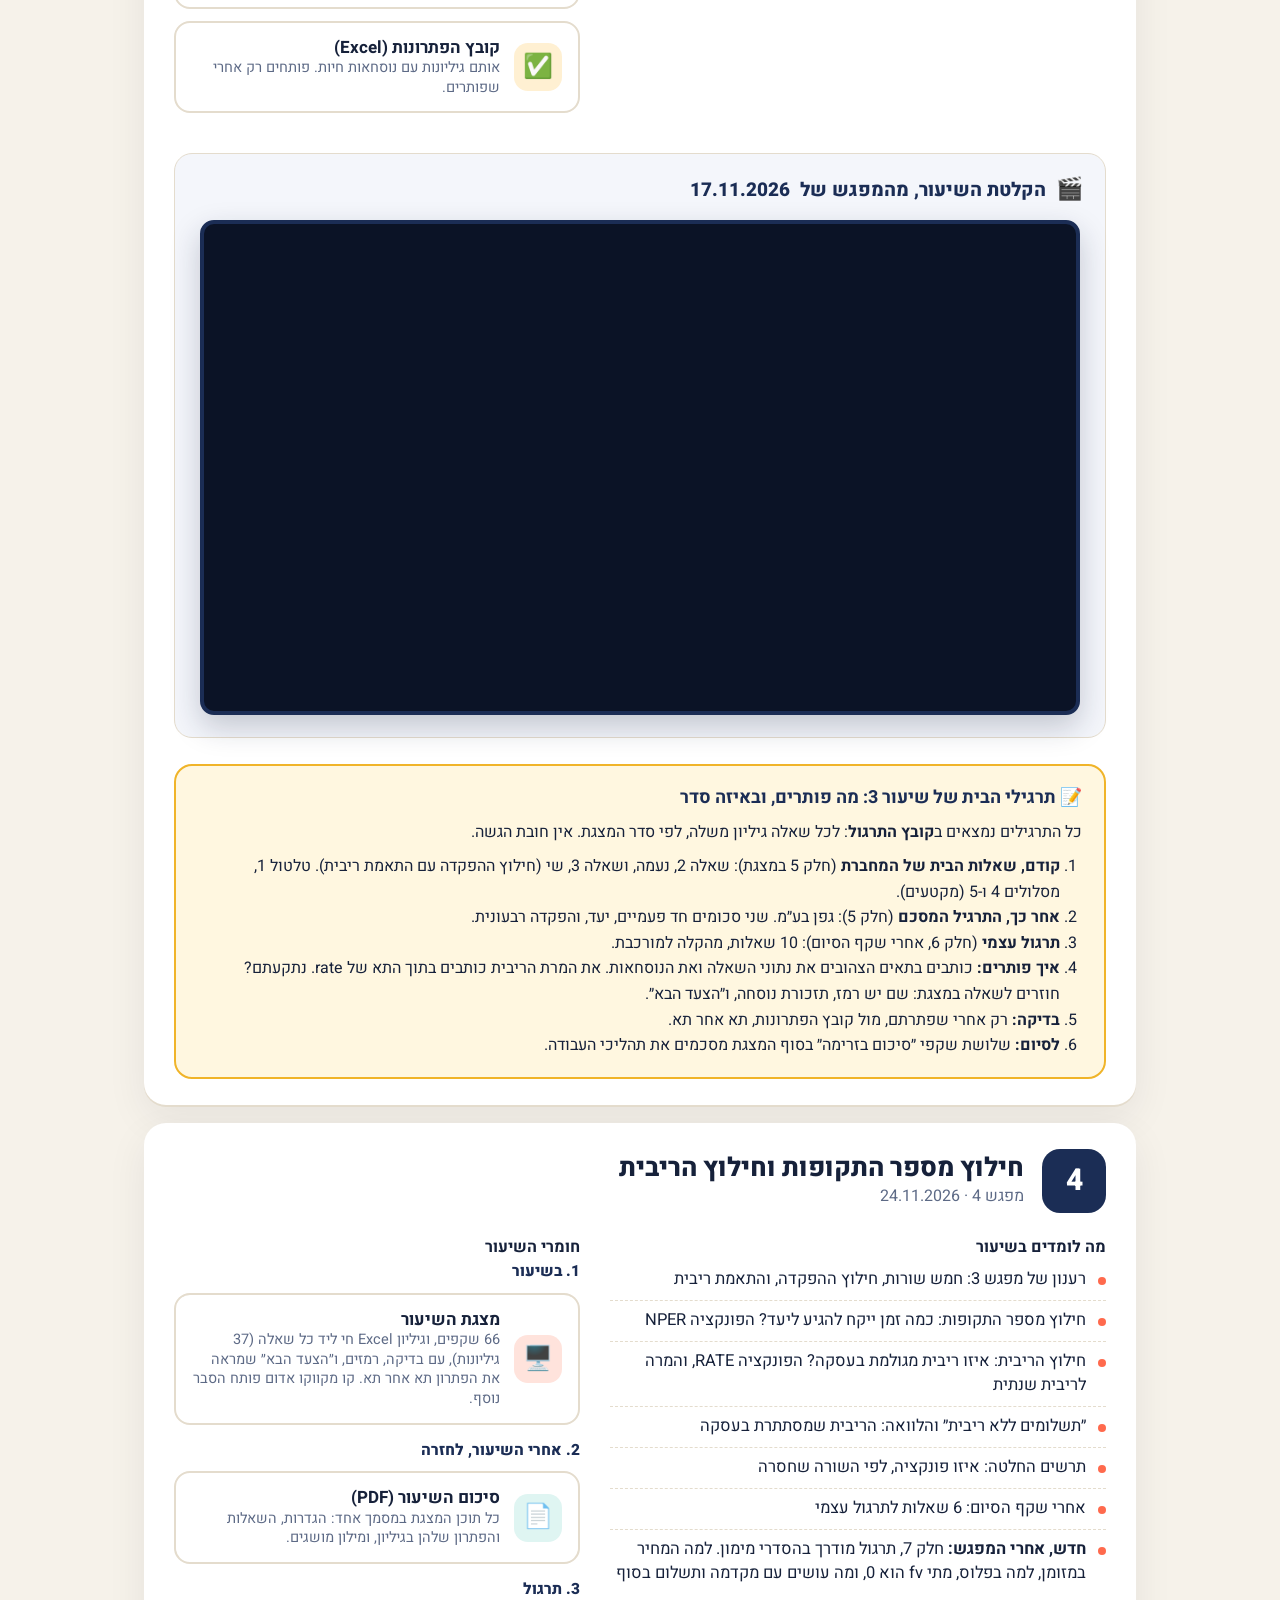
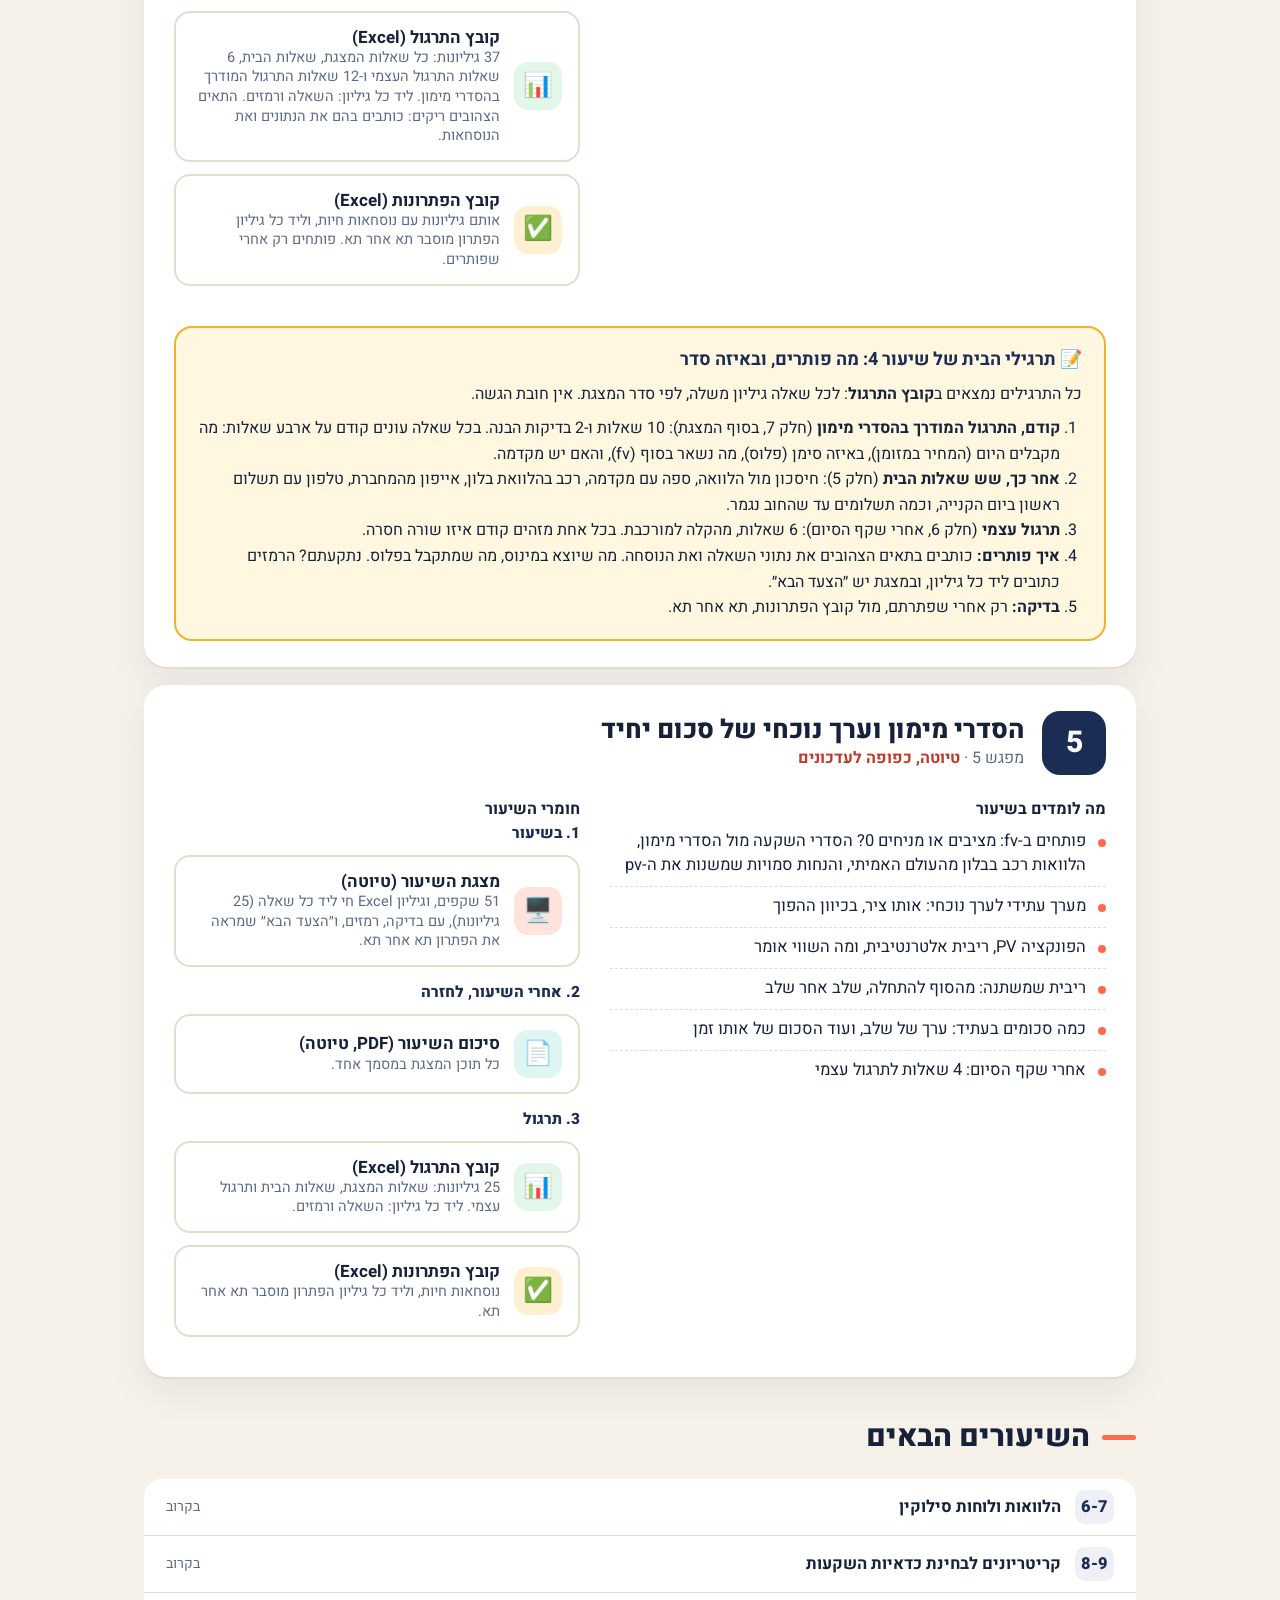
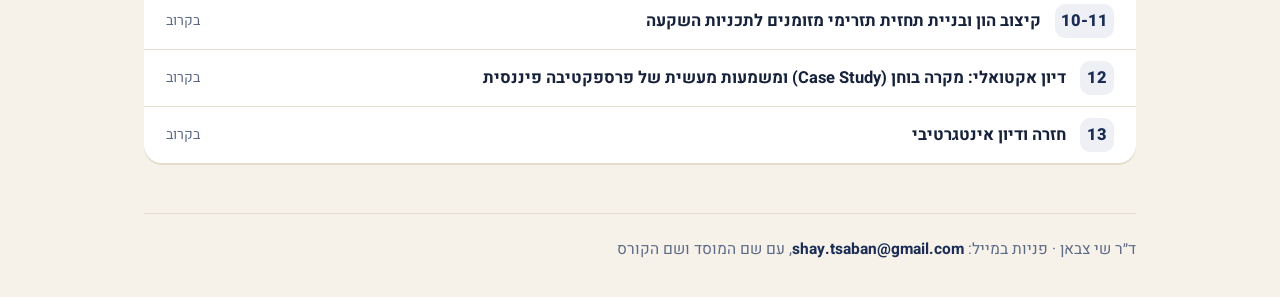
==== commit e9447f82: "Financing arrangements after class: lesson 4 part 7 guided practice (cash price as pv, plus sign, fv" ====
--- a/index.html
+++ b/index.html
@@ -249,16 +249,17 @@
 <li>״תשלומים ללא ריבית״ והלוואה: הריבית שמסתתרת בעסקה</li>
 <li>תרשים החלטה: איזו פונקציה, לפי השורה שחסרה</li>
 <li>אחרי שקף הסיום: <span class="n">6</span> שאלות לתרגול עצמי</li>
-</ul></div>
-<div><h4>חומרי השיעור</h4>
-<div class="grp"><h5>1. בשיעור</h5><div class="links">
-<a class="lk p" href="lectures/lecture-4/presentation.html"><span class="e">🖥️</span><span><b>מצגת השיעור</b><span class="d"><span class="n">45</span> שקפים, וגיליון Excel חי ליד כל שאלה (<span class="n">22</span> גיליונות), עם בדיקה, רמזים, ו״הצעד הבא״ שמראה את הפתרון תא אחר תא. קו מקווקו אדום פותח הסבר נוסף.</span></span></a>
+<li><b>חדש, אחרי המפגש:</b> חלק <span class="n">7</span>, תרגול מודרך בהסדרי מימון. למה המחיר במזומן, למה בפלוס, מתי fv הוא <span class="n">0</span>, ומה עושים עם מקדמה ותשלום בסוף</li>
+</ul></div>
+<div><h4>חומרי השיעור</h4>
+<div class="grp"><h5>1. בשיעור</h5><div class="links">
+<a class="lk p" href="lectures/lecture-4/presentation.html"><span class="e">🖥️</span><span><b>מצגת השיעור</b><span class="d"><span class="n">66</span> שקפים, וגיליון Excel חי ליד כל שאלה (<span class="n">37</span> גיליונות), עם בדיקה, רמזים, ו״הצעד הבא״ שמראה את הפתרון תא אחר תא. קו מקווקו אדום פותח הסבר נוסף.</span></span></a>
 </div></div>
 <div class="grp"><h5>2. אחרי השיעור, לחזרה</h5><div class="links">
 <a class="lk s" href="lectures/lecture-4/summary.pdf"><span class="e">📄</span><span><b>סיכום השיעור (PDF)</b><span class="d">כל תוכן המצגת במסמך אחד: הגדרות, השאלות והפתרון שלהן בגיליון, ומילון מושגים.</span></span></a>
 </div></div>
 <div class="grp"><h5>3. תרגול</h5><div class="links">
-<a class="lk x" href="materials/practice-4.xlsx" download><span class="e">📊</span><span><b>קובץ התרגול (Excel)</b><span class="d"><span class="n">22</span> גיליונות: כל שאלות המצגת, שאלות הבית ו-<span class="n">6</span> שאלות התרגול העצמי. ליד כל גיליון: השאלה ורמזים. התאים הצהובים ריקים: כותבים בהם את הנתונים ואת הנוסחאות.</span></span></a>
+<a class="lk x" href="materials/practice-4.xlsx" download><span class="e">📊</span><span><b>קובץ התרגול (Excel)</b><span class="d"><span class="n">37</span> גיליונות: כל שאלות המצגת, שאלות הבית, <span class="n">6</span> שאלות התרגול העצמי ו-<span class="n">12</span> שאלות התרגול המודרך בהסדרי מימון. ליד כל גיליון: השאלה ורמזים. התאים הצהובים ריקים: כותבים בהם את הנתונים ואת הנוסחאות.</span></span></a>
 <a class="lk r" href="materials/practice-4-solutions.xlsx" download><span class="e">✅</span><span><b>קובץ הפתרונות (Excel)</b><span class="d">אותם גיליונות עם נוסחאות חיות, וליד כל גיליון הפתרון מוסבר תא אחר תא. פותחים רק אחרי שפותרים.</span></span></a>
 </div></div>
 </div>
@@ -266,16 +267,18 @@
 <div class="todo"><h4>📝 תרגילי הבית של שיעור <span class="n">4</span>: מה פותרים, ובאיזה סדר</h4>
 <p style="font-size:16px;margin:0 0 8px">כל התרגילים נמצאים ב<b>קובץ התרגול</b>: לכל שאלה גיליון משלה, לפי סדר המצגת. אין חובת הגשה.</p>
 <ol>
-<li><b>קודם, שלוש שאלות הבית</b> (חלק <span class="n">5</span> במצגת): מאיה (כמה הפקדות, NPER), עמית (תשואה של קרן השתלמות, RATE), והספה ב-<span class="n">36</span> תשלומים (הריבית המגולמת).</li>
+<li><b>קודם, התרגול המודרך בהסדרי מימון</b> (חלק <span class="n">7</span>, בסוף המצגת): <span class="n">10</span> שאלות ו-<span class="n">2</span> בדיקות הבנה. בכל שאלה עונים קודם על ארבע שאלות: מה מקבלים היום (המחיר במזומן), באיזה סימן (פלוס), מה נשאר בסוף (fv), והאם יש מקדמה.</li>
+<li><b>אחר כך, שש שאלות הבית</b> (חלק <span class="n">5</span>): חיסכון מול הלוואה, ספה עם מקדמה, רכב בהלוואת בלון, אייפון מהמחברת, טלפון עם תשלום ראשון ביום הקנייה, וכמה תשלומים עד שהחוב נגמר.</li>
 <li><b>תרגול עצמי</b> (חלק <span class="n">6</span>, אחרי שקף הסיום): <span class="n">6</span> שאלות, מהקלה למורכבת. בכל אחת מזהים קודם איזו שורה חסרה.</li>
 <li><b>איך פותרים:</b> כותבים בתאים הצהובים את נתוני השאלה ואת הנוסחה. מה שיוצא במינוס, מה שמתקבל בפלוס. נתקעתם? הרמזים כתובים ליד כל גיליון, ובמצגת יש ״הצעד הבא״.</li>
 <li><b>בדיקה:</b> רק אחרי שפתרתם, מול קובץ הפתרונות, תא אחר תא.</li>
 </ol></div>
 </article>
 <article class="lec" id="lesson-5">
-<div class="lec-head"><div class="lec-n">5</div><div><h3>ערך נוכחי של סכום יחיד</h3><div class="sub">מפגש <span class="n">5</span> · <b style="color:#c0392b">טיוטה, כפופה לעדכונים</b></div></div></div>
-<div class="lec-body">
-<div><h4>מה לומדים בשיעור</h4><ul class="learn">
+<div class="lec-head"><div class="lec-n">5</div><div><h3>הסדרי מימון וערך נוכחי של סכום יחיד</h3><div class="sub">מפגש <span class="n">5</span> · <b style="color:#c0392b">טיוטה, כפופה לעדכונים</b></div></div></div>
+<div class="lec-body">
+<div><h4>מה לומדים בשיעור</h4><ul class="learn">
+<li>פותחים ב-fv: מציבים או מניחים <span class="n">0</span>? הסדרי השקעה מול הסדרי מימון, הלוואות רכב בבלון מהעולם האמיתי, והנחות סמויות שמשנות את ה-pv</li>
 <li>מערך עתידי לערך נוכחי: אותו ציר, בכיוון ההפוך</li>
 <li>הפונקציה PV, ריבית אלטרנטיבית, ומה השווי אומר</li>
 <li>ריבית שמשתנה: מהסוף להתחלה, שלב אחר שלב</li>
@@ -284,13 +287,13 @@
 </ul></div>
 <div><h4>חומרי השיעור</h4>
 <div class="grp"><h5>1. בשיעור</h5><div class="links">
-<a class="lk p" href="lectures/lecture-5/presentation.html"><span class="e">🖥️</span><span><b>מצגת השיעור (טיוטה)</b><span class="d"><span class="n">38</span> שקפים, וגיליון Excel חי ליד כל שאלה (<span class="n">18</span> גיליונות), עם בדיקה, רמזים, ו״הצעד הבא״ שמראה את הפתרון תא אחר תא.</span></span></a>
+<a class="lk p" href="lectures/lecture-5/presentation.html"><span class="e">🖥️</span><span><b>מצגת השיעור (טיוטה)</b><span class="d"><span class="n">51</span> שקפים, וגיליון Excel חי ליד כל שאלה (<span class="n">25</span> גיליונות), עם בדיקה, רמזים, ו״הצעד הבא״ שמראה את הפתרון תא אחר תא.</span></span></a>
 </div></div>
 <div class="grp"><h5>2. אחרי השיעור, לחזרה</h5><div class="links">
 <a class="lk s" href="lectures/lecture-5/summary.pdf"><span class="e">📄</span><span><b>סיכום השיעור (PDF, טיוטה)</b><span class="d">כל תוכן המצגת במסמך אחד.</span></span></a>
 </div></div>
 <div class="grp"><h5>3. תרגול</h5><div class="links">
-<a class="lk x" href="materials/practice-5.xlsx" download><span class="e">📊</span><span><b>קובץ התרגול (Excel)</b><span class="d"><span class="n">18</span> גיליונות: שאלות המצגת, שאלות הבית ותרגול עצמי. ליד כל גיליון: השאלה ורמזים.</span></span></a>
+<a class="lk x" href="materials/practice-5.xlsx" download><span class="e">📊</span><span><b>קובץ התרגול (Excel)</b><span class="d"><span class="n">25</span> גיליונות: שאלות המצגת, שאלות הבית ותרגול עצמי. ליד כל גיליון: השאלה ורמזים.</span></span></a>
 <a class="lk r" href="materials/practice-5-solutions.xlsx" download><span class="e">✅</span><span><b>קובץ הפתרונות (Excel)</b><span class="d">נוסחאות חיות, וליד כל גיליון הפתרון מוסבר תא אחר תא.</span></span></a>
 </div></div>
 </div>
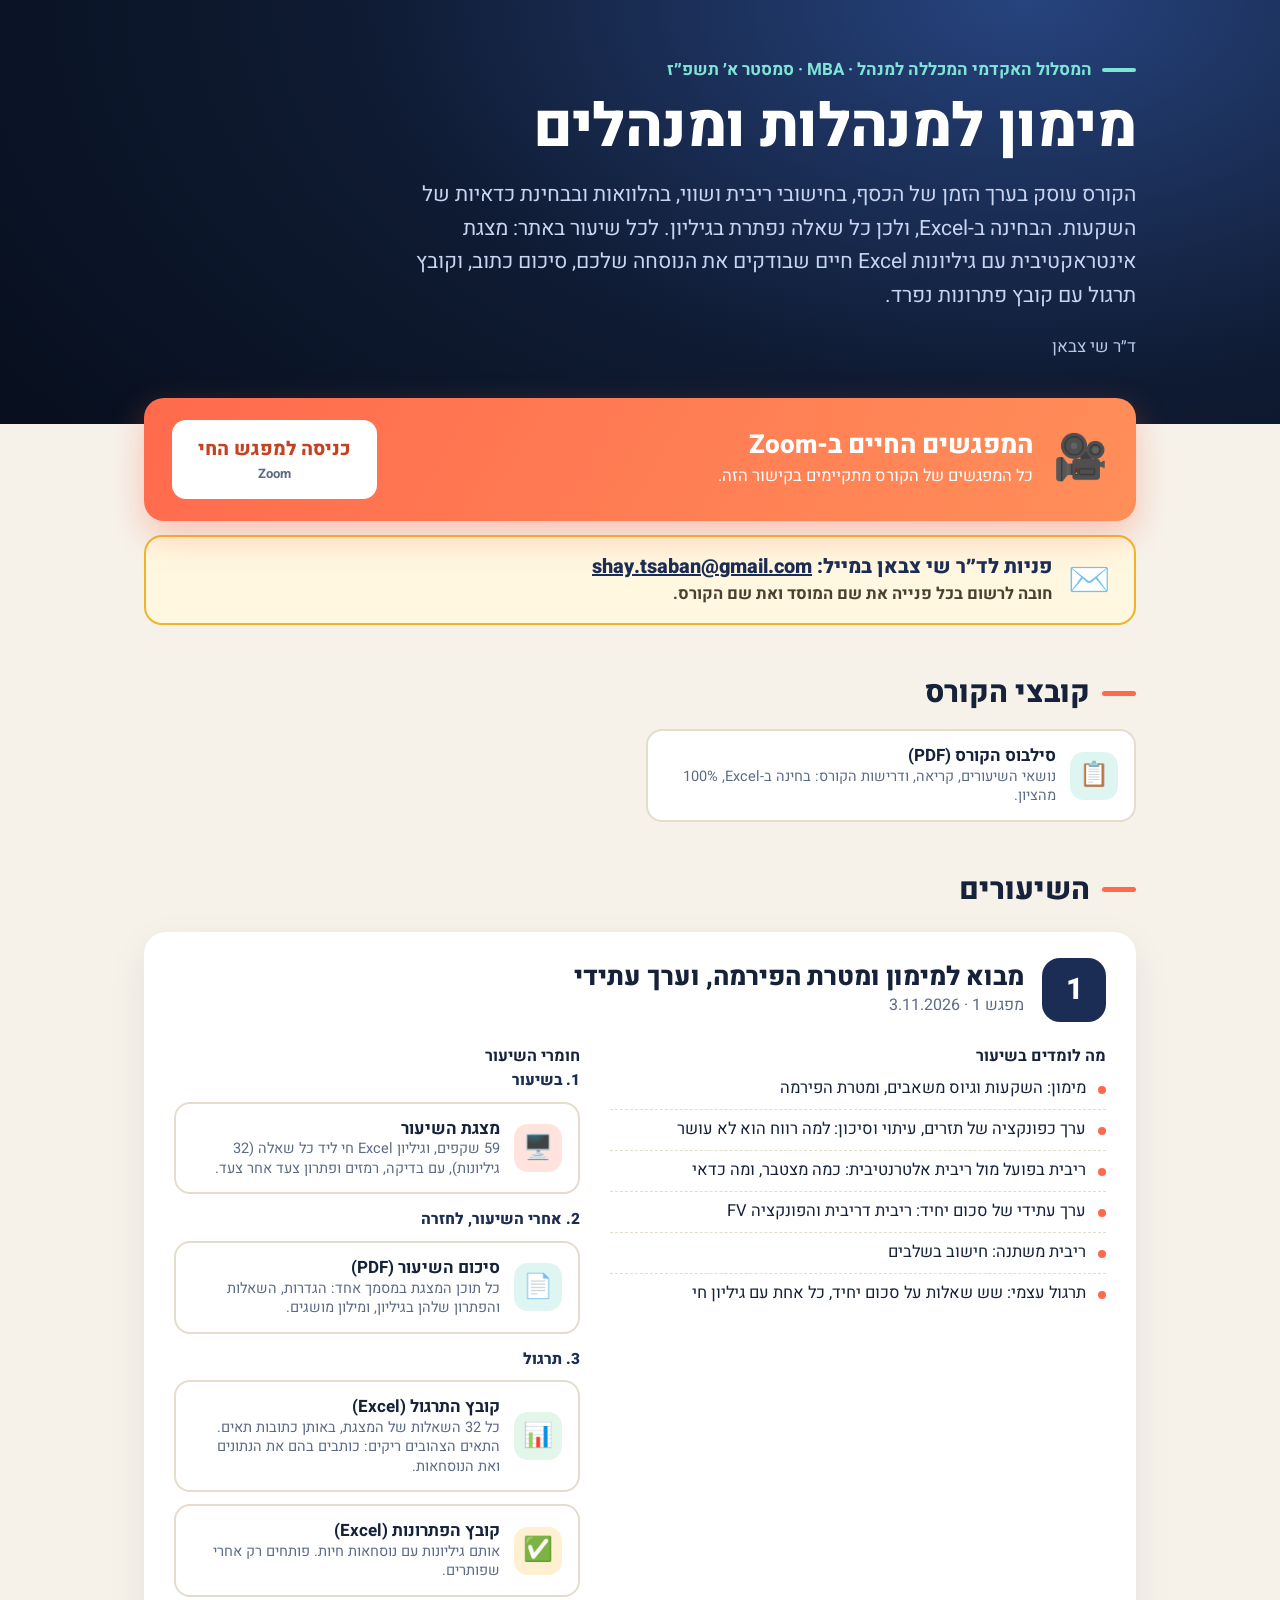
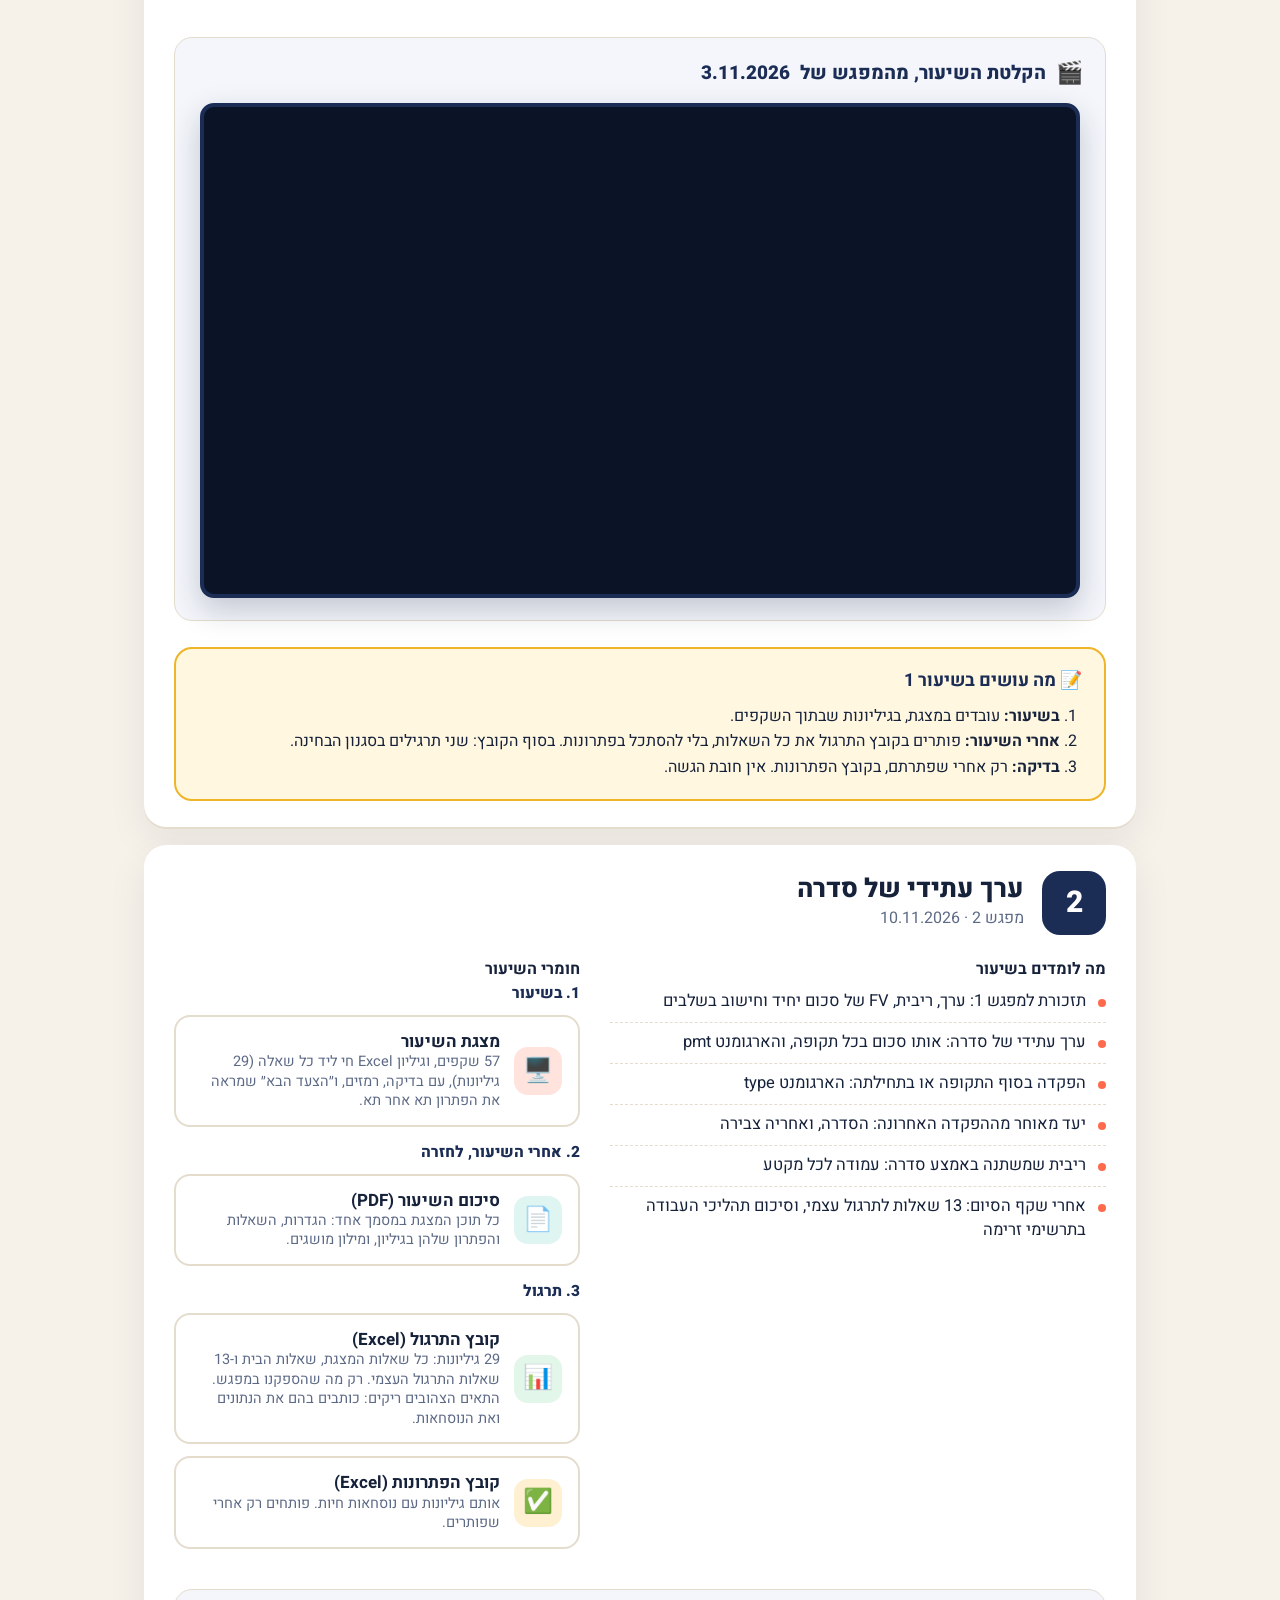
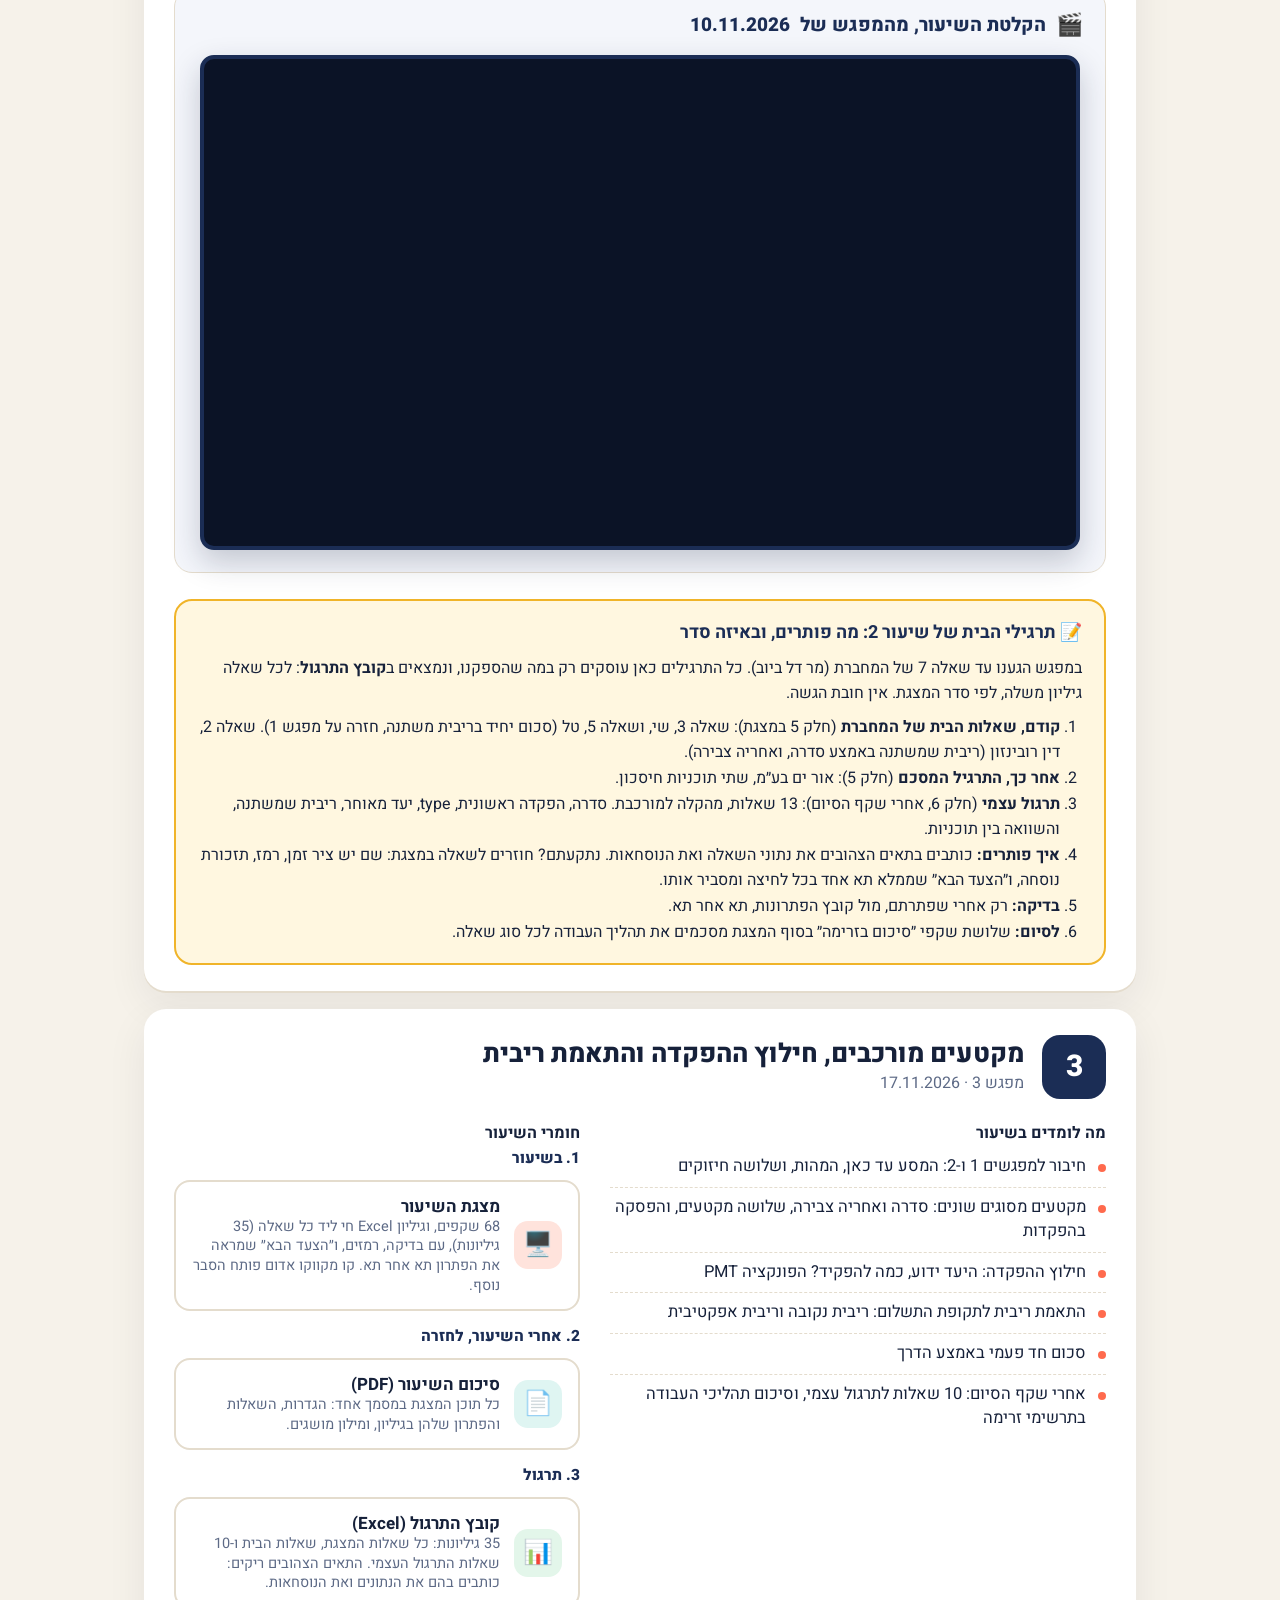
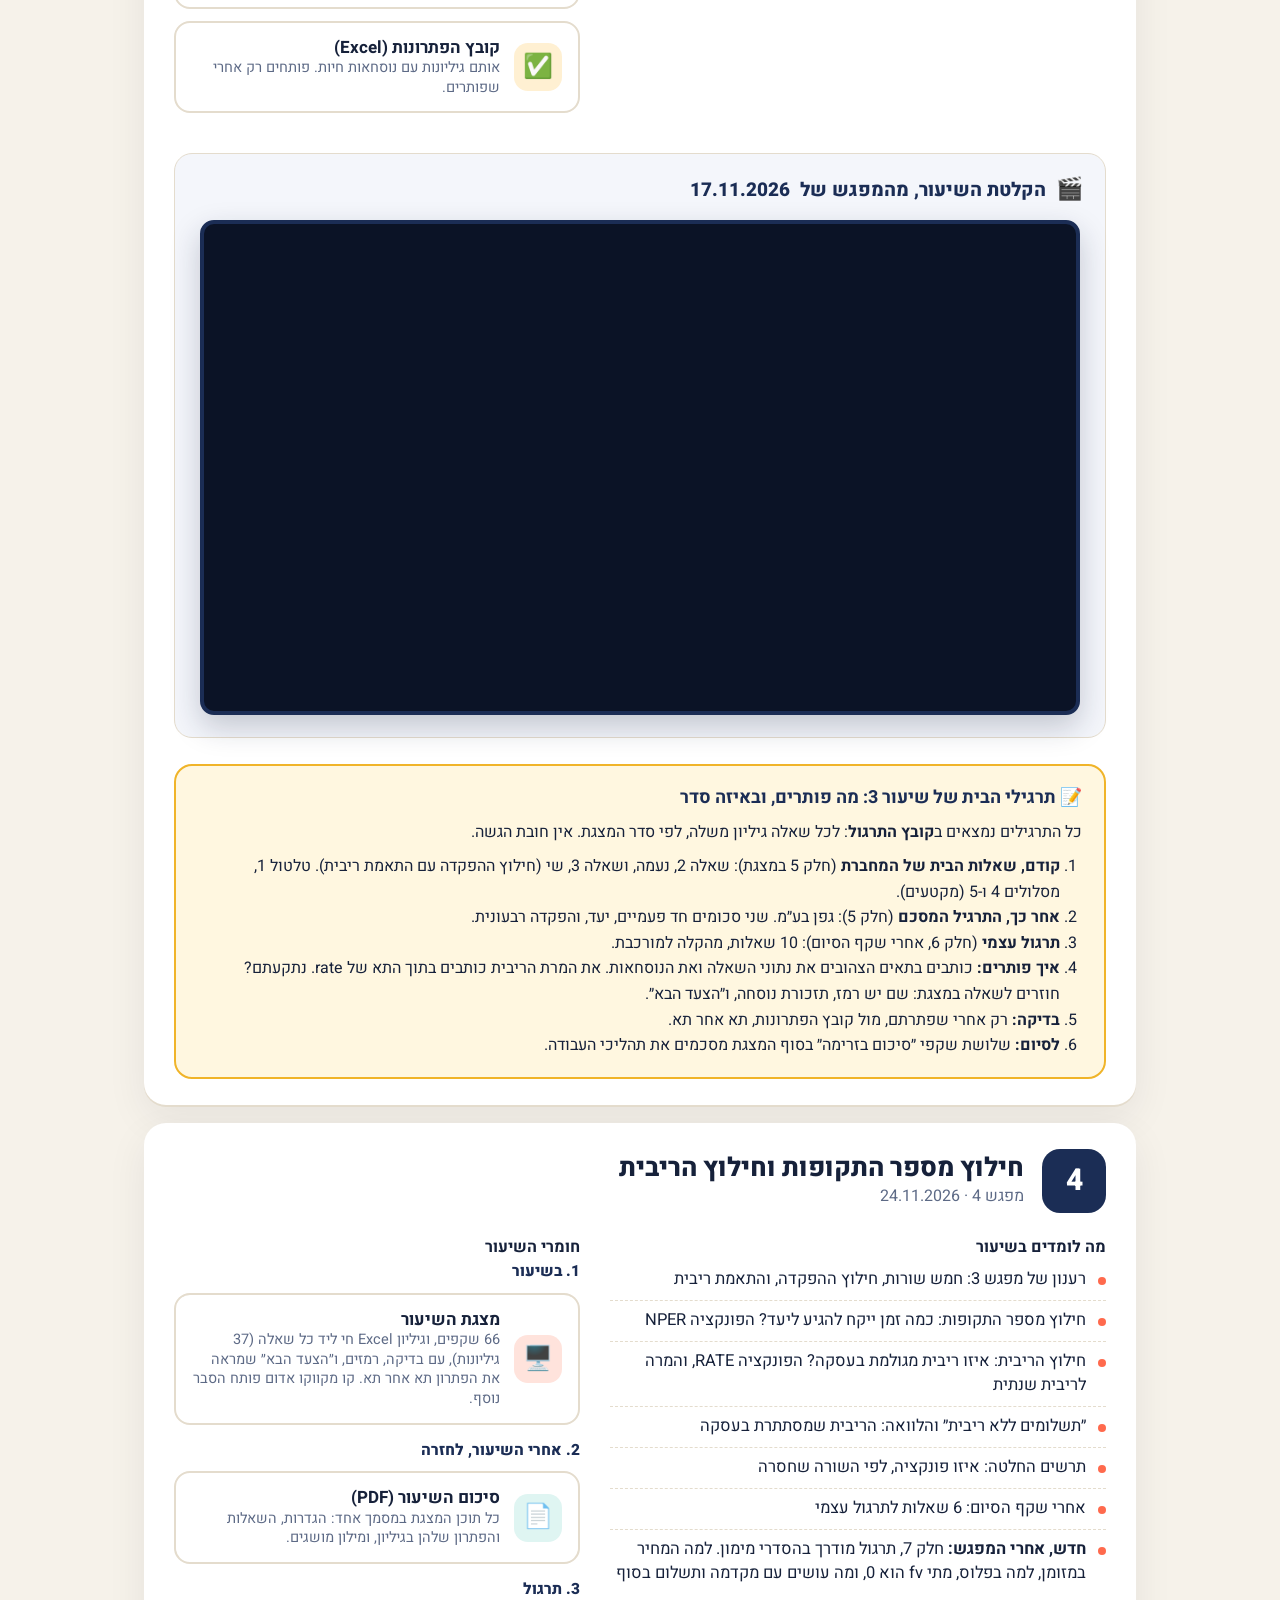
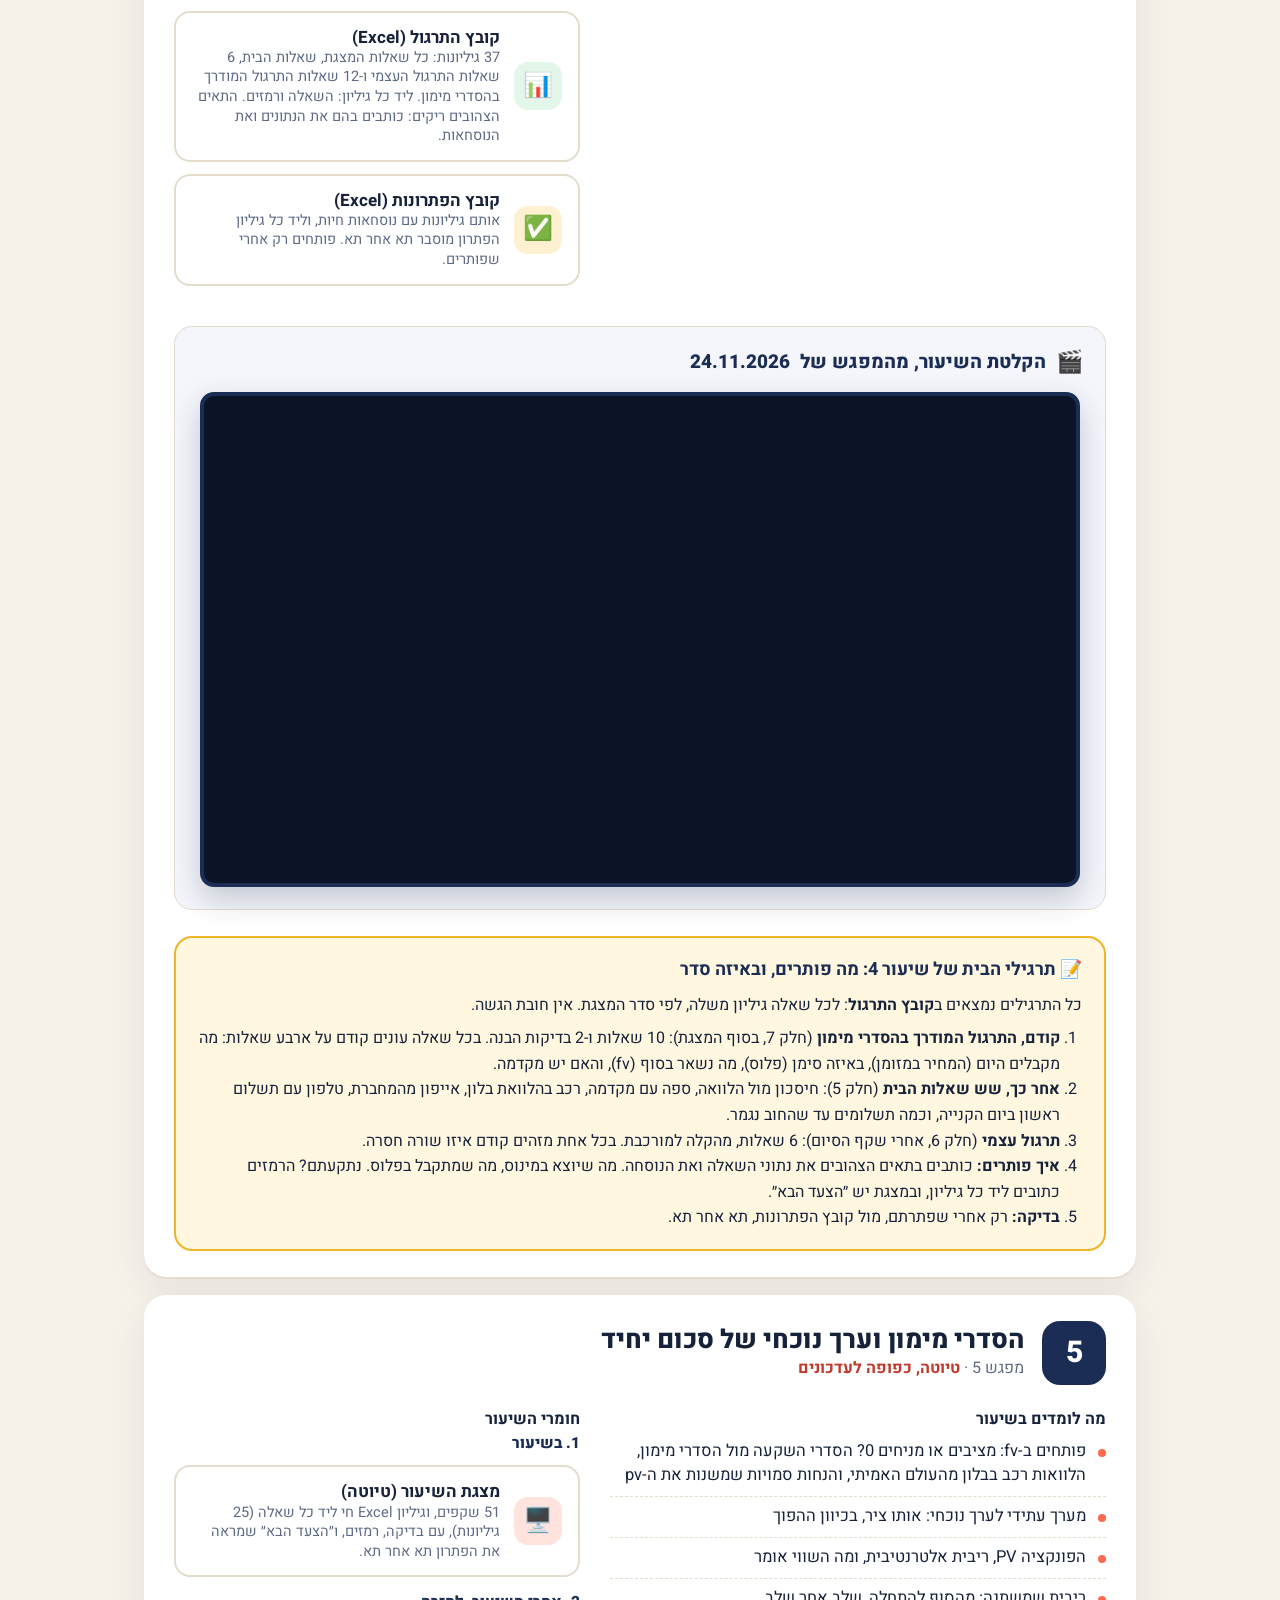
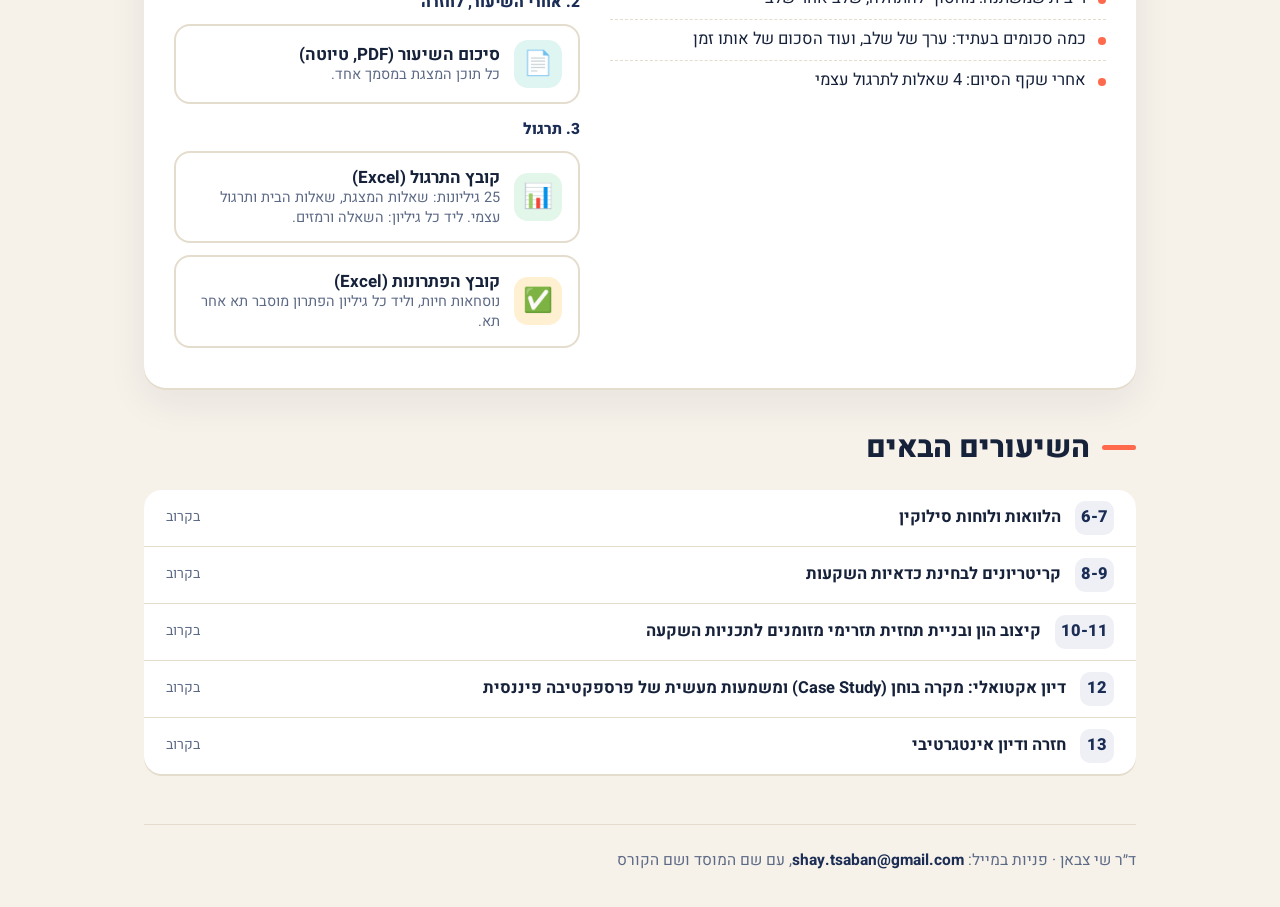
==== commit 21e95cba: "Hub: embed the lesson 4 recording (24.11.2026) in #rec-4 Co-Authored-By: Claude Opus 5.5 <noreply@an" ====
--- a/index.html
+++ b/index.html
@@ -264,6 +264,10 @@
 </div></div>
 </div>
 </div>
+<div class="rec"><h4>הקלטת השיעור, מהמפגש של <span class="n">24.11.2026</span></h4>
+<div class="recbox" id="rec-4">
+<iframe src="https://www.youtube-nocookie.com/embed/g6drYrgCcnY" title="הקלטת שיעור 4" loading="lazy" allow="accelerometer; autoplay; clipboard-write; encrypted-media; gyroscope; picture-in-picture; web-share" referrerpolicy="strict-origin-when-cross-origin" allowfullscreen></iframe>
+</div></div>
 <div class="todo"><h4>📝 תרגילי הבית של שיעור <span class="n">4</span>: מה פותרים, ובאיזה סדר</h4>
 <p style="font-size:16px;margin:0 0 8px">כל התרגילים נמצאים ב<b>קובץ התרגול</b>: לכל שאלה גיליון משלה, לפי סדר המצגת. אין חובת הגשה.</p>
 <ol>
